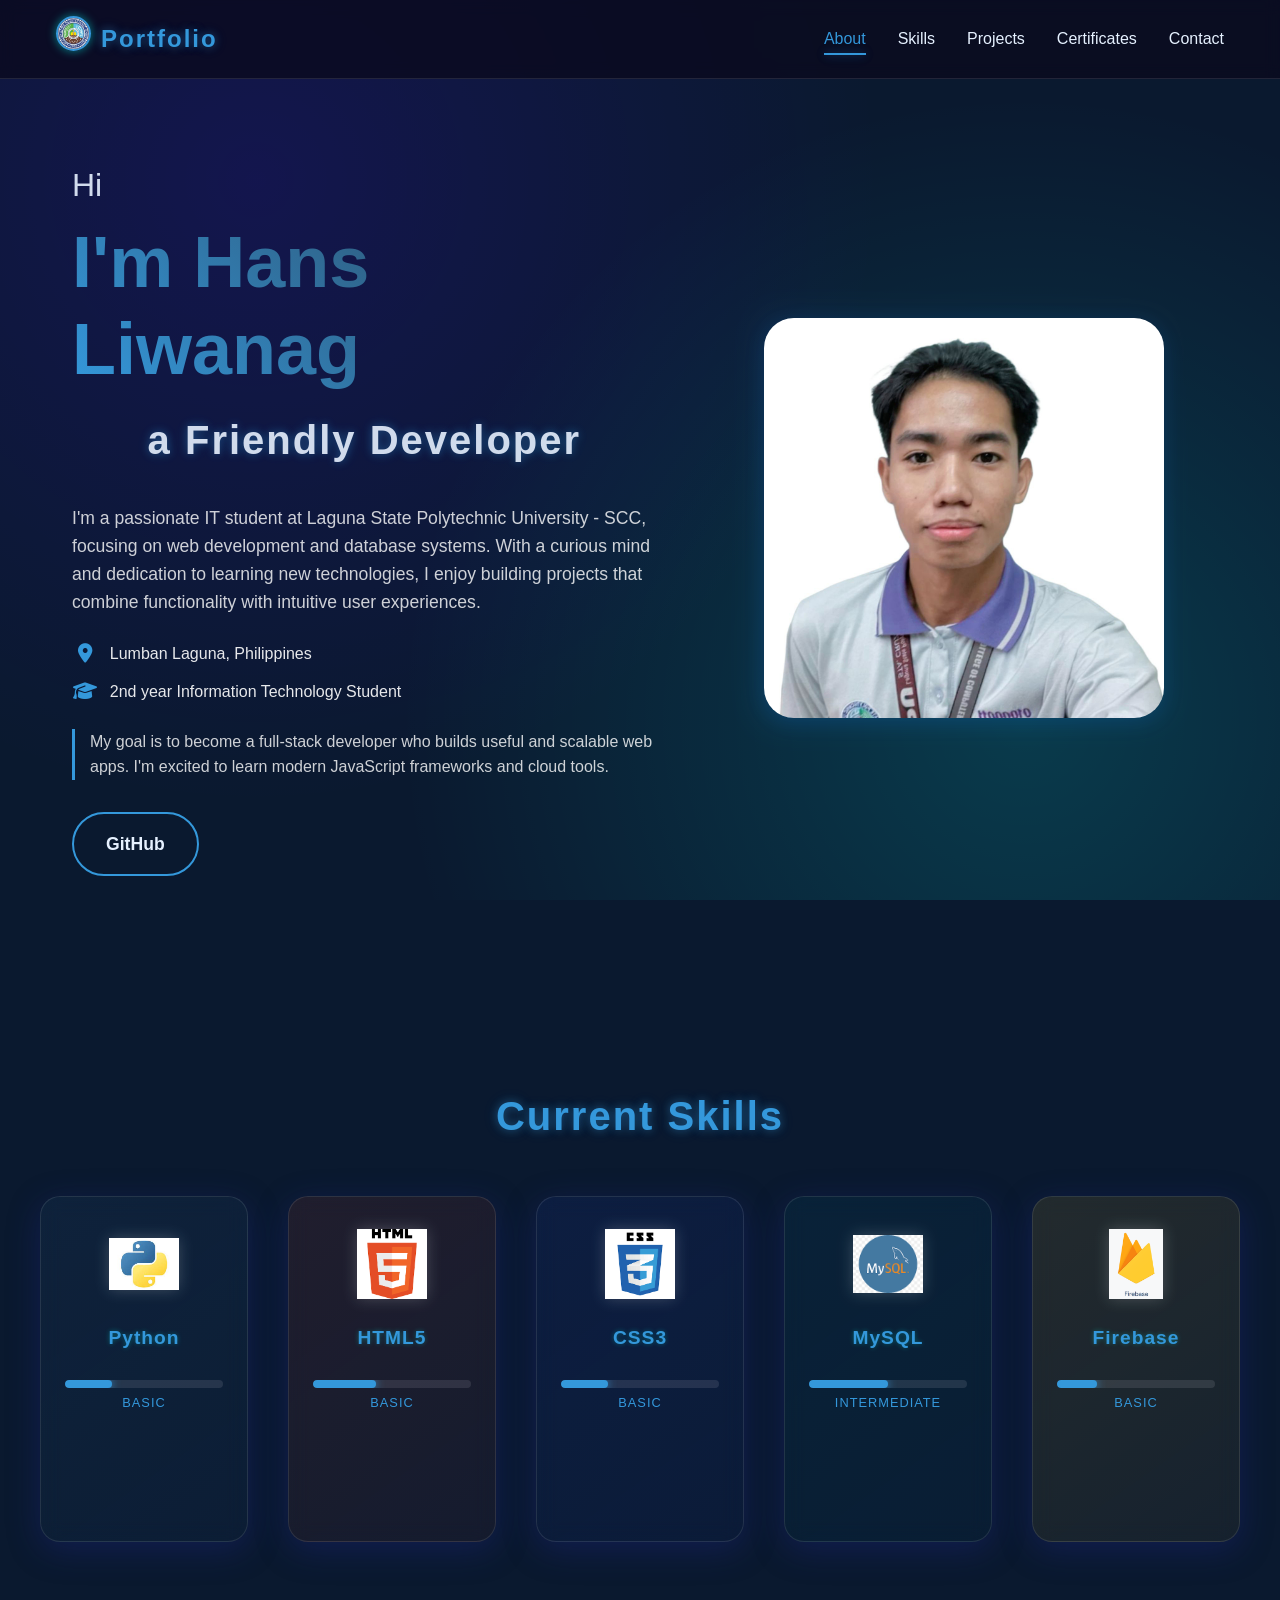
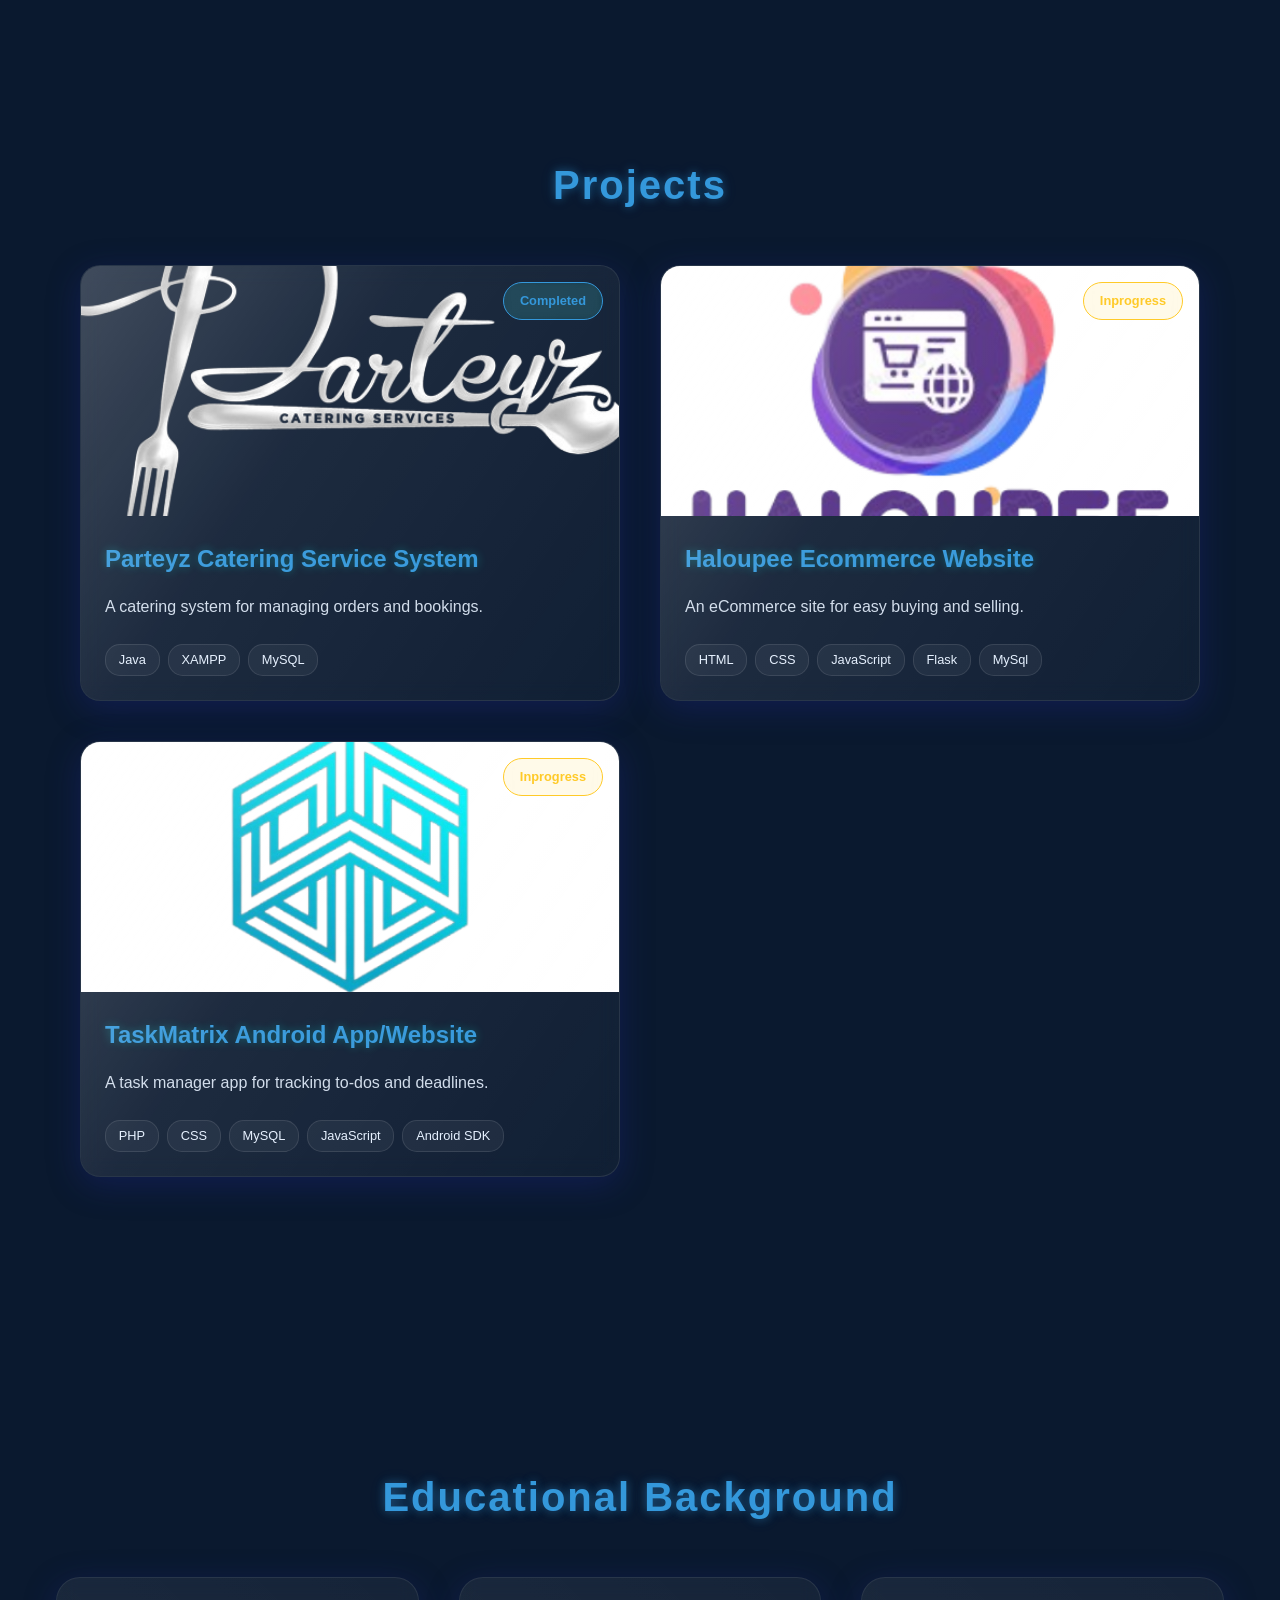
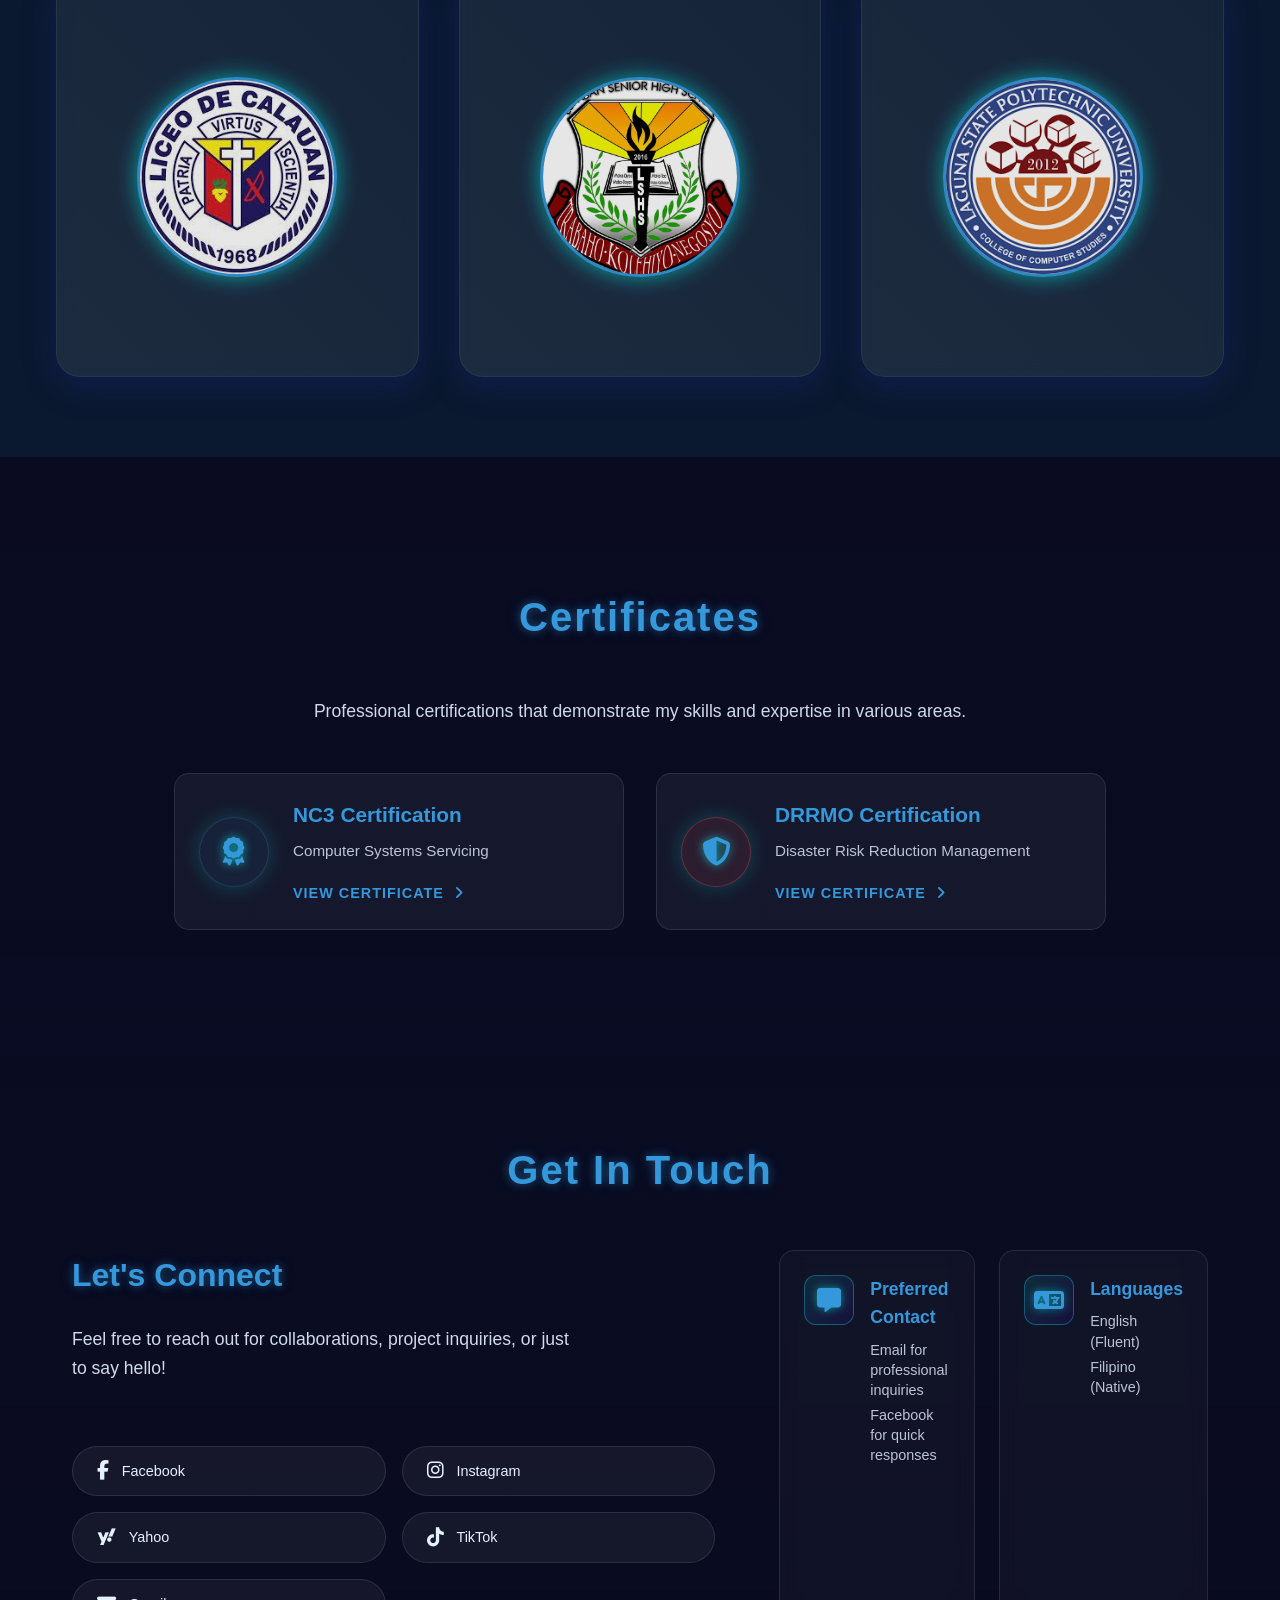
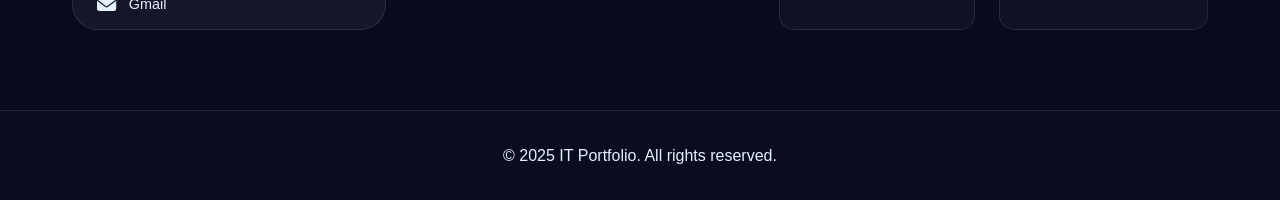
==== public/index.html @ 5f598fe2 "First Commit 4/15/2025" ====
<!DOCTYPE html>
<html lang="en">
<head>
    <meta charset="UTF-8">
    <meta name="viewport" content="width=device-width, initial-scale=1.0">
    <title>Liwanag Portfolio</title>
    <link rel="stylesheet" href="styles.css">
    <link rel="stylesheet" href="https://cdnjs.cloudflare.com/ajax/libs/font-awesome/6.4.0/css/all.min.css">
</head>
<body>
    <nav class="navbar">
        <div class="nav-content">
            <div class="logo">
                <a href="https://mainccs2d.web.app/" target="_blank">
                    <img src="images/lspu.png" alt="LSPU Logo" class="logo-image">
                </a>
                Portfolio
            </div>
            <div class="nav-toggle">
                <span></span>
                <span></span>
                <span></span>
            </div>
            <ul class="nav-links">
                <li><a href="#about">About</a></li>
                <li><a href="#skills">Skills</a></li>
                <li><a href="#projects">Projects</a></li>
                <li><a href="#certificates">Certificates</a></li>
                <li><a href="#contact">Contact</a></li>
            </ul>
        </div>
        <div class="scroll-progress"></div>
    </nav>

    <section id="about" class="about">
        <div class="about-content">
            <div class="about-text">
                <p class="greeting">Hi</p>
                <h1>I'm Hans Liwanag</h1>
                <h2 class="title">a Friendly Developer</h2>
                <p class="bio">I'm a passionate IT student at Laguna State Polytechnic University - SCC, focusing on web development and database systems. With a curious mind and dedication to learning new technologies, I enjoy building projects that combine functionality with intuitive user experiences.</p>
                
                <div class="about-details">
                    <div class="detail-item">
                        <i class="fas fa-map-marker-alt"></i>
                        <span>Lumban Laguna, Philippines</span>
                    </div>
                    <div class="detail-item">
                        <i class="fas fa-graduation-cap"></i>
                        <span>2nd year Information Technology Student</span>
                    </div>
                </div>
                
                <p class="career-goals">My goal is to become a full-stack developer who builds useful and scalable web apps. I'm excited to learn modern JavaScript frameworks and cloud tools.</p>

               
                <div class="cta-buttons">
                    <a href="https://github.com/hanslwng" class="btn btn-secondary">GitHub</a>
                </div>
            </div>
            <div class="profile-image">
                <div class="image-container">
                    <img src="images/ccspic.jpg" alt="Hans Liwanag" class="default-image">
                    <img src="images/img1.jpg" alt="Hans Liwanag Hover" class="hover-image">
                    <div class="image-border"></div>
                </div>
            </div>
        </div>
    </section>

    <section id="skills" class="skills">
        <h2>Current Skills</h2>
        <div class="languages-grid">
            <div class="language-card">
                <img src="images/python.jpg" alt="Python">
                <h3>Python</h3>
                <div class="experience-level">
                    <div class="skill-level" data-level="30%"><span></span></div>
                    <p>Basic</p>
                </div>
                <p class="language-description">Flask backend with MySQL for machine problems.</p>


                <div class="tech-glow"></div>
            </div>
            <div class="language-card">
                <img src="images/html.png" alt="HTML5">
                <h3>HTML5</h3>
                <div class="experience-level">
                    <div class="skill-level" data-level="40%"><span></span></div>
                    <p>Basic</p>
                </div>
                <p class="language-description">Semantic markup, accessibility, and modern web standards.</p>
                <div class="tech-glow"></div>
            </div>
            <div class="language-card">
                <img src="images/css.png" alt="CSS">
                <h3>CSS3</h3>
                <div class="experience-level">
                    <div class="skill-level" data-level="30%"><span></span></div>
                    <p>Basic</p>
                </div>
                <p class="language-description">Responsive design, animations, and modern layouts.</p>
                <div class="tech-glow"></div>
            </div>
            <div class="language-card">
                <img src="images/sql.png" alt="MySQL">
                <h3>MySQL</h3>
                <div class="experience-level">
                    <div class="skill-level" data-level="50%"><span></span></div>
                    <p>Intermediate</p>
                </div>
                <p class="language-description">Database design, complex queries, and data management.</p>
                <div class="tech-glow"></div>
            </div>
            <div class="language-card">
                <img src="images/fire.png" alt="Firebase">
                <h3>Firebase</h3>
                <div class="experience-level">
                    <div class="skill-level" data-level="25%"><span></span></div>
                    <p>Basic</p>
                </div>
                <p class="language-description">Firebase deployment with real-time database and hosting.</p>

                <div class="tech-glow"></div>
            </div>

            </div>
            <br>
            <br>
            
        <section id="projects" class="projects">
            <h2>Projects</h2>
            <div class="project-grid">
                <div class="project-card">
                    <div class="project-image">
                        <img src="images/partey.png" alt="Partey Project">
                        <div class="project-badge badge-completed">Completed</div>
                        <div class="project-overlay">
                            <div class="project-links">
                                <a href="https://github.com/hanslwng/ParteyzSystem" class="project-link"><i class="fab fa-github"></i></a>
                                <a href="#" class="project-link project-gallery-btn" data-project="partey"><i class="fas fa-images"></i></a>
                            </div>
                        </div>
                    </div>
                    <h3>Parteyz Catering Service System</h3>
                    <p>A catering system for managing orders and bookings.</p>
                    <div class="project-tech-stack">
                        <span class="tech-tag">Java</span>
                        <span class="tech-tag">XAMPP</span>
                        <span class="tech-tag">MySQL</span>
                    </div>
                </div>
                <div class="project-card">
                    <div class="project-image">
                        <img src="images/halou.png" alt="Halou Project">
                        <div class="project-badge badge-progress">Inprogress</div>
                        <div class="project-overlay">
                            <div class="project-links">
                                <a href="#" class="project-link project-gallery-btn" data-project="halou"><i class="fas fa-images"></i></a>
                            </div>
                        </div>
                    </div>
                    <h3>Haloupee Ecommerce Website</h3>
                    <p>An eCommerce site for easy buying and selling.</p>
                    <div class="project-tech-stack">
                        <span class="tech-tag">HTML</span>
                        <span class="tech-tag">CSS</span>
                        <span class="tech-tag">JavaScript</span>
                        <span class="tech-tag">Flask</span>
                        <span class="tech-tag">MySql</span>
                    </div>
                </div>
                <div class="project-card">
                    <div class="project-image">
                        <img src="images/task.png" alt="TaskMatrix Project">
                        <div class="project-badge badge-progress">Inprogress</div>
                        <div class="project-overlay">
                            <div class="project-links">
                                <a href="#" class="project-link project-gallery-btn" data-project="task"><i class="fas fa-images"></i></a>
                            </div>
                        </div>
                    </div>
                    <h3>TaskMatrix Android App/Website</h3>
                    <p>A task manager app for tracking to-dos and deadlines.</p>
                    <div class="project-tech-stack">
                        <span class="tech-tag">PHP</span>
                        <span class="tech-tag">CSS</span>
                        <span class="tech-tag">MySQL</span>
                        <span class="tech-tag">JavaScript</span>
                        <span class="tech-tag">Android SDK</span>
                    </div>
                </div>
            </div>
        </section>
    </section>

    <section id="education" class="education">
        <h2>Educational Background</h2>
        <div class="education-grid">
            <div class="education-card">
                <div class="school-logo">
                    <img src="images/liceo.png" alt="School Logo 1">
                </div>
                <div class="school-info">
                    <h3>Liceo De Calauan</h3>
                    <p class="degree">Junior High School</p>
                    <p class="year">2017 - 2021</p>
                    <p class="description">Built strong foundations in mathematics and sciences. Started learning basic programming and computer concepts.</p>
                </div>
            </div>

            <div class="education-card">
                <div class="school-logo">
                    <img src="images/lshs.png" alt="School Logo 2">
                </div>
                <div class="school-info">
                    <h3>Lumban Senior High School</h3>
                    <p class="degree">Senior High School - STEM</p>
                    <p class="year">2021- 2023</p>
                    <p class="description">Focused on Science, Technology, Engineering, and Mathematics. Developed strong analytical and problem-solving skills.</p>
                </div>
            </div>

            <div class="education-card">
                <div class="school-logo">
                    <img src="images/ccs.png" alt="School Logo 4">
                </div>
                <div class="school-info">
                    <h3>Laguna State Polythecnic University</h3>
                    <p class="degree">Bachelor of Science in Information Technology</p>
                    <p class="year">2023 - PRESENT</p>
                    <p class="description">Specialized in web development and database management. Participated in various tech competitions and projects.</p>
                </div>
            </div>
        </div>
    </section>

    <section id="certificates" class="certificates">
        <h2>Certificates</h2>
        <div class="certificates-container">
            <p class="certificates-intro">Professional certifications that demonstrate my skills and expertise in various areas.</p>
            
            <div class="certificates-buttons">
                <a href="#" class="certificate-btn nc3" data-certificate="nc3">
                    <div class="certificate-icon">
                        <i class="fas fa-award"></i>
                    </div>
                    <div class="certificate-info">
                        <h3>NC3 Certification</h3>
                        <p>Computer Systems Servicing</p>
                        <span class="view-certificate">View Certificate</span>
                    </div>
                </a>
                
                <a href="#" class="certificate-btn drrmo" data-certificate="drrmo">
                    <div class="certificate-icon">
                        <i class="fas fa-shield-alt"></i>
                    </div>
                    <div class="certificate-info">
                        <h3>DRRMO Certification</h3>
                        <p>Disaster Risk Reduction Management</p>
                        <span class="view-certificate">View Certificate</span>
                    </div>
                </a>
            </div>
        </div>
        
        <!-- Certificate Modal -->
       
    </section>
    <div class="certificate-modal">
        <div class="certificate-modal-content">
            <span class="certificate-close">&times;</span>
            <img id="certificate-image" src="" alt="Certificate">
            <div class="certificate-details">
                <h3 id="certificate-title"></h3>
                <p id="certificate-date"></p>
                <p id="certificate-description"></p>
            </div>
        </div>
    </div>
    
    <section id="contact" class="contact">
        <h2>Get In Touch</h2>
        <div class="contact-container">
            <div class="contact-info">
                <h3>Let's Connect</h3>
                <p>Feel free to reach out for collaborations, project inquiries, or just to say hello!</p>
                
                
                <div class="contact-social">
                    <a href="https://www.facebook.com/profile.php?id=61554593526414" target="_blank" class="contact-social-icon facebook">
                        <i class="fab fa-facebook-f"></i>
                        <span>Facebook</span>
                    </a>
                    
                    <a href="https://instagram.com/gkub_lwng" target="_blank" class="contact-social-icon instagram">
                        <i class="fab fa-instagram"></i>
                        <span>Instagram</span>
                    </a>
                    
                    <a href="https://yahoo.com/hansjacobliwanag@myyahoo.com" target="_blank" class="contact-social-icon yahoo">
                        <i class="fab fa-yahoo"></i>
                        <span>Yahoo</span>
                    </a>
                    
                    <a href="https://www.tiktok.com/@lwng_hns?lang=en" target="_blank" class="contact-social-icon tiktok">
                        <i class="fab fa-tiktok"></i>
                        <span>TikTok</span>
                    </a>
                    
                    <a href="mailto:hansjacobliwanag19@gmail.com" class="contact-social-icon gmail">
                        <i class="fas fa-envelope"></i>
                        <span>Gmail</span>
                    </a>
                </div>
            </div>
            
            <div class="contact-features">
                
                <div class="contact-feature-item">
                    <div class="feature-icon">
                        <i class="fas fa-comment-alt"></i>
                    </div>
                    <div class="feature-content">
                        <h4>Preferred Contact</h4>
                        <p>Email for professional inquiries</p>
                        <p>Facebook for quick responses</p>
                    </div>
                </div>
                
                
                
                <div class="contact-feature-item">
                    <div class="feature-icon">
                        <i class="fas fa-language"></i>
                    </div>
                    <div class="feature-content">
                        <h4>Languages</h4>
                        <p>English (Fluent)</p>
                        <p>Filipino (Native)</p>
                    </div>
                </div>
            </div>
        </div>
    </section>

    <footer>
       
        <p>&copy; 2025 IT Portfolio. All rights reserved.</p>
    </footer>

    <!-- Project Gallery Modal -->
    <div class="gallery-modal">
        <div class="gallery-modal-content">
            <span class="gallery-close">&times;</span>
            <div class="gallery-slides">
                <!-- Images will be added dynamically via JavaScript -->
            </div>
            <button class="gallery-prev"><i class="fas fa-chevron-left"></i></button>
            <button class="gallery-next"><i class="fas fa-chevron-right"></i></button>
        </div>
    </div>

    <script src="script.js"></script>
</body>
</html>
---- public/styles.css ----
/* Modern CSS Reset */
* {
    margin: 0;
    padding: 0;
    box-sizing: border-box;
}

/* Variables */
:root {
    --primary-color: #3498db;
    --secondary-color: #2c3e50;
    --accent-color: #1abc9c;
    --background-color: #0a192f;
    --card-bg: rgba(255, 255, 255, 0.03);
    --text-color: #e6f1ff;
    --glass-effect: rgba(255, 255, 255, 0.1);
    --neon-shadow: 0 0 8px rgba(52, 152, 219, 0.4),
                   0 0 15px rgba(52, 152, 219, 0.2);
    --glass-shadow: 0 4px 20px 0 rgba(0, 118, 255, 0.15);
}

/* Global Styles */
body {
    font-family: 'Inter', -apple-system, BlinkMacSystemFont, 'Segoe UI', Roboto, sans-serif;
    line-height: 1.6;
    color: var(--text-color);
    background-color: var(--background-color);
    background-image: 
        radial-gradient(circle at 20% 20%, rgba(72, 0, 255, 0.15) 0%, transparent 50%),
        radial-gradient(circle at 80% 80%, rgba(0, 255, 242, 0.15) 0%, transparent 50%);
    background-attachment: fixed;
}

/* Navigation */
.navbar {
    position: fixed;
    top: 0;
    width: 100%;
    background: rgba(10, 10, 31, 0.8);
    backdrop-filter: blur(8px);
    -webkit-backdrop-filter: blur(8px);
    border-bottom: 1px solid var(--glass-effect);
    z-index: 1000;
}

.nav-content {
    max-width: 1200px;
    margin: 0 auto;
    padding: 1rem;
    display: flex;
    justify-content: space-between;
    align-items: center;
}

.logo {
    font-size: 1.5rem;
    font-weight: bold;
    color: var(--primary-color);
    text-shadow: var(--neon-shadow);
    letter-spacing: 2px;
    display: flex;
    align-items: center;
    gap: 10px;
}

.logo a {
    display: inline-block;
    text-decoration: none;
}

.logo a:hover {
    opacity: 0.8;
    transition: opacity 0.3s ease;
}

.logo-image {
    width: 35px;
    height: 35px;
    border-radius: 50%;
    object-fit: cover;
    border: 2px solid var(--primary-color);
    box-shadow: 0 0 10px rgba(0, 255, 242, 0.5);
    transition: all 0.3s ease;
}

.logo:hover .logo-image {
    transform: rotate(360deg);
    box-shadow: 0 0 15px rgba(0, 255, 242, 0.8);
}

.nav-links {
    display: flex;
    gap: 2rem;
    list-style: none;
}

.nav-links a {
    text-decoration: none;
    color: var(--text-color);
    font-weight: 500;
    transition: all 0.3s ease;
    position: relative;
    padding: 0.5rem 0;
}

.nav-links a::after {
    content: '';
    position: absolute;
    bottom: 0;
    left: 0;
    width: 0;
    height: 2px;
    background: var(--primary-color);
    transition: width 0.3s ease;
    box-shadow: var(--neon-shadow);
}

.nav-links a:hover::after {
    width: 100%;
}

/* Active Navigation State */
.nav-links a.active {
    color: var(--primary-color);
}

.nav-links a.active::after {
    width: 100%;
}

/* Sections */
section {
    padding: 8rem 2rem 5rem;
    position: relative;
}

section:first-of-type {
    padding-top: 10rem;
}

section h2 {
    text-align: center;
    font-size: 2.5rem;
    margin-bottom: 3rem;
    color: var(--primary-color);
    text-shadow: var(--neon-shadow);
    letter-spacing: 2px;
}

/* Skills Section */
.skills-grid {
    display: grid;
    grid-template-columns: repeat(auto-fit, minmax(250px, 1fr));
    gap: 2rem;
    max-width: 1200px;
    margin: 0 auto;
}

.skill-card {
    background: var(--card-bg);
    padding: 2rem;
    border-radius: 20px;
    text-align: center;
    backdrop-filter: blur(8px);
    -webkit-backdrop-filter: blur(8px);
    border: 1px solid var(--glass-effect);
    box-shadow: var(--glass-shadow);
    transition: all 0.3s ease;
}

.skill-card:hover {
    transform: translateY(-5px);
    box-shadow: var(--neon-shadow);
}

.skill-card i {
    font-size: 2.5rem;
    color: var(--primary-color);
    margin-bottom: 1rem;
    text-shadow: var(--neon-shadow);
}

/* Projects Section */
.project-grid {
    display: grid;
    grid-template-columns: repeat(auto-fit, minmax(350px, 1fr));
    gap: 2.5rem;
    max-width: 1200px;
    margin: 0 auto;
    padding: 0 1rem;
}

.project-card {
    background: rgba(255, 255, 255, 0.03);
    border-radius: 20px;
    overflow: hidden;
    backdrop-filter: blur(10px);
    -webkit-backdrop-filter: blur(10px);
    border: 1px solid rgba(255, 255, 255, 0.1);
    box-shadow: 0 8px 32px 0 rgba(31, 38, 135, 0.37);
    transition: all 0.4s cubic-bezier(0.4, 0, 0.2, 1);
}

.project-card:hover {
    transform: translateY(-10px);
    box-shadow: 0 15px 45px rgba(0, 0, 0, 0.2);
    border: 1px solid rgba(255, 255, 255, 0.2);
}

.project-image {
    position: relative;
    width: 100%;
    height: 250px;
    overflow: hidden;
}

.project-image img {
    width: 100%;
    height: 100%;
    object-fit: cover;
    transition: transform 0.5s ease;
}

.project-card:hover .project-image img {
    transform: scale(1.1);
}

.project-overlay {
    position: absolute;
    top: 0;
    left: 0;
    width: 100%;
    height: 100%;
    background: linear-gradient(
        to bottom,
        rgba(0, 255, 242, 0.1),
        rgba(72, 0, 255, 0.3)
    );
    display: flex;
    justify-content: center;
    align-items: center;
    opacity: 0;
    transition: opacity 0.3s ease;
}

.project-card:hover .project-overlay {
    opacity: 1;
}

.project-links {
    display: flex;
    gap: 1.5rem;
}

.project-link {
    width: 45px;
    height: 45px;
    background: rgba(255, 255, 255, 0.1);
    border-radius: 50%;
    display: flex;
    justify-content: center;
    align-items: center;
    color: var(--text-color);
    text-decoration: none;
    font-size: 1.2rem;
    backdrop-filter: blur(5px);
    -webkit-backdrop-filter: blur(5px);
    border: 1px solid rgba(255, 255, 255, 0.2);
    transition: all 0.3s ease;
}

.project-link:hover {
    background: var(--primary-color);
    transform: translateY(-3px);
}

.project-card h3 {
    color: var(--primary-color);
    font-size: 1.5rem;
    margin: 1.5rem 1.5rem 1rem;
    text-shadow: 0 0 10px rgba(0, 255, 242, 0.3);
}

.project-card p {
    color: var(--text-color);
    margin: 0 1.5rem 1.5rem;
    line-height: 1.6;
    opacity: 0.9;
}

/* Project Badges and Tags */
.project-badge {
    position: absolute;
    top: 1rem;
    right: 1rem;
    padding: 0.5rem 1rem;
    border-radius: 20px;
    font-size: 0.8rem;
    font-weight: 600;
    backdrop-filter: blur(5px);
    -webkit-backdrop-filter: blur(5px);
    z-index: 2;
}

.badge-completed {
    background: rgba(0, 255, 242, 0.1);
    color: var(--primary-color);
    border: 1px solid var(--primary-color);
}

.badge-progress {
    background: rgba(255, 202, 40, 0.1);
    color: #FFCA28;
    border: 1px solid #FFCA28;
}

.project-tech-stack {
    display: flex;
    flex-wrap: wrap;
    gap: 0.5rem;
    padding: 0 1.5rem 1.5rem;
}

.tech-tag {
    padding: 0.3rem 0.8rem;
    border-radius: 15px;
    font-size: 0.8rem;
    background: rgba(255, 255, 255, 0.05);
    color: var(--text-color);
    border: 1px solid rgba(255, 255, 255, 0.1);
    transition: all 0.3s ease;
}

.tech-tag:hover {
    background: rgba(0, 255, 242, 0.1);
    border-color: var(--primary-color);
    transform: translateY(-2px);
}

/* Contact Section */
.contact {
    background: linear-gradient(
        to bottom,
        rgba(10, 10, 31, 0.8),
        rgba(10, 10, 31, 0.95)
    );
    position: relative;
    overflow: hidden;
}

.contact-container {
    display: grid;
    grid-template-columns: 1.2fr 0.8fr;
    gap: 4rem;
    max-width: 1200px;
    margin: 0 auto;
    padding: 0 2rem;
}

.contact-info {
    display: flex;
    flex-direction: column;
    justify-content: center;
}

.contact-info h3 {
    font-size: 2rem;
    margin-bottom: 1.5rem;
    color: var(--primary-color);
    text-shadow: var(--neon-shadow);
}

.contact-info p {
    font-size: 1.1rem;
    margin-bottom: 2rem;
    color: var(--text-color);
    opacity: 0.9;
    line-height: 1.6;
    max-width: 500px;
}

.contact-detail {
    display: flex;
    align-items: center;
    margin-bottom: 1.5rem;
    gap: 1rem;
}

.contact-detail i {
    font-size: 1.2rem;
    color: var(--primary-color);
    width: 40px;
    height: 40px;
    display: flex;
    align-items: center;
    justify-content: center;
    background: rgba(255, 255, 255, 0.05);
    border-radius: 50%;
    box-shadow: 0 0 15px rgba(0, 255, 242, 0.1);
}

.contact-detail span {
    font-size: 1.1rem;
    color: var(--text-color);
}

.contact-social {
    display: grid;
    grid-template-columns: repeat(2, 1fr);
    gap: 1rem;
    margin-top: 2rem;
}

.contact-social-icon {
    display: flex;
    align-items: center;
    padding: 0.8rem 1.5rem;
    border-radius: 50px;
    text-decoration: none;
    transition: all 0.3s ease;
    background: rgba(255, 255, 255, 0.05);
    border: 1px solid rgba(255, 255, 255, 0.1);
    color: var(--text-color);
    gap: 0.8rem;
}

.contact-social-icon i {
    font-size: 1.2rem;
}

.contact-social-icon span {
    font-size: 0.9rem;
    font-weight: 500;
}

.contact-social-icon.facebook:hover {
    background: rgba(66, 103, 178, 0.2);
    border-color: #4267B2;
    transform: translateY(-3px);
    box-shadow: 0 5px 15px rgba(66, 103, 178, 0.3);
}

.contact-social-icon.instagram:hover {
    background: linear-gradient(45deg, rgba(255, 105, 180, 0.2), rgba(255, 88, 96, 0.2), rgba(253, 177, 154, 0.2));
    border-color: #E1306C;
    transform: translateY(-3px);
    box-shadow: 0 5px 15px rgba(225, 48, 108, 0.3);
}

.contact-social-icon.tiktok:hover {
    background: rgba(0, 0, 0, 0.2);
    border-color: #000000;
    transform: translateY(-3px);
    box-shadow: 0 5px 15px rgba(0, 0, 0, 0.3);
}
.contact-social-icon.yahoo:hover {
    background: rgba(128, 5, 128, 0.2);
    border-color: #7b137b;
    transform: translateY(-3px);
    box-shadow: 0 5px 15px rgba(139, 5, 110, 0.95);
}

.contact-social-icon.gmail:hover {
    background: rgba(234, 67, 53, 0.2);
    border-color: #EA4335;
    transform: translateY(-3px);
    box-shadow: 0 5px 15px rgba(234, 67, 53, 0.3);
}

/* Footer */
footer {
    background: rgba(10, 10, 31, 0.8);
    backdrop-filter: blur(8px);
    -webkit-backdrop-filter: blur(8px);
    padding: 2rem;
    text-align: center;
    border-top: 1px solid var(--glass-effect);
}

.social-links {
    display: flex;
    justify-content: center;
    gap: 2rem;
    margin-bottom: 1rem;
}

.social-links a {
    color: var(--primary-color);
    font-size: 1.5rem;
    transition: all 0.3s ease;
    text-shadow: var(--neon-shadow);
}

.social-links a:hover {
    color: var(--secondary-color);
    transform: translateY(-3px);
}

/* Responsive Design */
@media (max-width: 768px) {
    .nav-content {
        flex-direction: column;
        gap: 1rem;
    }

    .nav-links {
        flex-direction: column;
        text-align: center;
        gap: 1rem;
    }

    .hero h1 {
        font-size: 2.5rem;
    }

    .hero h2 {
        font-size: 1.5rem;
    }

    .hero-content {
        padding: 2rem;
    }

    .project-grid {
        grid-template-columns: 1fr;
        padding: 0 1rem;
    }

    .project-image {
        height: 200px;
    }

    .project-card h3 {
        font-size: 1.3rem;
    }

    .logo-image {
        width: 30px;
        height: 30px;
    }

    .about-content {
        flex-direction: column-reverse; /* Stack elements with image on top */
        text-align: center;
        padding: 2rem 1rem;
    }

    .profile-image {
        width: 100%;
        max-width: 300px; /* Limit maximum width on mobile */
        margin: 0 auto 2rem auto; /* Center image and add bottom margin */
    }

    .image-container {
        width: 100%;
        padding-bottom: 100%; /* Maintain aspect ratio */
        position: relative;
    }

    .image-container img {
        position: absolute;
        top: 0;
        left: 0;
        width: 100%;
        height: 100%;
        object-fit: cover;
        border-radius: 50%;
    }

    .about-text {
        width: 100%;
    }

    .about-details {
        justify-content: center;
    }
}

@media (max-width: 480px) {
    .logo-image {
        width: 25px;
        height: 25px;
    }
}

/* Animations */
@keyframes float {
    0% { transform: translateY(0); }
    50% { transform: translateY(-10px); }
    100% { transform: translateY(0); }
}

.skill-card i {
    animation: float 3s ease-in-out infinite;
}

/* Particle Effects */
#particles {
    position: fixed;
    top: 0;
    left: 0;
    width: 100%;
    height: 100%;
    pointer-events: none;
    z-index: 0;
}

.particle {
    position: fixed;
    pointer-events: none;
    opacity: 0;
    animation: particleAnimation 3s ease-in infinite;
}

@keyframes particleAnimation {
    0% {
        transform: translateY(0) translateX(0);
        opacity: 0;
    }
    50% {
        opacity: 1;
    }
    100% {
        transform: translateY(-100px) translateX(100px);
        opacity: 0;
    }
}

/* Hover Effects */
.skill-card {
    position: relative;
    overflow: hidden;
}

.skill-card::before {
    content: '';
    position: absolute;
    width: 100px;
    height: 100px;
    background: radial-gradient(circle, var(--primary-color) 0%, transparent 70%);
    opacity: 0;
    top: var(--mouse-y, 0);
    left: var(--mouse-x, 0);
    transform: translate(-50%, -50%);
    transition: opacity 0.3s;
    pointer-events: none;
}

.skill-card:hover::before {
    opacity: 0.1;
}

/* Section Animations */
.fade-in {
    opacity: 0;
    transform: translateY(20px);
    transition: opacity 0.6s ease-out, transform 0.6s ease-out;
}

.fade-in.visible {
    opacity: 1;
    transform: translateY(0);
}

/* Form Animations */
.contact-form {
    position: relative;
}

.contact-form.submitted::before {
    content: '';
    position: absolute;
    top: 0;
    left: 0;
    width: 100%;
    height: 100%;
    background: linear-gradient(45deg, var(--primary-color), var(--secondary-color));
    opacity: 0.1;
    animation: formSubmit 1s ease-out forwards;
}

@keyframes formSubmit {
    0% {
        transform: scale(0);
        opacity: 0.1;
    }
    50% {
        opacity: 0.2;
    }
    100% {
        transform: scale(2);
        opacity: 0;
    }
}

/* Enhanced Glassmorphism */
.skill-card,
.project-card,
.contact-content,
.hero-content {
    position: relative;
    overflow: hidden;
}

.skill-card::after,
.project-card::after,
.contact-content::after,
.hero-content::after {
    content: '';
    position: absolute;
    top: 0;
    left: 0;
    right: 0;
    bottom: 0;
    background: linear-gradient(
        125deg,
        rgba(255, 255, 255, 0.2) 0%,
        rgba(255, 255, 255, 0.05) 40%,
        transparent 100%
    );
    pointer-events: none;
}

/* Glowing Text Effect */
@keyframes textGlow {
    0%, 100% {
        text-shadow: var(--neon-shadow);
    }
    50% {
        text-shadow: 0 0 15px rgba(0, 255, 242, 0.8),
                     0 0 25px rgba(0, 255, 242, 0.6),
                     0 0 35px rgba(0, 255, 242, 0.4);
    }
}

section h2,
.skill-card i {
    animation: textGlow 3s ease-in-out infinite;
}

/* About Section */
.about {
    min-height: 100vh;
    display: flex;
    align-items: center;
    padding-top: 80px;
}

.about-content {
    display: grid;
    grid-template-columns: 1.2fr 1fr;
    gap: 4rem;
    max-width: 1200px;
    margin: 0 auto;
    padding: 0 2rem;
    align-items: center;
}

.about-text {
    position: relative;
    z-index: 1;
}

.greeting {
    font-size: 2rem;
    color: var(--text-color);
    margin-bottom: 0.5rem;
    opacity: 0.9;
}

.about-text h1 {
    font-size: 4.5rem;
    font-weight: 700;
    margin-bottom: 1rem;
    background: linear-gradient(45deg, var(--primary-color), var(--secondary-color));
    -webkit-background-clip: text;
    -webkit-text-fill-color: transparent;
    line-height: 1.2;
}

.title {
    font-size: 2.5rem;
    color: var(--text-color);
    margin-bottom: 2rem;
    opacity: 0.9;
}

.cta-buttons {
    display: flex;
    gap: 1.5rem;
    margin-top: 2rem;
}

.btn {
    padding: 1rem 2rem;
    border-radius: 50px;
    font-size: 1.1rem;
    font-weight: 600;
    text-decoration: none;
    transition: all 0.3s ease;
    border: 2px solid transparent;
}

.btn-primary {
    background: linear-gradient(45deg, var(--primary-color), var(--secondary-color));
    color: var(--text-color);
    box-shadow: var(--neon-shadow);
}

.btn-primary:hover {
    transform: translateY(-3px);
    box-shadow: var(--neon-shadow), 0 10px 20px rgba(0, 0, 0, 0.2);
}

.btn-secondary {
    border: 2px solid var(--primary-color);
    color: var(--text-color);
}

.btn-secondary:hover {
    background: rgba(0, 255, 242, 0.1);
    transform: translateY(-3px);
}

.profile-image {
    position: relative;
    width: 100%;
    max-width: 400px;
    margin: 0 auto;
}

.image-container {
    position: relative;
    width: 100%;
    padding-bottom: 100%;
    border-radius: 30px;
    overflow: hidden;
    background: var(--card-bg);
    backdrop-filter: blur(8px);
    -webkit-backdrop-filter: blur(8px);
    box-shadow: var(--glass-shadow);
}

.image-container img {
    position: absolute;
    top: 0;
    left: 0;
    width: 100%;
    height: 100%;
    object-fit: cover;
    transition: all 0.6s cubic-bezier(0.23, 1, 0.32, 1);
}

.image-container .default-image {
    opacity: 1;
    transform: scale(1);
    z-index: 1;
}

.image-container .hover-image {
    opacity: 0;
    transform: scale(1.2);
    z-index: 1;
}

.image-container:hover .default-image {
    opacity: 0;
    transform: scale(0.8);
}

.image-container:hover .hover-image {
    opacity: 1;
    transform: scale(1);
}

/* Add a smooth transition effect */
.image-container::after {
    content: '';
    position: absolute;
    top: 0;
    left: 0;
    width: 100%;
    height: 100%;
    background: var(--primary-color);
    opacity: 0;
    transition: opacity 0.3s ease;
    pointer-events: none;
    z-index: 1;
}

.image-container:hover::after {
    opacity: 0.1;
}

.image-border {
    position: absolute;
    top: -2px;
    left: -2px;
    right: -2px;
    bottom: -2px;
    border: 2px solid transparent;
    border-radius: 30px;
    background: linear-gradient(45deg, var(--primary-color), var(--secondary-color)) border-box;
    background-clip: padding-box, border-box;
    -webkit-mask:
        linear-gradient(#fff 0 0) padding-box,
        linear-gradient(#fff 0 0);
    -webkit-mask-composite: destination-out;
    mask-composite: exclude;
    animation: borderRotate 4s linear infinite;
    z-index: 2;
}

@keyframes borderRotate {
    from {
        transform: rotate(0deg);
    }
    to {
        transform: rotate(360deg);
    }
}

.profile-image::before {
    content: '';
    position: absolute;
    top: -10px;
    left: -10px;
    right: -10px;
    bottom: -10px;
    background: linear-gradient(45deg, var(--primary-color), var(--secondary-color));
    border-radius: 25px;
    opacity: 0.1;
    filter: blur(15px);
    animation: glowPulse 3s ease-in-out infinite;
}

@keyframes glowPulse {
    0%, 100% {
        opacity: 0.1;
        transform: scale(1);
    }
    50% {
        opacity: 0.2;
        transform: scale(1.05);
    }
}

/* Programming Languages Grid */
.languages-grid {
    display: grid;
    grid-template-columns: repeat(auto-fit, minmax(200px, 1fr));
    gap: 2.5rem;
    max-width: 1200px;
    margin: 0 auto;
}

.language-card {
    position: relative;
    background: rgba(255, 255, 255, 0.03);
    padding: 2rem 1.5rem;
    border-radius: 20px;
    text-align: center;
    backdrop-filter: blur(10px);
    -webkit-backdrop-filter: blur(10px);
    border: 1px solid rgba(255, 255, 255, 0.1);
    box-shadow: 0 8px 32px 0 rgba(31, 38, 135, 0.37);
    transition: all 0.4s cubic-bezier(0.4, 0, 0.2, 1);
    cursor: pointer;
    overflow: hidden;
    display: flex;
    flex-direction: column;
    align-items: center;
    height: 100%;
    min-height: 320px;
}

.language-card::before {
    content: '';
    position: absolute;
    top: 0;
    left: 0;
    width: 100%;
    height: 100%;
    background: linear-gradient(225deg, transparent, rgba(0, 255, 242, 0.1));
    opacity: 0;
    transition: opacity 0.4s ease;
}

.language-card:hover::before {
    opacity: 1;
}

.language-card:hover {
    transform: translateY(-10px);
    box-shadow: 0 15px 30px rgba(0, 0, 0, 0.2);
}

.language-card img {
    width: 70px;
    height: 70px;
    object-fit: contain;
    margin-bottom: 1.5rem;
    z-index: 2;
    position: relative;
    filter: drop-shadow(0 0 8px rgba(255, 255, 255, 0.2));
    transition: all 0.4s ease;
}

.language-card:hover img {
    transform: scale(1.15);
    filter: drop-shadow(0 0 15px rgba(0, 255, 242, 0.5));
}

.language-card h3 {
    color: var(--primary-color);
    margin-bottom: 1rem;
    font-size: 1.2rem;
    font-weight: 600;
    letter-spacing: 1px;
    position: relative;
    z-index: 2;
    transition: all 0.3s ease;
    text-shadow: 0 0 5px rgba(0, 255, 242, 0.3);
}

.language-card:hover h3 {
    transform: scale(1.05);
}

/* New features for language cards */
.experience-level {
    width: 100%;
    margin: 10px 0 15px;
    text-align: center;
    position: relative;
    z-index: 2;
}

.skill-level {
    width: 100%;
    height: 8px;
    background: rgba(255, 255, 255, 0.1);
    border-radius: 10px;
    overflow: hidden;
    position: relative;
    margin-bottom: 5px;
}

.skill-level span {
    position: absolute;
    height: 100%;
    width: 0;
    left: 0;
    background: var(--primary-color);
    border-radius: 10px;
    box-shadow: 0 0 10px var(--primary-color);
    transition: width 1.5s ease-in-out;
}

.experience-level p {
    font-size: 0.8rem;
    font-weight: 500;
    color: var(--primary-color);
    margin: 0;
    text-transform: uppercase;
    letter-spacing: 1px;
}

.language-description {
    font-size: 0.9rem;
    color: rgba(255, 255, 255, 0.7);
    text-align: center;
    margin-top: 0;
    margin-bottom: auto;
    padding: 0 10px;
    line-height: 1.4;
    opacity: 0;
    transform: translateY(10px);
    transition: all 0.3s ease-in-out;
    position: relative;
    z-index: 2;
}

.language-card:hover .language-description {
    opacity: 1;
    transform: translateY(0);
}

.tech-glow {
    position: absolute;
    bottom: -50px;
    left: 50%;
    transform: translateX(-50%);
    width: 150px;
    height: 150px;
    border-radius: 50%;
    opacity: 0;
    transition: all 0.5s ease;
    filter: blur(30px);
    z-index: 1;
}

.language-card:hover .tech-glow {
    opacity: 0.4;
    bottom: -20px;
}

/* Language card specific colors */
.language-card:nth-child(1) { /* Python */
    background: linear-gradient(145deg, rgba(55, 118, 171, 0.1), rgba(55, 118, 171, 0.05));
}
.language-card:nth-child(1) .tech-glow { background: #3776AB; }

.language-card:nth-child(2) { /* HTML */
    background: linear-gradient(145deg, rgba(228, 77, 38, 0.1), rgba(228, 77, 38, 0.05));
}
.language-card:nth-child(2) .tech-glow { background: #E44D26; }

.language-card:nth-child(3) { /* CSS */
    background: linear-gradient(145deg, rgba(38, 77, 228, 0.1), rgba(38, 77, 228, 0.05));
}
.language-card:nth-child(3) .tech-glow { background: #264DE4; }

.language-card:nth-child(4) { /* MySQL */
    background: linear-gradient(145deg, rgba(0, 117, 143, 0.1), rgba(0, 117, 143, 0.05));
}
.language-card:nth-child(4) .tech-glow { background: #00758F; }

.language-card:nth-child(5) { /* Firebase */
    background: linear-gradient(145deg, rgba(255, 202, 40, 0.1), rgba(255, 202, 40, 0.05));
}
.language-card:nth-child(5) .tech-glow { background: #FFCA28; }

/* Add animation for the skill level on load */
@keyframes skillFill {
    from { width: 0; }
    to { width: var(--fill-width); }
}

/* Initialize these with appropriate skill levels */
.language-card:nth-child(1) .skill-level span { --fill-width: 75%; animation: skillFill 1.5s ease-out forwards; }
.language-card:nth-child(2) .skill-level span { --fill-width: 90%; animation: skillFill 1.5s ease-out forwards; }
.language-card:nth-child(3) .skill-level span { --fill-width: 85%; animation: skillFill 1.5s ease-out forwards; }
.language-card:nth-child(4) .skill-level span { --fill-width: 70%; animation: skillFill 1.5s ease-out forwards; }
.language-card:nth-child(5) .skill-level span { --fill-width: 65%; animation: skillFill 1.5s ease-out forwards; }

/* Add a subtle animation to all cards on page load */
@keyframes cardEntrance {
    from {
        opacity: 0;
        transform: translateY(20px);
    }
    to {
        opacity: 1;
        transform: translateY(0);
    }
}

.language-card {
    animation: cardEntrance 0.8s ease-out;
    animation-fill-mode: backwards;
}

/* Stagger the animation for each card */
.language-card:nth-child(1) { animation-delay: 0.1s; }
.language-card:nth-child(2) { animation-delay: 0.2s; }
.language-card:nth-child(3) { animation-delay: 0.3s; }
.language-card:nth-child(4) { animation-delay: 0.4s; }
.language-card:nth-child(5) { animation-delay: 0.5s; }

/* Responsive adjustments */
@media (max-width: 1200px) {
    .languages-grid {
        grid-template-columns: repeat(auto-fit, minmax(180px, 1fr));
        gap: 2rem;
    }
}

@media (max-width: 768px) {
    .languages-grid {
        grid-template-columns: repeat(auto-fit, minmax(150px, 1fr));
        gap: 1.5rem;
    }

    .language-card {
        padding: 1.5rem 1rem;
        min-height: 280px;
    }

    .language-card img {
        width: 60px;
        height: 60px;
        margin-bottom: 1rem;
    }
    
    .language-card h3 {
        font-size: 1rem;
    }
    
    .language-description {
        font-size: 0.8rem;
    }
}

@media (max-width: 480px) {
    .languages-grid {
        grid-template-columns: repeat(2, 1fr);
        gap: 1rem;
    }

    .language-card {
        padding: 1.5rem 1rem;
        min-height: 250px;
    }

    .language-card img {
        width: 50px;
        height: 50px;
    }
    
    .experience-level {
        margin: 5px 0 10px;
    }
    
    .language-description {
        display: none; /* Hide descriptions on very small screens */
    }
}

/* Education Section */
.education-grid {
    display: grid;
    grid-template-columns: repeat(auto-fit, minmax(300px, 1fr));
    gap: 2.5rem;
    max-width: 1200px;
    margin: 0 auto;
    padding: 0 1rem;
}

.education-card {
    background: rgba(255, 255, 255, 0.03);
    border-radius: 24px;
    overflow: hidden;
    backdrop-filter: blur(10px);
    -webkit-backdrop-filter: blur(10px);
    border: 1px solid rgba(255, 255, 255, 0.1);
    box-shadow: 0 8px 32px 0 rgba(31, 38, 135, 0.37);
    transition: all 0.4s cubic-bezier(0.4, 0, 0.2, 1);
    position: relative;
    min-height: 400px;
}

.education-card:hover {
    transform: translateY(-10px);
    border: 1px solid var(--primary-color);
    box-shadow: 0 15px 45px rgba(0, 255, 242, 0.2);
}

.school-logo {
    position: absolute;
    width: 100%;
    height: 100%;
    display: flex;
    align-items: center;
    justify-content: center;
    background: linear-gradient(
        45deg,
        rgba(255, 255, 255, 0.05),
        rgba(255, 255, 255, 0.02)
    );
    opacity: 1;
    transition: all 0.4s cubic-bezier(0.4, 0, 0.2, 1);
    z-index: 2;
}

.education-card:hover .school-logo {
    opacity: 0;
    transform: scale(0.8);
    pointer-events: none;
}

.school-logo img {
    max-width: 200px;
    max-height: 200px;
    width: 200px;
    height: 200px;
    object-fit: cover;
    border-radius: 50%;
    filter: brightness(0.9) drop-shadow(0 0 10px rgba(0, 255, 242, 0.3));
    transition: all 0.4s ease;
    transform: scale(1);
    border: 3px solid var(--primary-color);
    box-shadow: 0 0 20px rgba(0, 255, 242, 0.3);
}

.school-info {
    padding: 2rem;
    background: rgba(255, 255, 255, 0.03);
    height: 100%;
    transition: all 0.4s cubic-bezier(0.4, 0, 0.2, 1);
    opacity: 0;
    transform: scale(0.9);
}

.education-card:hover .school-info {
    opacity: 1;
    transform: scale(1);
}

.school-info h3 {
    font-size: 1.5rem;
    color: var(--primary-color);
    margin-bottom: 0.5rem;
    text-shadow: 0 0 10px rgba(0, 255, 242, 0.3);
}

.school-info .degree {
    font-size: 1.1rem;
    color: var(--text-color);
    margin-bottom: 0.5rem;
    font-weight: 600;
}

.school-info .year {
    font-size: 0.9rem;
    color: var(--primary-color);
    margin-bottom: 1rem;
    opacity: 0.8;
}

.school-info .description {
    color: var(--text-color);
    line-height: 1.6;
    opacity: 0.9;
}

/* Education card entrance animation */
.education-card {
    opacity: 0;
    transform: translateY(20px);
    animation: educationCardEntrance 0.6s ease forwards;
}

@keyframes educationCardEntrance {
    to {
        opacity: 1;
        transform: translateY(0);
    }
}

.education-card:nth-child(1) { animation-delay: 0.2s; }
.education-card:nth-child(2) { animation-delay: 0.4s; }
.education-card:nth-child(3) { animation-delay: 0.6s; }

/* Responsive adjustments for education section */
@media (max-width: 768px) {
    .education-grid {
        grid-template-columns: 1fr;
        gap: 2rem;
    }

    .education-card {
        min-height: 350px;
    }

    .school-logo {
        position: relative;
        height: auto;
        padding: 2rem 0;
    }

    .school-logo img {
        width: 150px;
        height: 150px;
        max-width: 150px;
        max-height: 150px;
    }

    .school-info {
        padding: 1.5rem;
        opacity: 1;
        transform: scale(1);
        position: relative;
    }

    .education-card:hover .school-logo {
        opacity: 1;
        transform: scale(1);
    }

    .education-card .school-info {
        background: rgba(255, 255, 255, 0.03);
    }
}

@media (max-width: 480px) {
    .education-card {
        min-height: 300px;
    }

    .school-logo {
        padding: 1.5rem 0;
    }

    .school-logo img {
        width: 120px;
        height: 120px;
        max-width: 120px;
        max-height: 120px;
    }

    .school-info {
        padding: 1.25rem;
    }

    .school-info h3 {
        font-size: 1.2rem;
    }

    .school-info .degree {
        font-size: 0.95rem;
    }

    .school-info .year {
        font-size: 0.85rem;
    }

    .school-info .description {
        font-size: 0.9rem;
    }
}

/* Mobile Navigation */
@media (max-width: 768px) {
    .nav-toggle {
        display: block;
        position: relative;
        width: 30px;
        height: 22px;
        cursor: pointer;
    }

    .nav-toggle span {
        display: block;
        position: absolute;
        height: 2px;
        width: 100%;
        background: var(--text-color);
        transition: all 0.3s ease;
    }

    .nav-toggle span:nth-child(1) { top: 0; }
    .nav-toggle span:nth-child(2) { top: 10px; }
    .nav-toggle span:nth-child(3) { top: 20px; }

    .nav-toggle.active span:nth-child(1) {
        transform: rotate(45deg) translate(7px, 7px);
    }

    .nav-toggle.active span:nth-child(2) {
        opacity: 0;
    }

    .nav-toggle.active span:nth-child(3) {
        transform: rotate(-45deg) translate(7px, -7px);
    }

    .nav-links {
        position: fixed;
        top: 70px;
        left: 0;
        width: 100%;
        background: rgba(10, 10, 31, 0.95);
        backdrop-filter: blur(10px);
        -webkit-backdrop-filter: blur(10px);
        padding: 2rem;
        clip-path: circle(0% at top right);
        transition: clip-path 0.5s ease-in-out;
    }

    .nav-links.active {
        clip-path: circle(150% at top right);
    }
}

/* Scroll Progress Indicator */
.scroll-progress {
    position: fixed;
    top: 0;
    left: 0;
    width: 100%;
    height: 3px;
    background: linear-gradient(to right, var(--primary-color), var(--secondary-color));
    transform-origin: 0%;
    z-index: 1001;
}

/* Software Application Section */
.software {
    background: linear-gradient(
        to bottom,
        rgba(10, 10, 31, 0.95),
        rgba(10, 10, 31, 0.8)
    );
    padding: 5rem 2rem;
    text-align: center;
}

.software-link {
    max-width: 600px;
    margin: 0 auto;
    padding: 2rem;
    background: rgba(255, 255, 255, 0.03);
    border-radius: 20px;
    backdrop-filter: blur(10px);
    -webkit-backdrop-filter: blur(10px);
    border: 1px solid rgba(255, 255, 255, 0.1);
    transition: all 0.4s ease;
}

.software-link:hover {
    transform: translateY(-5px);
    border-color: var(--primary-color);
    box-shadow: 0 10px 30px rgba(0, 255, 242, 0.2);
}

.download-btn {
    display: inline-flex;
    align-items: center;
    gap: 1rem;
    padding: 1rem 2rem;
    background: linear-gradient(45deg, var(--primary-color), var(--secondary-color));
    border-radius: 50px;
    color: var(--text-color);
    text-decoration: none;
    font-size: 1.2rem;
    font-weight: 600;
    transition: all 0.3s ease;
    border: 2px solid transparent;
}

.download-btn:hover {
    transform: translateY(-2px);
    box-shadow: 0 0 20px rgba(0, 255, 242, 0.4);
}

.download-btn i {
    font-size: 1.4rem;
    animation: bounce 2s infinite;
}

.software-note {
    margin-top: 1.5rem;
    color: var(--text-color);
    opacity: 0.8;
    font-size: 0.9rem;
}

@keyframes bounce {
    0%, 100% {
        transform: translateY(0);
    }
    50% {
        transform: translateY(-5px);
    }
}

/* Responsive adjustments */
@media (max-width: 768px) {
    .software-link {
        padding: 1.5rem;
    }

    .download-btn {
        padding: 0.8rem 1.5rem;
        font-size: 1rem;
    }

    .download-btn i {
        font-size: 1.2rem;
    }
}

@media (max-width: 480px) {
    .software-link {
        padding: 1rem;
    }

    .download-btn {
        padding: 0.8rem 1.2rem;
        font-size: 0.9rem;
    }
}

/* Language card visibility class for intersection observer */
.language-card.visible .skill-level span {
    animation: skillFill 1.5s ease-out forwards;
}

.language-card:not(.visible) .skill-level span {
    width: 0;
}

/* Additional hover effects for language cards */
.language-card {
    transition: all 0.4s cubic-bezier(0.4, 0, 0.2, 1), transform 0.5s cubic-bezier(0.2, 0.8, 0.2, 1);
}

.language-card:hover {
    transform: translateY(-12px) scale(1.03);
    box-shadow: 0 15px 35px rgba(0, 0, 0, 0.3), 0 0 15px rgba(0, 255, 242, 0.3);
}

/* Pulsing effect for tech-glow on hover */
@keyframes pulseTechGlow {
    0% { opacity: 0.2; filter: blur(25px); }
    50% { opacity: 0.5; filter: blur(35px); }
    100% { opacity: 0.2; filter: blur(25px); }
}

.language-card:hover .tech-glow {
    animation: pulseTechGlow 3s ease-in-out infinite;
}

/* Enhanced About Section Styles */
.bio {
    color: rgba(255, 255, 255, 0.8);
    font-size: 1.1rem;
    line-height: 1.6;
    margin: 1.5rem 0;
    max-width: 600px;
}

.about-details {
    display: flex;
    flex-direction: column;
    gap: 0.8rem;
    margin: 1.5rem 0;
}

.detail-item {
    display: flex;
    align-items: center;
    gap: 0.8rem;
}

.detail-item i {
    color: var(--primary-color);
    font-size: 1.2rem;
    width: 25px;
    text-align: center;
}

.detail-item span {
    color: rgba(255, 255, 255, 0.9);
    font-size: 1rem;
}

.career-goals {
    color: rgba(255, 255, 255, 0.8);
    font-size: 1rem;
    line-height: 1.6;
    margin-bottom: 1.5rem;
    max-width: 600px;
    border-left: 3px solid var(--primary-color);
    padding-left: 15px;
}

.social-links-about {
    display: flex;
    gap: 1.2rem;
    margin-bottom: 1.5rem;
}

.social-links-about a {
    display: flex;
    align-items: center;
    justify-content: center;
    width: 40px;
    height: 40px;
    border-radius: 50%;
    background: rgba(255, 255, 255, 0.05);
    color: var(--primary-color);
    font-size: 1.2rem;
    transition: all 0.3s ease;
    border: 1px solid rgba(255, 255, 255, 0.1);
}

.social-links-about a:hover {
    background: var(--primary-color);
    color: var(--background-color);
    transform: translateY(-3px);
    box-shadow: 0 5px 15px rgba(0, 255, 242, 0.3);
}

/* Responsive styles for the enhanced about section */
@media (max-width: 768px) {
    .bio, .career-goals {
        font-size: 0.95rem;
    }
    
    .detail-item {
        font-size: 0.9rem;
    }
    
    .social-links-about a {
        width: 35px;
        height: 35px;
        font-size: 1rem;
    }
}

@media (max-width: 480px) {
    .bio, .career-goals {
        font-size: 0.9rem;
    }
    
    .about-details {
        gap: 0.6rem;
    }
    
    .detail-item i {
        font-size: 1rem;
    }
    
    .detail-item span {
        font-size: 0.9rem;
    }
    
    .social-links-about {
        gap: 0.8rem;
    }
    
    .social-links-about a {
        width: 30px;
        height: 30px;
        font-size: 0.9rem;
    }
}

/* Project Gallery Modal */
.gallery-modal {
    display: none;
    position: fixed;
    z-index: 2000;
    left: 0;
    top: 0;
    width: 100%;
    height: 100%;
    background-color: rgba(0, 0, 0, 0.9);
    overflow: hidden;
    backdrop-filter: blur(5px);
    -webkit-backdrop-filter: blur(5px);
}

.gallery-modal-content {
    position: relative;
    width: 90%;
    max-width: 1000px;
    margin: 4% auto;
    height: 80vh;
    border-radius: 15px;
    overflow: hidden;
    box-shadow: 0 0 30px rgba(0, 255, 242, 0.5);
    border: 1px solid rgba(0, 255, 242, 0.3);
}

.gallery-slides {
    width: 100%;
    height: 100%;
    position: relative;
}

.gallery-slide {
    position: absolute;
    top: 0;
    left: 0;
    width: 100%;
    height: 100%;
    opacity: 0;
    transition: opacity 0.5s ease;
    display: none;
}

.gallery-slide.active {
    opacity: 1;
    display: block;
}

.gallery-slide img {
    width: 100%;
    height: 100%;
    object-fit: contain;
}

.gallery-prev, .gallery-next {
    position: absolute;
    top: 50%;
    transform: translateY(-50%);
    font-size: 2rem;
    background: rgba(0, 0, 0, 0.5);
    color: var(--primary-color);
    width: 50px;
    height: 50px;
    border: none;
    border-radius: 50%;
    cursor: pointer;
    display: flex;
    align-items: center;
    justify-content: center;
    transition: all 0.3s ease;
    outline: none;
    border: 1px solid rgba(0, 255, 242, 0.3);
}

.gallery-prev {
    left: 20px;
}

.gallery-next {
    right: 20px;
}

.gallery-prev:hover, .gallery-next:hover {
    background: rgba(0, 255, 242, 0.2);
    transform: translateY(-50%) scale(1.1);
}

.gallery-close {
    position: absolute;
    top: 15px;
    right: 20px;
    font-size: 28px;
    color: var(--primary-color);
    cursor: pointer;
    z-index: 1100;
    width: 40px;
    height: 40px;
    background: rgba(0, 0, 0, 0.5);
    border-radius: 50%;
    display: flex;
    align-items: center;
    justify-content: center;
    transition: all 0.3s ease;
    border: 1px solid rgba(0, 255, 242, 0.3);
}

.gallery-close:hover {
    background: rgba(0, 255, 242, 0.2);
    transform: scale(1.1);
}

/* Enhanced gallery button styles */
.project-gallery-btn {
    background: linear-gradient(45deg, var(--primary-color), var(--secondary-color));
    border: none;
}

.project-gallery-btn:hover {
    transform: translateY(-3px) rotate(15deg);
    box-shadow: 0 0 15px rgba(0, 255, 242, 0.5);
}

/* Responsive adjustments for gallery modal */
@media (max-width: 768px) {
    .gallery-modal-content {
        width: 95%;
        margin: 10% auto;
    }
    
    .gallery-prev, .gallery-next {
        width: 40px;
        height: 40px;
        font-size: 1.5rem;
    }
    
    .gallery-close {
        width: 35px;
        height: 35px;
        font-size: 24px;
    }
}

@media (max-width: 480px) {
    .gallery-modal-content {
        width: 100%;
        height: 70vh;
        margin: 15% auto;
    }
    
    .gallery-prev, .gallery-next {
        width: 35px;
        height: 35px;
        font-size: 1.2rem;
    }
    
    .gallery-prev {
        left: 10px;
    }
    
    .gallery-next {
        right: 10px;
    }
}

/* Gallery slide caption */
.slide-caption {
    position: absolute;
    bottom: 0;
    left: 0;
    width: 100%;
    background: linear-gradient(to top, rgba(0, 0, 0, 0.8), transparent);
    color: var(--text-color);
    padding: 15px;
    font-size: 1rem;
    text-align: center;
    opacity: 0.9;
    transform: translateY(100%);
    transition: transform 0.3s ease;
}

.gallery-slide.active:hover .slide-caption {
    transform: translateY(0);
}

@media (max-width: 768px) {
    .slide-caption {
        padding: 10px;
        font-size: 0.9rem;
    }
}

/* Contact Features Styles */
.contact-features {
    display: grid;
    grid-template-columns: repeat(2, 1fr);
    gap: 1.5rem;
    width: 100%;
}

.contact-feature-item {
    background: rgba(255, 255, 255, 0.03);
    border-radius: 15px;
    padding: 1.5rem;
    display: flex;
    align-items: flex-start;
    gap: 1rem;
    backdrop-filter: blur(10px);
    -webkit-backdrop-filter: blur(10px);
    border: 1px solid rgba(255, 255, 255, 0.1);
    transition: all 0.3s ease;
}

.contact-feature-item:hover {
    transform: translateY(-5px);
    border-color: var(--primary-color);
    box-shadow: 0 10px 20px rgba(0, 255, 242, 0.2);
}

.feature-icon {
    display: flex;
    align-items: center;
    justify-content: center;
    width: 50px;
    height: 50px;
    border-radius: 12px;
    background: linear-gradient(135deg, 
        rgba(0, 255, 242, 0.1), 
        rgba(72, 0, 255, 0.1));
    border: 1px solid rgba(0, 255, 242, 0.3);
}

.feature-icon i {
    font-size: 1.5rem;
    color: var(--primary-color);
    text-shadow: 0 0 8px rgba(0, 255, 242, 0.5);
}

.feature-content {
    flex: 1;
}

.feature-content h4 {
    font-size: 1.1rem;
    font-weight: 600;
    color: var(--primary-color);
    margin-bottom: 0.5rem;
}

.feature-content p {
    font-size: 0.9rem;
    color: var(--text-color);
    opacity: 0.8;
    line-height: 1.4;
    margin-bottom: 0.3rem;
}

/* Responsive adjustments for contact features */
@media (max-width: 992px) {
    .contact-container {
        grid-template-columns: 1fr;
        gap: 3rem;
    }
    
    .contact-features {
        grid-template-columns: repeat(2, 1fr);
    }
}

@media (max-width: 768px) {
    .contact-features {
        gap: 1rem;
    }
    
    .feature-icon {
        width: 40px;
        height: 40px;
    }
    
    .feature-icon i {
        font-size: 1.2rem;
    }
    
    .feature-content h4 {
        font-size: 1rem;
    }
    
    .feature-content p {
        font-size: 0.85rem;
    }
}

@media (max-width: 576px) {
    .contact-features {
        grid-template-columns: 1fr;
    }
    
    .contact-feature-item {
        padding: 1.2rem;
    }
}

/* Responsive adjustments for the contact section */
@media (max-width: 768px) {
    .contact-social {
        grid-template-columns: 1fr;
    }
    
    .contact-info h3 {
        font-size: 1.8rem;
    }
    
    .contact-info p {
        font-size: 1rem;
    }
    
    .contact-detail i {
        width: 35px;
        height: 35px;
        font-size: 1rem;
    }
    
    .contact-detail span {
        font-size: 1rem;
    }
    
    .contact-social-icon {
        padding: 0.7rem 1.2rem;
    }
    
    .contact-social-icon i {
        font-size: 1rem;
    }
    
    .contact-social-icon span {
        font-size: 0.8rem;
    }
}

/* Certificates Section */
.certificates {
    background: linear-gradient(
        to bottom,
        rgba(10, 10, 31, 0.9),
        rgba(10, 10, 31, 0.8)
    );
    position: relative;
    overflow: hidden;
}

.certificates-container {
    max-width: 1000px;
    margin: 0 auto;
    padding: 0 2rem;
    text-align: center;
}

.certificates-intro {
    font-size: 1.1rem;
    color: var(--text-color);
    opacity: 0.9;
    max-width: 700px;
    margin: 0 auto 3rem;
}

.certificates-buttons {
    display: flex;
    flex-wrap: wrap;
    justify-content: center;
    gap: 2rem;
}

.certificate-btn {
    display: flex;
    align-items: center;
    background: rgba(255, 255, 255, 0.05);
    border-radius: 15px;
    padding: 1.5rem;
    width: 100%;
    max-width: 450px;
    text-decoration: none;
    transition: all 0.3s ease;
    border: 1px solid rgba(255, 255, 255, 0.1);
    text-align: left;
    overflow: hidden;
    position: relative;
    cursor: pointer;
    backface-visibility: hidden;
    -webkit-tap-highlight-color: transparent;
}

.certificate-btn::after {
    content: '';
    position: absolute;
    top: 0;
    left: 0;
    width: 100%;
    height: 100%;
    background: transparent;
    z-index: 1;
}

.certificate-btn::before {
    content: '';
    position: absolute;
    top: 0;
    left: 0;
    width: 100%;
    height: 100%;
    background: linear-gradient(45deg, transparent, rgba(255, 255, 255, 0.05), transparent);
    transform: translateX(-100%);
    transition: transform 0.6s ease;
}

.certificate-btn:hover::before {
    transform: translateX(100%);
}

.certificate-icon {
    width: 70px;
    height: 70px;
    min-width: 70px;
    border-radius: 50%;
    display: flex;
    align-items: center;
    justify-content: center;
    margin-right: 1.5rem;
    background: rgba(255, 255, 255, 0.05);
    box-shadow: 0 0 20px rgba(0, 255, 242, 0.2);
    position: relative;
    z-index: 2;
    transition: all 0.3s ease;
}

.certificate-btn:hover .certificate-icon {
    transform: scale(1.1);
}

.certificate-icon i {
    font-size: 1.8rem;
    color: var(--primary-color);
    text-shadow: 0 0 10px rgba(0, 255, 242, 0.6);
}

.certificate-info {
    flex: 1;
    position: relative;
    z-index: 2;
}

.certificate-info h3 {
    color: var(--primary-color);
    font-size: 1.3rem;
    margin-bottom: 0.5rem;
    transition: all 0.3s ease;
}

.certificate-info p {
    color: var(--text-color);
    font-size: 0.95rem;
    opacity: 0.8;
    margin-bottom: 1rem;
}

.view-certificate {
    display: inline-block;
    color: var(--primary-color);
    font-size: 0.9rem;
    font-weight: 600;
    text-transform: uppercase;
    letter-spacing: 1px;
    position: relative;
    padding-right: 20px;
    transition: all 0.3s ease;
}

.view-certificate::after {
    content: '\f105';
    font-family: 'Font Awesome 5 Free';
    font-weight: 900;
    position: absolute;
    right: 0;
    top: 50%;
    transform: translateY(-50%);
    transition: all 0.3s ease;
}

.certificate-btn:hover .view-certificate {
    color: var(--text-color);
    padding-right: 25px;
}

.certificate-btn:hover .view-certificate::after {
    right: -5px;
    color: var(--primary-color);
}

/* Certificate button variations */
.certificate-btn.nc3 .certificate-icon {
    background: rgba(55, 118, 171, 0.1);
    border: 1px solid rgba(55, 118, 171, 0.3);
}

.certificate-btn.drrmo .certificate-icon {
    background: rgba(239, 83, 80, 0.1);
    border: 1px solid rgba(239, 83, 80, 0.3);
}

.certificate-btn.nc3:hover {
    border-color: rgba(55, 118, 171, 0.4);
    box-shadow: 0 10px 30px rgba(55, 118, 171, 0.1);
    transform: translateY(-5px);
}

.certificate-btn.drrmo:hover {
    border-color: rgba(239, 83, 80, 0.4);
    box-shadow: 0 10px 30px rgba(239, 83, 80, 0.1);
    transform: translateY(-5px);
}

/* Certificate Modal */
.certificate-modal {
    display: none;
    position: fixed;
    z-index: 3000;
    left: 0;
    top: 0;
    width: 100%;
    height: 100%;
    background-color: rgba(0, 0, 0, 0.9);
    overflow: auto;
    backdrop-filter: blur(5px);
    -webkit-backdrop-filter: blur(5px);
}

.certificate-modal-content {
    position: relative;
    background: rgba(20, 20, 40, 0.95);
    margin: 5% auto;
    padding: 2rem;
    width: 90%;
    max-width: 800px;
    border-radius: 15px;
    box-shadow: 0 0 30px rgba(0, 255, 242, 0.3);
    border: 1px solid rgba(0, 255, 242, 0.2);
    animation: certificateZoomIn 0.5s ease;
    overflow: auto;
    max-height: 85vh;
}

@keyframes certificateZoomIn {
    from {
        transform: scale(0.9);
        opacity: 0;
    }
    to {
        transform: scale(1);
        opacity: 1;
    }
}

.certificate-close {
    position: absolute;
    top: 15px;
    right: 20px;
    font-size: 28px;
    color: var(--primary-color);
    cursor: pointer;
    z-index: 1100;
    width: 40px;
    height: 40px;
    background: rgba(0, 0, 0, 0.5);
    border-radius: 50%;
    display: flex;
    align-items: center;
    justify-content: center;
    transition: all 0.3s ease;
    border: 1px solid rgba(0, 255, 242, 0.3);
}

.certificate-close:hover {
    background: rgba(0, 255, 242, 0.2);
    transform: scale(1.1);
}

#certificate-image {
    width: 100%;
    max-height: 60vh;
    object-fit: contain;
    margin-bottom: 20px;
    border-radius: 8px;
    border: 1px solid rgba(255, 255, 255, 0.1);
    box-shadow: 0 0 20px rgba(0, 255, 242, 0.2);
    opacity: 0;
    transform: scale(0.95);
    transition: opacity 0.5s ease, transform 0.5s ease;
}

#certificate-image.loaded {
    opacity: 1;
    transform: scale(1);
}

.certificate-details {
    padding: 20px;
    background: rgba(255, 255, 255, 0.05);
    border-radius: 10px;
}

.certificate-details h3 {
    color: var(--primary-color);
    font-size: 1.5rem;
    margin-bottom: 10px;
}

.certificate-details p {
    color: var(--text-color);
    margin-bottom: 8px;
}

#certificate-date {
    font-style: italic;
    opacity: 0.8;
}

/* Responsive adjustments */
@media (max-width: 768px) {
    .certificates-buttons {
        flex-direction: column;
        align-items: center;
    }
    
    .certificate-btn {
        max-width: 100%;
    }
    
    .certificate-icon {
        width: 60px;
        height: 60px;
        min-width: 60px;
    }
    
    .certificate-icon i {
        font-size: 1.5rem;
    }
    
    .certificate-info h3 {
        font-size: 1.2rem;
    }
    
    .certificate-modal-content {
        width: 90%;
        padding: 20px;
    }
    
    .certificate-details h3 {
        font-size: 1.3rem;
    }
}

@media (max-width: 480px) {
    .certificate-btn {
        flex-direction: column;
        text-align: center;
        padding: 1.2rem;
    }
    
    .certificate-icon {
        margin-right: 0;
        margin-bottom: 1rem;
    }
}
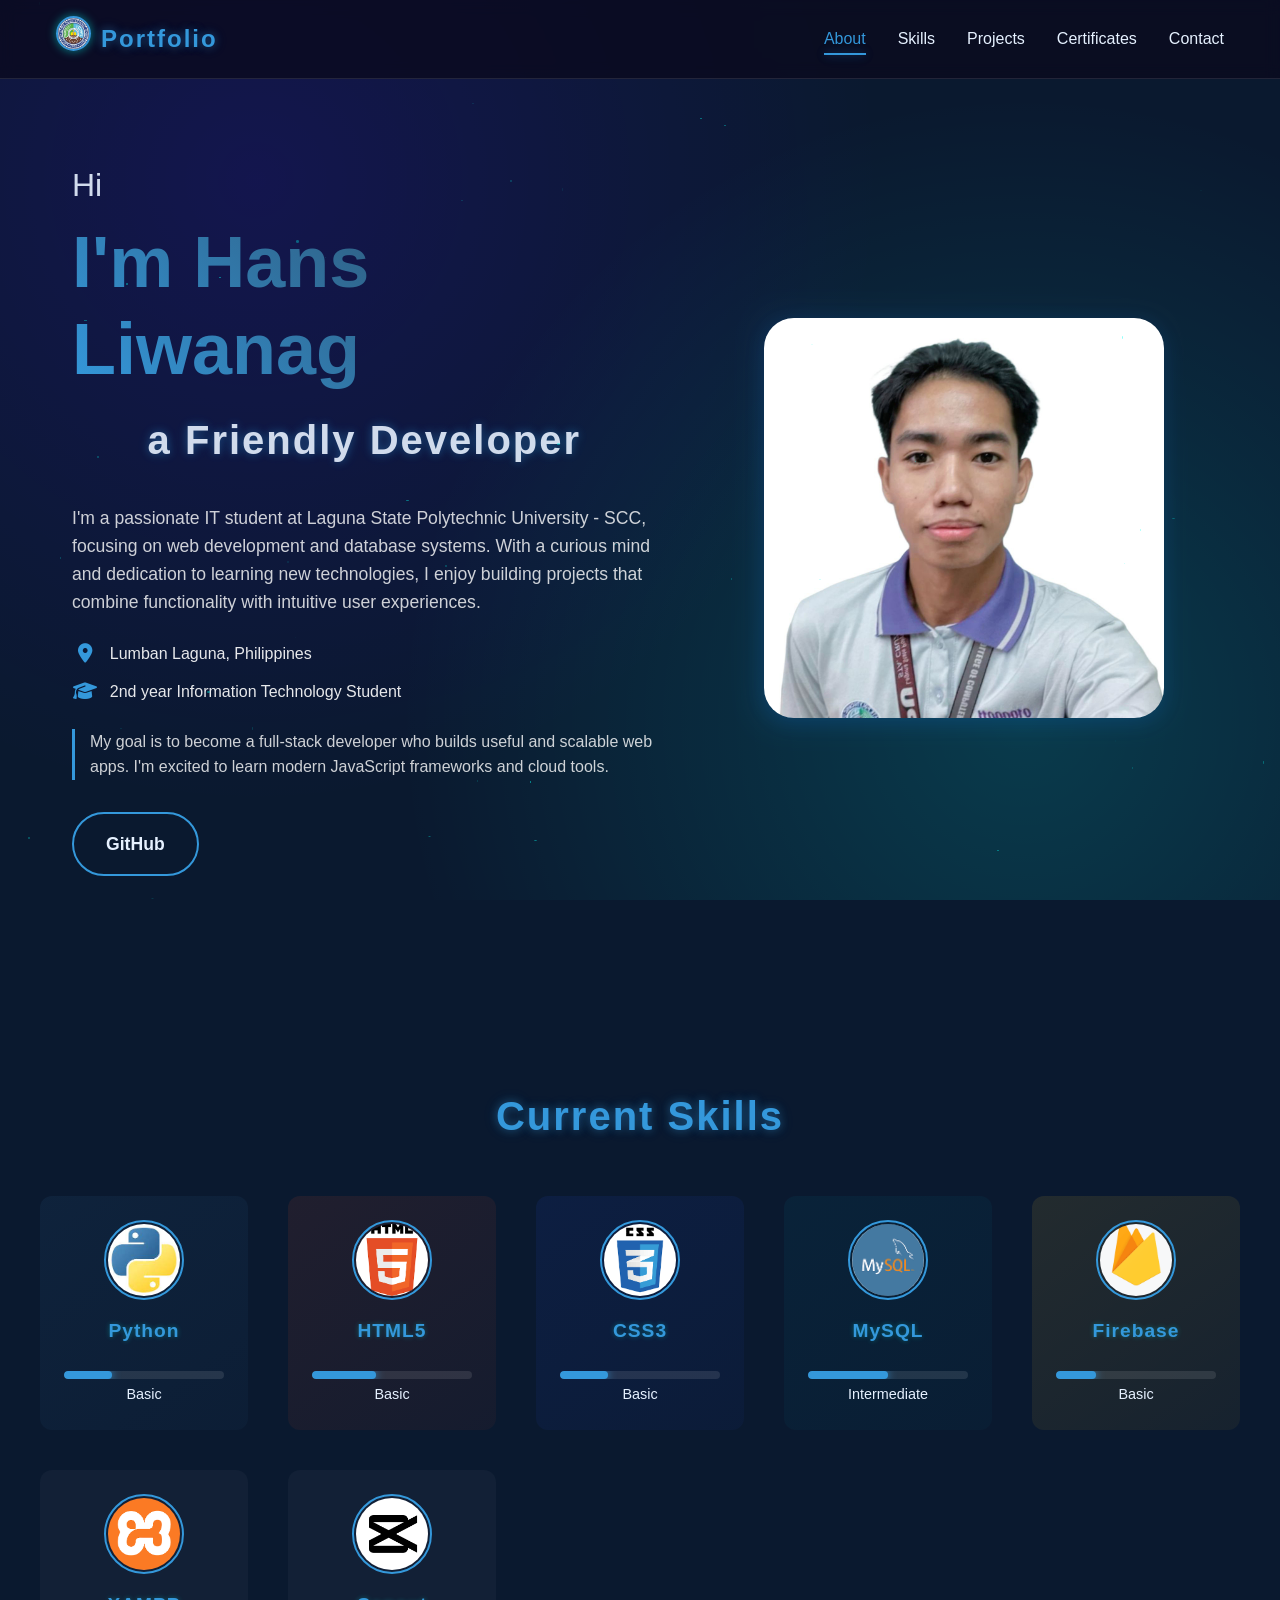
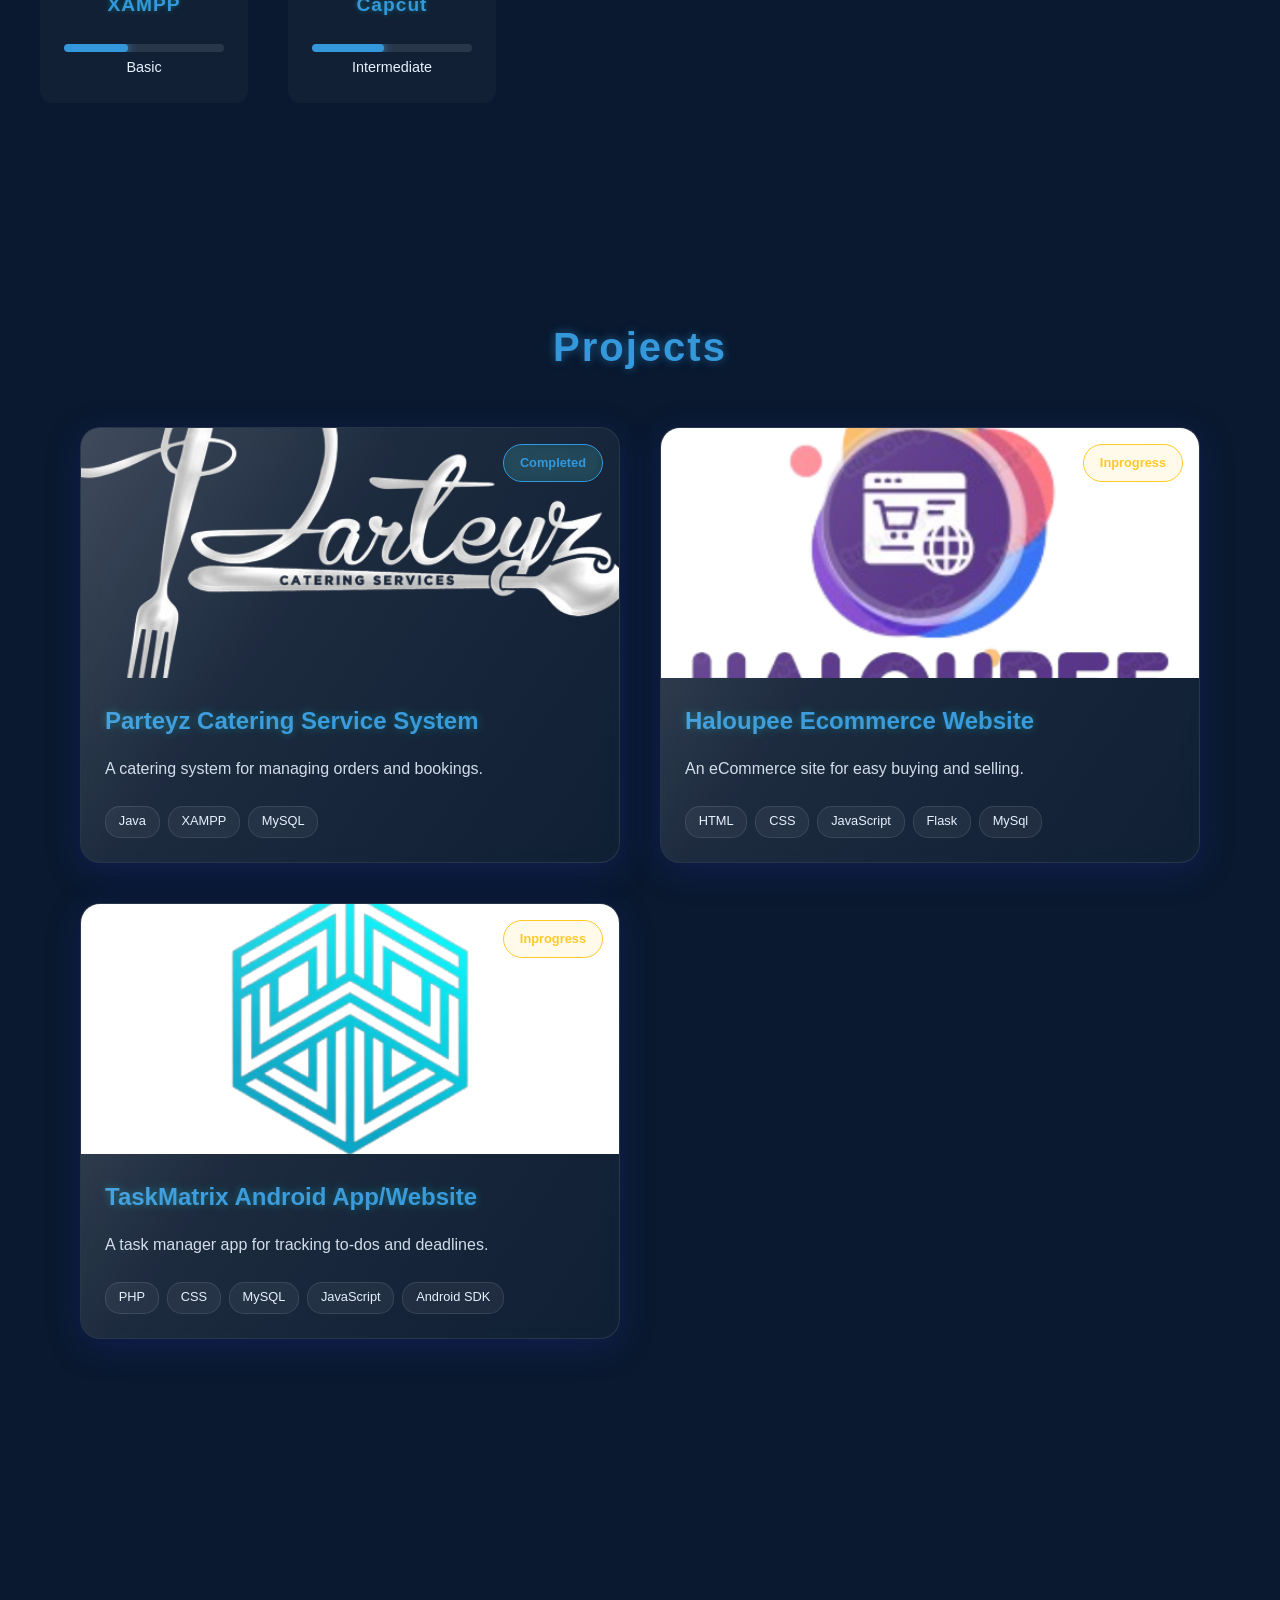
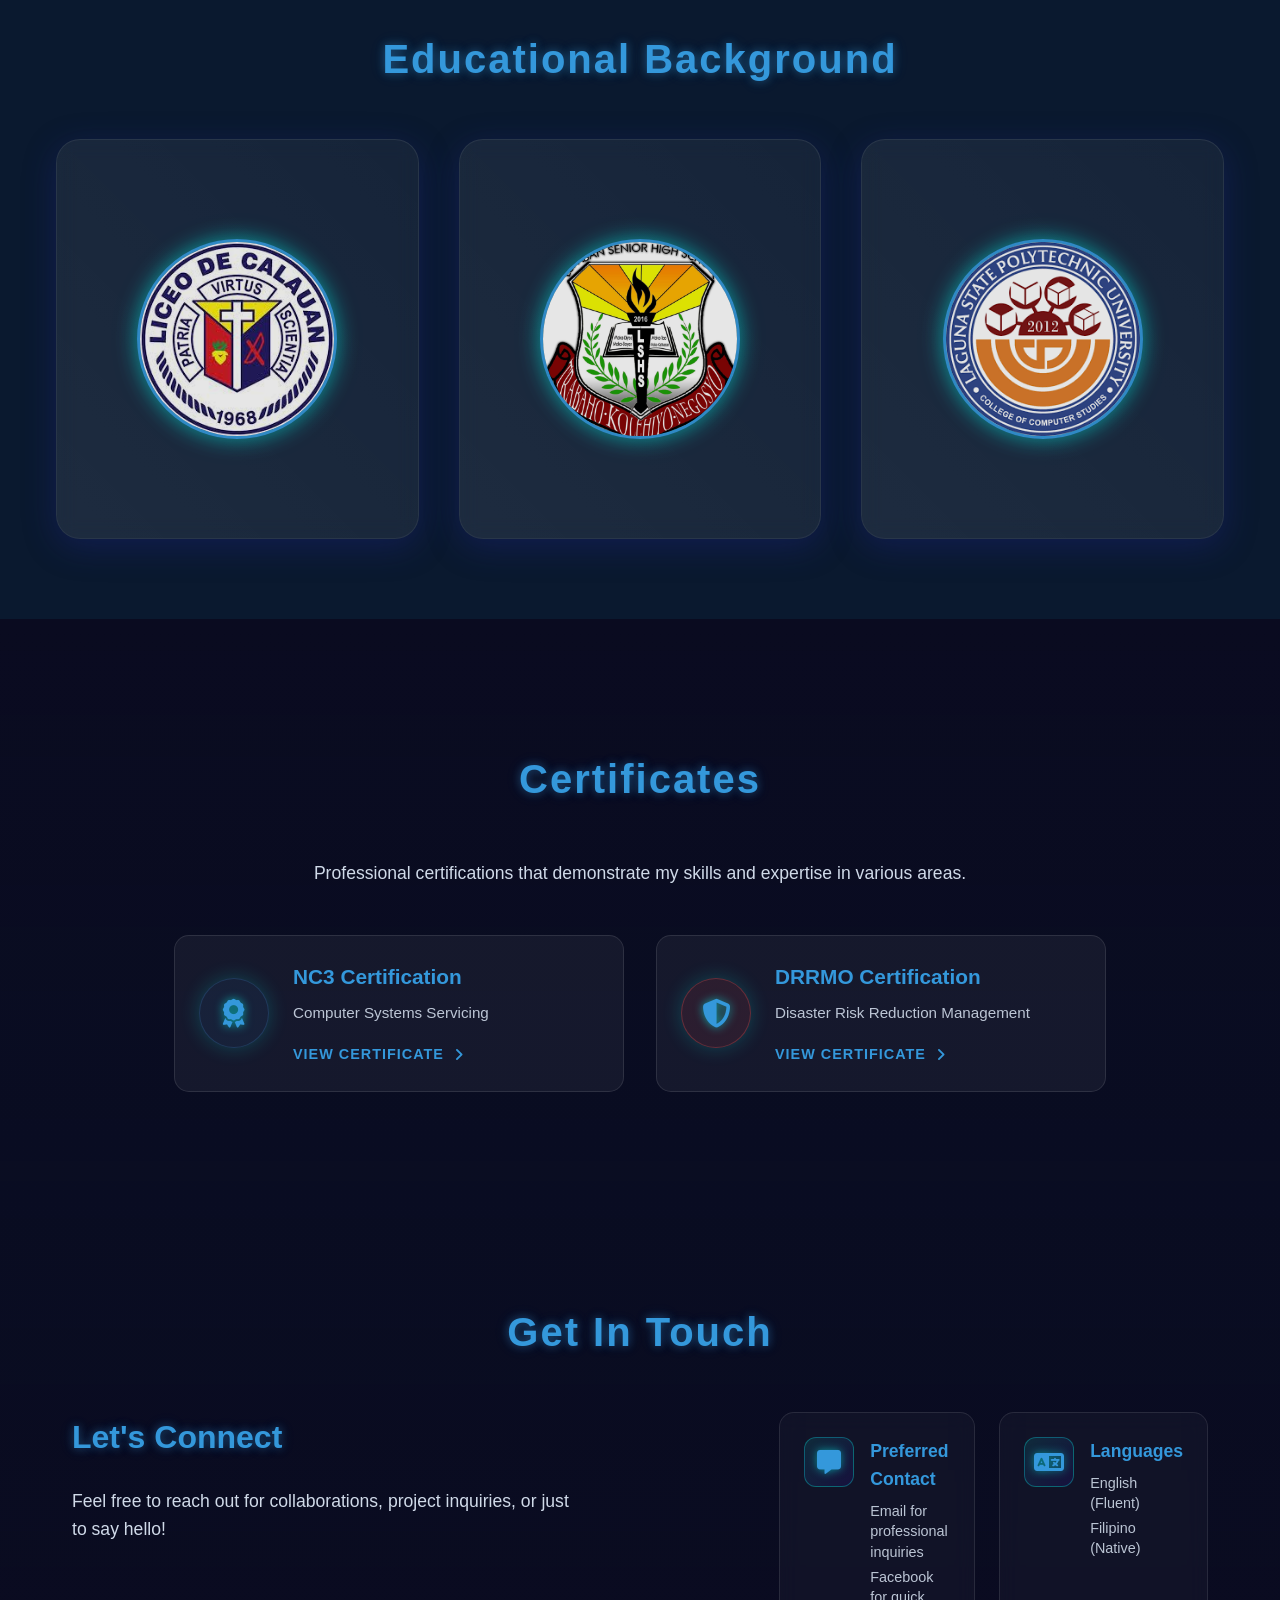
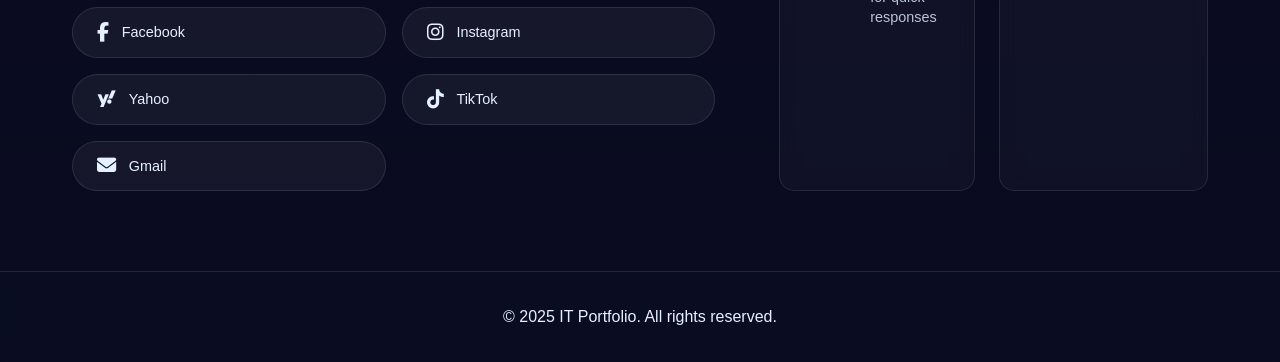
==== commit 87b60a78: "updated file" ====
--- a/public/index.html
+++ b/public/index.html
@@ -78,9 +78,6 @@
                     <div class="skill-level" data-level="30%"><span></span></div>
                     <p>Basic</p>
                 </div>
-                <p class="language-description">Flask backend with MySQL for machine problems.</p>
-
-
                 <div class="tech-glow"></div>
             </div>
             <div class="language-card">
@@ -90,7 +87,6 @@
                     <div class="skill-level" data-level="40%"><span></span></div>
                     <p>Basic</p>
                 </div>
-                <p class="language-description">Semantic markup, accessibility, and modern web standards.</p>
                 <div class="tech-glow"></div>
             </div>
             <div class="language-card">
@@ -100,7 +96,6 @@
                     <div class="skill-level" data-level="30%"><span></span></div>
                     <p>Basic</p>
                 </div>
-                <p class="language-description">Responsive design, animations, and modern layouts.</p>
                 <div class="tech-glow"></div>
             </div>
             <div class="language-card">
@@ -110,7 +105,6 @@
                     <div class="skill-level" data-level="50%"><span></span></div>
                     <p>Intermediate</p>
                 </div>
-                <p class="language-description">Database design, complex queries, and data management.</p>
                 <div class="tech-glow"></div>
             </div>
             <div class="language-card">
@@ -120,14 +114,29 @@
                     <div class="skill-level" data-level="25%"><span></span></div>
                     <p>Basic</p>
                 </div>
-                <p class="language-description">Firebase deployment with real-time database and hosting.</p>
-
-                <div class="tech-glow"></div>
-            </div>
-
-            </div>
-            <br>
-            <br>
+                <div class="tech-glow"></div>
+            </div>
+            <div class="language-card">
+                <img src="images/xamp.png" alt="xampp">
+                <h3>XAMPP</h3>
+                <div class="experience-level">
+                    <div class="skill-level" data-level="40%"><span></span></div>
+                    <p>Basic</p>
+                </div>
+                <div class="tech-glow"></div>
+            </div>
+            <div class="language-card">
+                <img src="images/capcut.png" alt="capcut">
+                <h3>Capcut</h3>
+                <div class="experience-level">
+                    <div class="skill-level" data-level="45%"><span></span></div>
+                    <p>Intermediate</p>
+                </div>
+                <div class="tech-glow"></div>
+            </div>
+        </div>
+        <br>
+        <br>
             
         <section id="projects" class="projects">
             <h2>Projects</h2>
--- a/public/styles.css
+++ b/public/styles.css
@@ -539,10 +539,9 @@
         height: 30px;
     }
 
-    .about-content {
-        flex-direction: column-reverse; /* Stack elements with image on top */
-        text-align: center;
-        padding: 2rem 1rem;
+    .contact-container {
+        grid-template-columns: 1fr;
+        padding: 0 1rem;
     }
 
     .profile-image {
@@ -594,37 +593,7 @@
     animation: float 3s ease-in-out infinite;
 }
 
-/* Particle Effects */
-#particles {
-    position: fixed;
-    top: 0;
-    left: 0;
-    width: 100%;
-    height: 100%;
-    pointer-events: none;
-    z-index: 0;
-}
-
-.particle {
-    position: fixed;
-    pointer-events: none;
-    opacity: 0;
-    animation: particleAnimation 3s ease-in infinite;
-}
-
-@keyframes particleAnimation {
-    0% {
-        transform: translateY(0) translateX(0);
-        opacity: 0;
-    }
-    50% {
-        opacity: 1;
-    }
-    100% {
-        transform: translateY(-100px) translateX(100px);
-        opacity: 0;
-    }
-}
+
 
 /* Hover Effects */
 .skill-card {
@@ -662,36 +631,6 @@
     transform: translateY(0);
 }
 
-/* Form Animations */
-.contact-form {
-    position: relative;
-}
-
-.contact-form.submitted::before {
-    content: '';
-    position: absolute;
-    top: 0;
-    left: 0;
-    width: 100%;
-    height: 100%;
-    background: linear-gradient(45deg, var(--primary-color), var(--secondary-color));
-    opacity: 0.1;
-    animation: formSubmit 1s ease-out forwards;
-}
-
-@keyframes formSubmit {
-    0% {
-        transform: scale(0);
-        opacity: 0.1;
-    }
-    50% {
-        opacity: 0.2;
-    }
-    100% {
-        transform: scale(2);
-        opacity: 0;
-    }
-}
 
 /* Enhanced Glassmorphism */
 .skill-card,
@@ -955,23 +894,16 @@
 }
 
 .language-card {
-    position: relative;
-    background: rgba(255, 255, 255, 0.03);
-    padding: 2rem 1.5rem;
-    border-radius: 20px;
-    text-align: center;
-    backdrop-filter: blur(10px);
-    -webkit-backdrop-filter: blur(10px);
-    border: 1px solid rgba(255, 255, 255, 0.1);
-    box-shadow: 0 8px 32px 0 rgba(31, 38, 135, 0.37);
-    transition: all 0.4s cubic-bezier(0.4, 0, 0.2, 1);
-    cursor: pointer;
-    overflow: hidden;
     display: flex;
     flex-direction: column;
     align-items: center;
-    height: 100%;
-    min-height: 320px;
+    padding: 1.5rem;
+    background: var(--card-bg);
+    border-radius: 12px;
+    position: relative;
+    overflow: hidden;
+    transition: transform 0.3s ease;
+    margin-bottom: 0; /* Remove bottom margin */
 }
 
 .language-card::before {
@@ -996,19 +928,19 @@
 }
 
 .language-card img {
-    width: 70px;
-    height: 70px;
-    object-fit: contain;
-    margin-bottom: 1.5rem;
-    z-index: 2;
-    position: relative;
-    filter: drop-shadow(0 0 8px rgba(255, 255, 255, 0.2));
-    transition: all 0.4s ease;
+    width: 80px;
+    height: 80px;
+    border-radius: 50%;
+    object-fit: cover;
+    margin-bottom: 1rem;
+    border: 2px solid var(--primary-color);
+    padding: 2px;
+    transition: transform 0.3s ease, box-shadow 0.3s ease;
 }
 
 .language-card:hover img {
-    transform: scale(1.15);
-    filter: drop-shadow(0 0 15px rgba(0, 255, 242, 0.5));
+    transform: scale(1.1);
+    box-shadow: 0 0 15px var(--primary-color);
 }
 
 .language-card h3 {
@@ -1030,10 +962,9 @@
 /* New features for language cards */
 .experience-level {
     width: 100%;
-    margin: 10px 0 15px;
+    margin-top: 0.5rem;
+    margin-bottom: 0; /* Remove bottom margin */
     text-align: center;
-    position: relative;
-    z-index: 2;
 }
 
 .skill-level {
@@ -1043,7 +974,7 @@
     border-radius: 10px;
     overflow: hidden;
     position: relative;
-    margin-bottom: 5px;
+    margin-bottom: 0; /* Remove bottom margin */
 }
 
 .skill-level span {
@@ -1058,12 +989,9 @@
 }
 
 .experience-level p {
-    font-size: 0.8rem;
-    font-weight: 500;
-    color: var(--primary-color);
-    margin: 0;
-    text-transform: uppercase;
-    letter-spacing: 1px;
+    margin: 0.25rem 0 0 0; /* Adjust top margin only */
+    color: var(--text-secondary);
+    font-size: 0.9rem;
 }
 
 .language-description {
@@ -1190,7 +1118,6 @@
     .language-card img {
         width: 60px;
         height: 60px;
-        margin-bottom: 1rem;
     }
     
     .language-card h3 {
@@ -1495,75 +1422,6 @@
     z-index: 1001;
 }
 
-/* Software Application Section */
-.software {
-    background: linear-gradient(
-        to bottom,
-        rgba(10, 10, 31, 0.95),
-        rgba(10, 10, 31, 0.8)
-    );
-    padding: 5rem 2rem;
-    text-align: center;
-}
-
-.software-link {
-    max-width: 600px;
-    margin: 0 auto;
-    padding: 2rem;
-    background: rgba(255, 255, 255, 0.03);
-    border-radius: 20px;
-    backdrop-filter: blur(10px);
-    -webkit-backdrop-filter: blur(10px);
-    border: 1px solid rgba(255, 255, 255, 0.1);
-    transition: all 0.4s ease;
-}
-
-.software-link:hover {
-    transform: translateY(-5px);
-    border-color: var(--primary-color);
-    box-shadow: 0 10px 30px rgba(0, 255, 242, 0.2);
-}
-
-.download-btn {
-    display: inline-flex;
-    align-items: center;
-    gap: 1rem;
-    padding: 1rem 2rem;
-    background: linear-gradient(45deg, var(--primary-color), var(--secondary-color));
-    border-radius: 50px;
-    color: var(--text-color);
-    text-decoration: none;
-    font-size: 1.2rem;
-    font-weight: 600;
-    transition: all 0.3s ease;
-    border: 2px solid transparent;
-}
-
-.download-btn:hover {
-    transform: translateY(-2px);
-    box-shadow: 0 0 20px rgba(0, 255, 242, 0.4);
-}
-
-.download-btn i {
-    font-size: 1.4rem;
-    animation: bounce 2s infinite;
-}
-
-.software-note {
-    margin-top: 1.5rem;
-    color: var(--text-color);
-    opacity: 0.8;
-    font-size: 0.9rem;
-}
-
-@keyframes bounce {
-    0%, 100% {
-        transform: translateY(0);
-    }
-    50% {
-        transform: translateY(-5px);
-    }
-}
 
 /* Responsive adjustments */
 @media (max-width: 768px) {
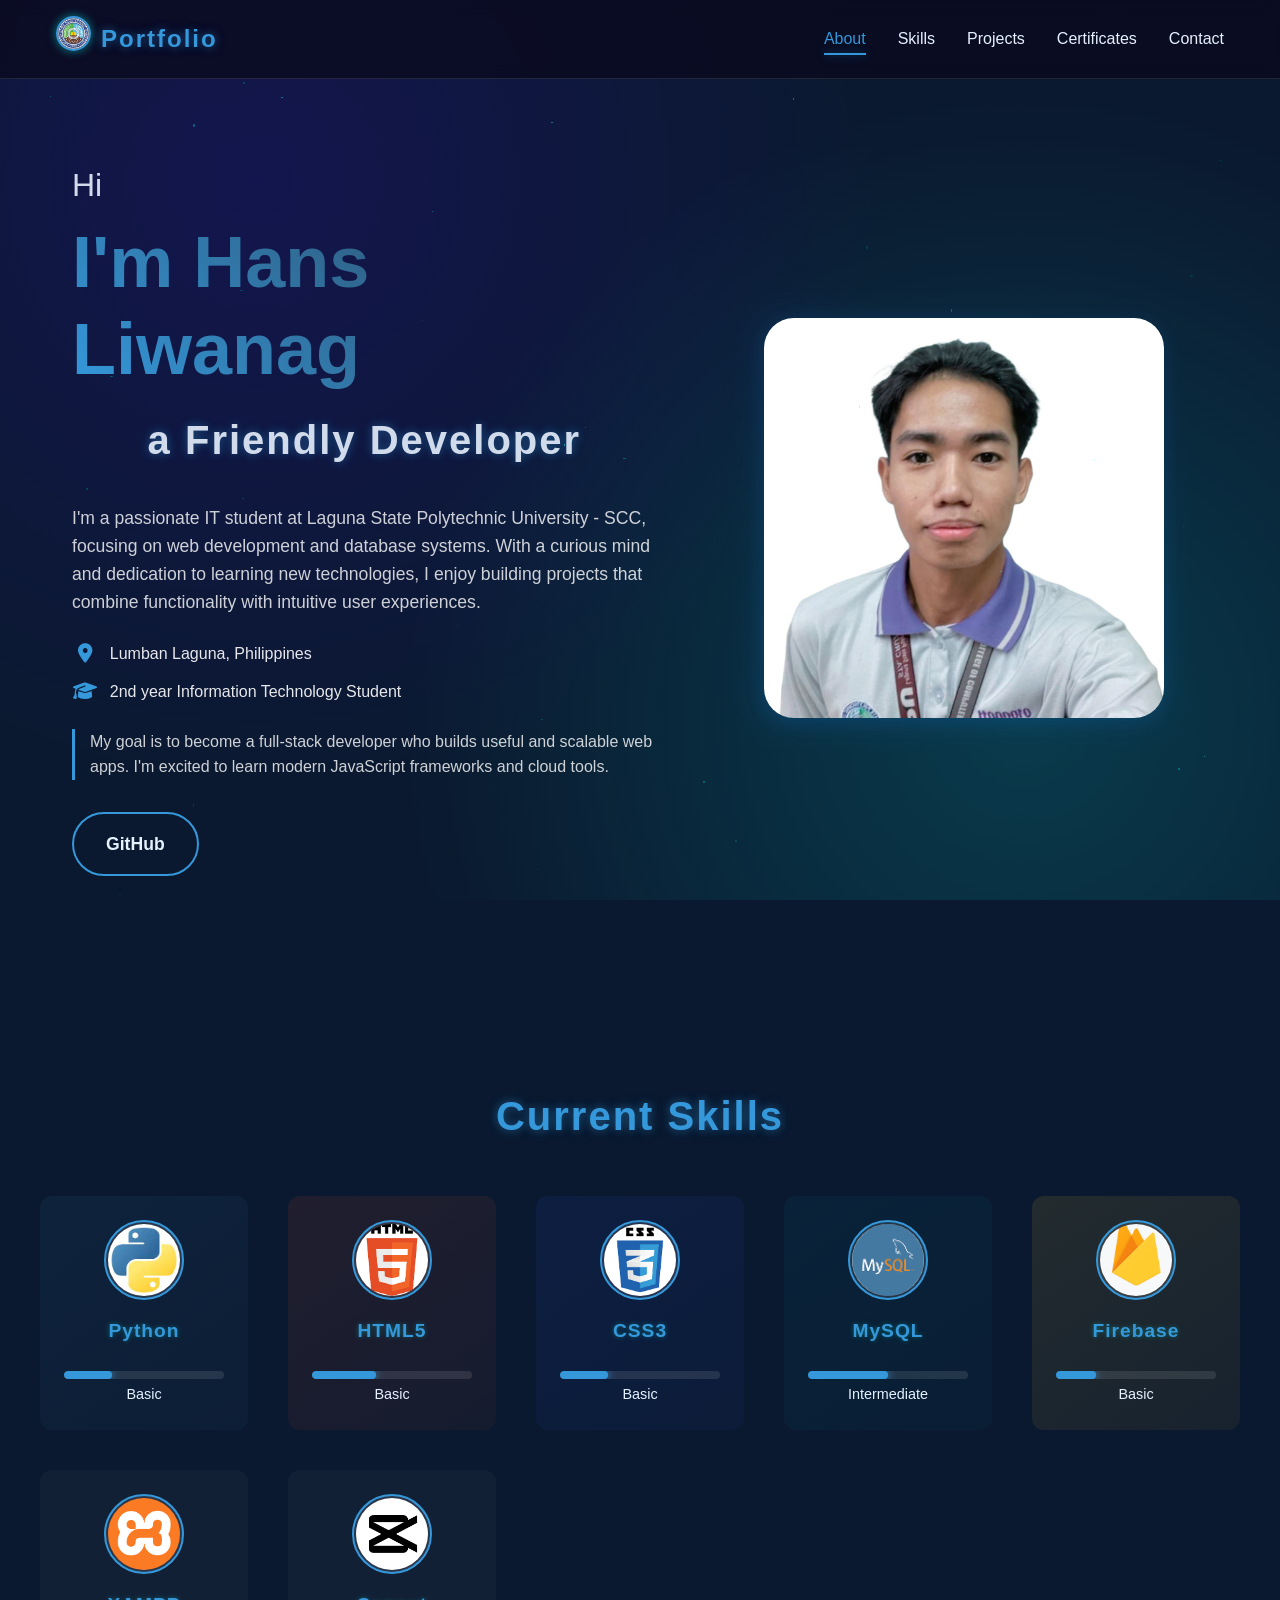
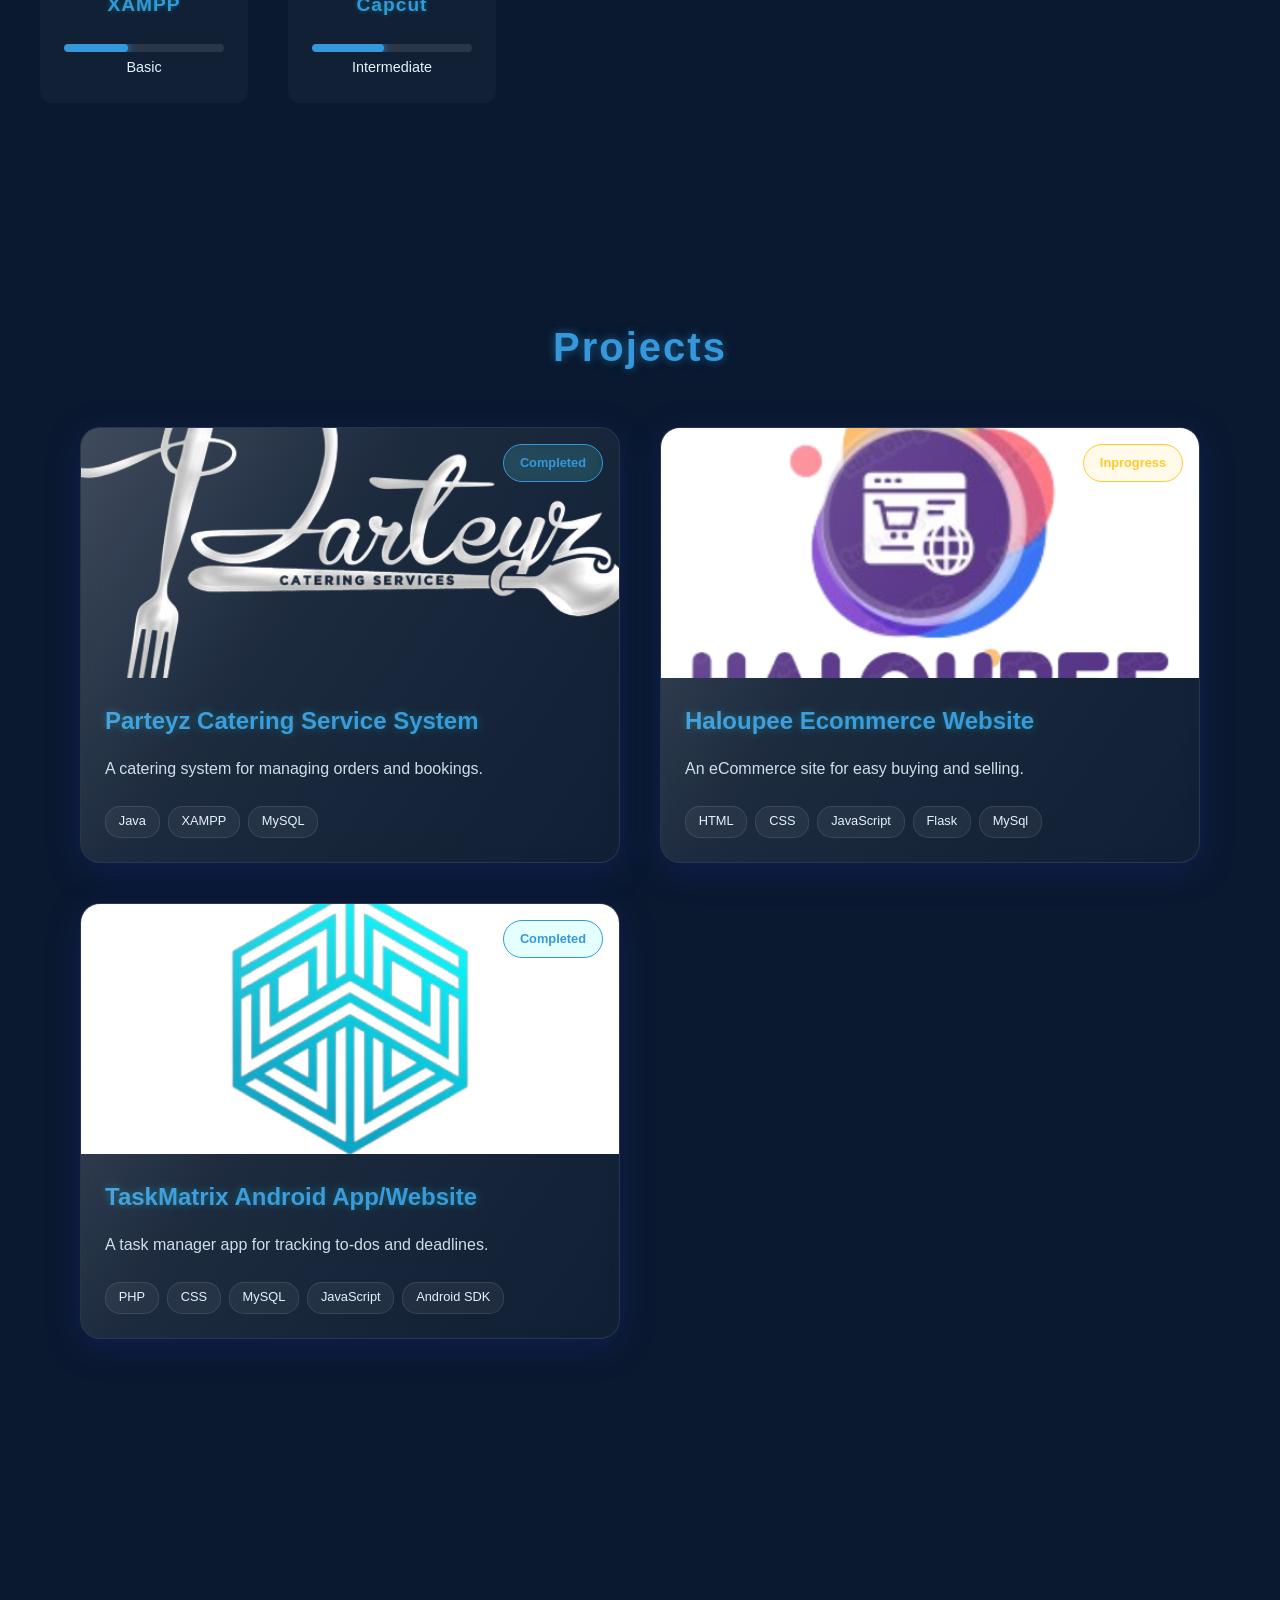
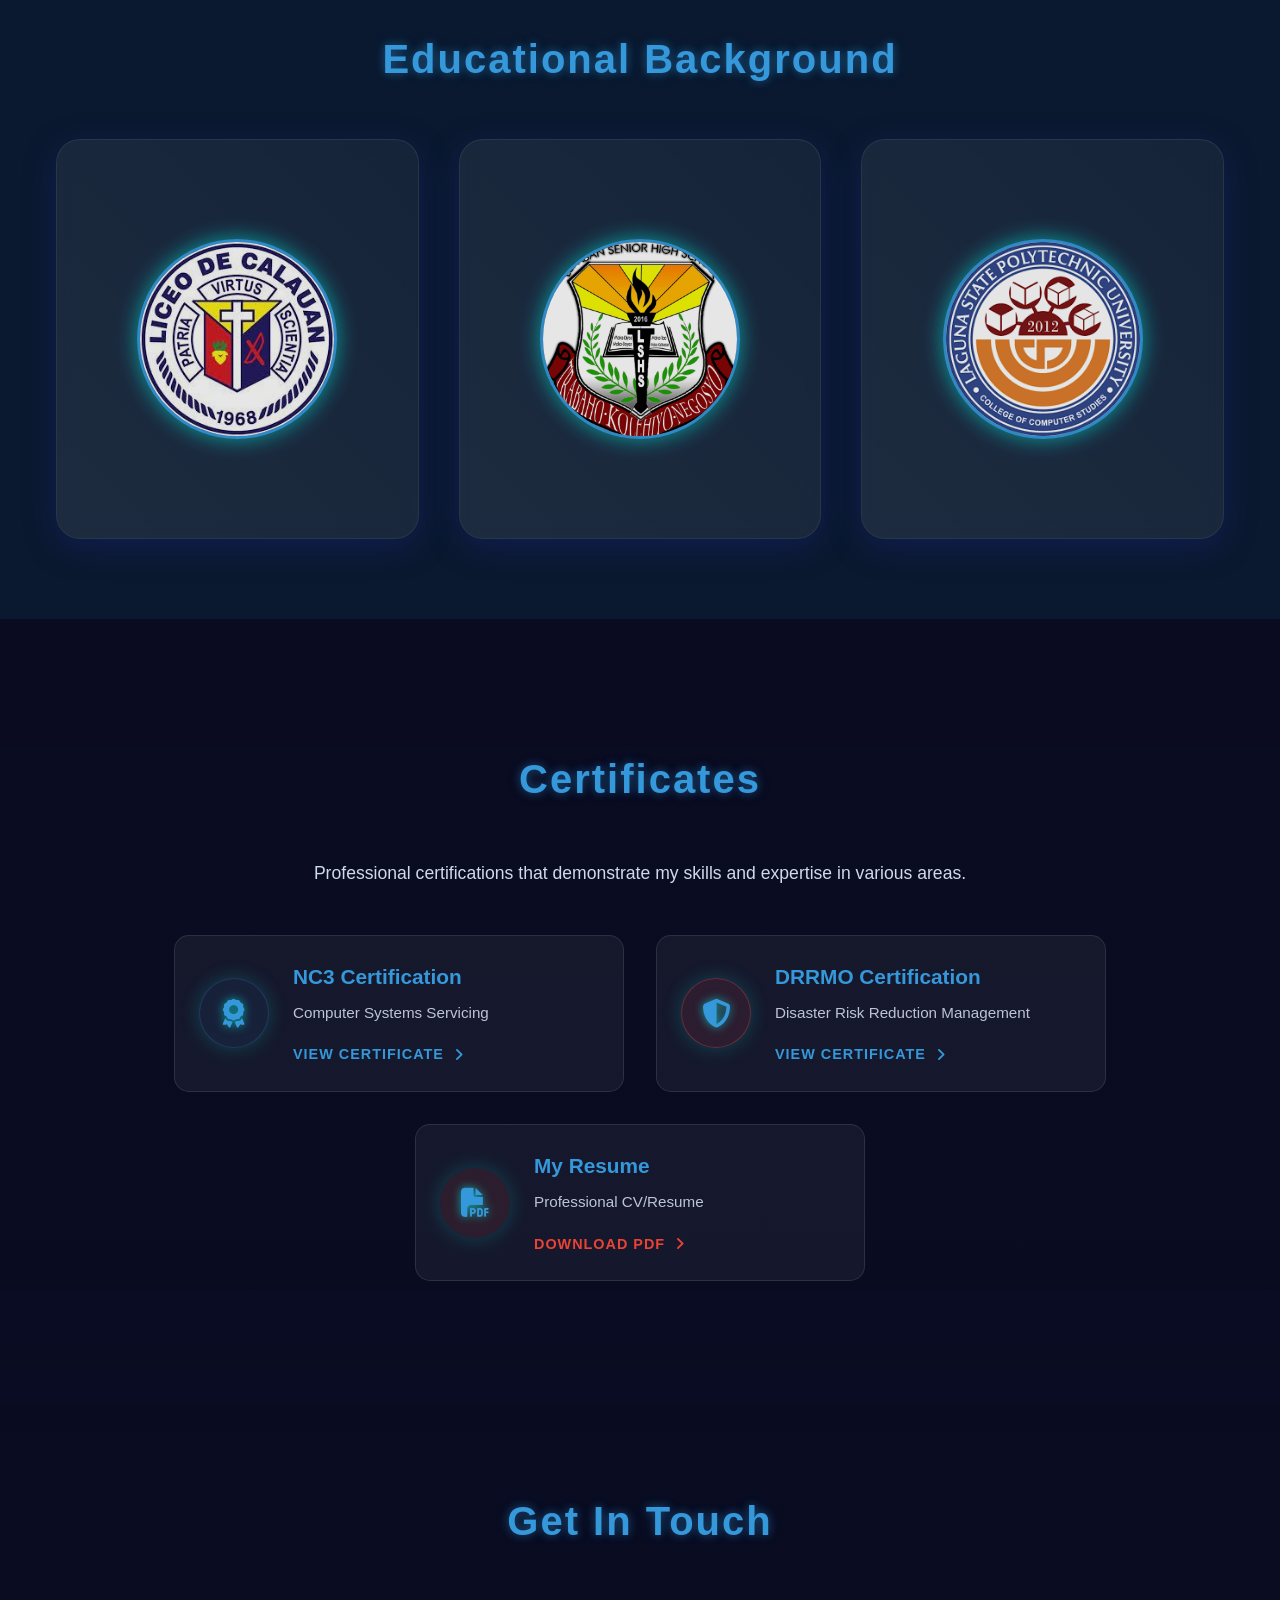
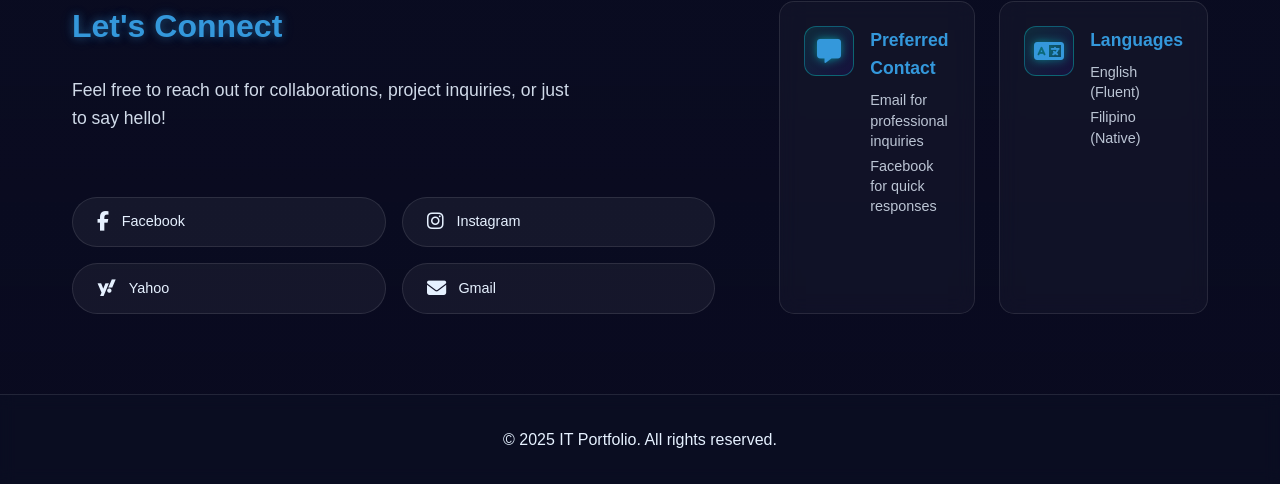
==== commit 7a5b3dae: "updating" ====
--- a/public/index.html
+++ b/public/index.html
@@ -72,7 +72,7 @@
         <h2>Current Skills</h2>
         <div class="languages-grid">
             <div class="language-card">
-                <img src="images/python.jpg" alt="Python">
+                <img src="images/python.jpg" alt="Python" width="80" height="80">
                 <h3>Python</h3>
                 <div class="experience-level">
                     <div class="skill-level" data-level="30%"><span></span></div>
@@ -81,7 +81,7 @@
                 <div class="tech-glow"></div>
             </div>
             <div class="language-card">
-                <img src="images/html.png" alt="HTML5">
+                <img src="images/html.png" alt="HTML5" width="80" height="80">
                 <h3>HTML5</h3>
                 <div class="experience-level">
                     <div class="skill-level" data-level="40%"><span></span></div>
@@ -90,7 +90,7 @@
                 <div class="tech-glow"></div>
             </div>
             <div class="language-card">
-                <img src="images/css.png" alt="CSS">
+                <img src="images/css.png" alt="CSS" width="80" height="80">
                 <h3>CSS3</h3>
                 <div class="experience-level">
                     <div class="skill-level" data-level="30%"><span></span></div>
@@ -99,7 +99,7 @@
                 <div class="tech-glow"></div>
             </div>
             <div class="language-card">
-                <img src="images/sql.png" alt="MySQL">
+                <img src="images/sql.png" alt="MySQL" width="80" height="80">
                 <h3>MySQL</h3>
                 <div class="experience-level">
                     <div class="skill-level" data-level="50%"><span></span></div>
@@ -108,7 +108,7 @@
                 <div class="tech-glow"></div>
             </div>
             <div class="language-card">
-                <img src="images/fire.png" alt="Firebase">
+                <img src="images/fire.png" alt="Firebase" width="80" height="80">
                 <h3>Firebase</h3>
                 <div class="experience-level">
                     <div class="skill-level" data-level="25%"><span></span></div>
@@ -117,7 +117,7 @@
                 <div class="tech-glow"></div>
             </div>
             <div class="language-card">
-                <img src="images/xamp.png" alt="xampp">
+                <img src="images/xamp.png" alt="xampp" width="80" height="80">
                 <h3>XAMPP</h3>
                 <div class="experience-level">
                     <div class="skill-level" data-level="40%"><span></span></div>
@@ -126,7 +126,7 @@
                 <div class="tech-glow"></div>
             </div>
             <div class="language-card">
-                <img src="images/capcut.png" alt="capcut">
+                <img src="images/capcut.png" alt="capcut" width="80" height="80">
                 <h3>Capcut</h3>
                 <div class="experience-level">
                     <div class="skill-level" data-level="45%"><span></span></div>
@@ -147,7 +147,7 @@
                         <div class="project-badge badge-completed">Completed</div>
                         <div class="project-overlay">
                             <div class="project-links">
-                                <a href="https://github.com/hanslwng/ParteyzSystem" class="project-link"><i class="fab fa-github"></i></a>
+                                <a href="https://github.com/hanslwng/EcomHaloupeeProj.git" class="project-link"><i class="fab fa-github"></i></a>
                                 <a href="#" class="project-link project-gallery-btn" data-project="partey"><i class="fas fa-images"></i></a>
                             </div>
                         </div>
@@ -166,6 +166,7 @@
                         <div class="project-badge badge-progress">Inprogress</div>
                         <div class="project-overlay">
                             <div class="project-links">
+                                <a href="https://github.com/hanslwng/TaskMatrixWeb-App.git" class="project-link"><i class="fab fa-github"></i></a>
                                 <a href="#" class="project-link project-gallery-btn" data-project="halou"><i class="fas fa-images"></i></a>
                             </div>
                         </div>
@@ -183,9 +184,10 @@
                 <div class="project-card">
                     <div class="project-image">
                         <img src="images/task.png" alt="TaskMatrix Project">
-                        <div class="project-badge badge-progress">Inprogress</div>
+                        <div class="project-badge badge-completed">Completed</div>
                         <div class="project-overlay">
                             <div class="project-links">
+                                <a href="https://github.com/hanslwng/TaskMatrixWeb-App.git" class="project-link"><i class="fab fa-github"></i></a>
                                 <a href="#" class="project-link project-gallery-btn" data-project="task"><i class="fas fa-images"></i></a>
                             </div>
                         </div>
@@ -270,6 +272,16 @@
                         <h3>DRRMO Certification</h3>
                         <p>Disaster Risk Reduction Management</p>
                         <span class="view-certificate">View Certificate</span>
+                    </div>
+                </a>
+                <a href="#" class="certificate-btn resume" data-certificate="resume">
+                    <div class="certificate-icon">
+                        <i class="fas fa-file-pdf"></i>
+                    </div>
+                    <div class="certificate-info">
+                        <h3>My Resume</h3>
+                        <p>Professional CV/Resume</p>
+                        <span class="view-certificate">Download PDF</span>
                     </div>
                 </a>
             </div>
@@ -314,10 +326,6 @@
                         <span>Yahoo</span>
                     </a>
                     
-                    <a href="https://www.tiktok.com/@lwng_hns?lang=en" target="_blank" class="contact-social-icon tiktok">
-                        <i class="fab fa-tiktok"></i>
-                        <span>TikTok</span>
-                    </a>
                     
                     <a href="mailto:hansjacobliwanag19@gmail.com" class="contact-social-icon gmail">
                         <i class="fas fa-envelope"></i>
--- a/public/styles.css
+++ b/public/styles.css
@@ -936,6 +936,9 @@
     border: 2px solid var(--primary-color);
     padding: 2px;
     transition: transform 0.3s ease, box-shadow 0.3s ease;
+    background-color: rgba(255, 255, 255, 0.1); /* Add background color */
+    aspect-ratio: 1 / 1; /* Ensure perfect circle */
+    display: block; /* Prevent layout shifts */
 }
 
 .language-card:hover img {
@@ -2116,6 +2119,23 @@
     transform: translateY(-5px);
 }
 
+/* Resume certificate button styles */
+.certificate-btn.resume .certificate-icon {
+    background: rgba(234, 67, 53, 0.1);
+    color: #EA4335;
+}
+
+.certificate-btn.resume:hover {
+    border-color: #EA4335;
+    background: rgba(234, 67, 53, 0.05);
+    transform: translateY(-5px);
+    box-shadow: 0 10px 30px rgba(234, 67, 53, 0.1);
+}
+
+.certificate-btn.resume .view-certificate {
+    color: #EA4335;
+}
+
 /* Certificate Modal */
 .certificate-modal {
     display: none;
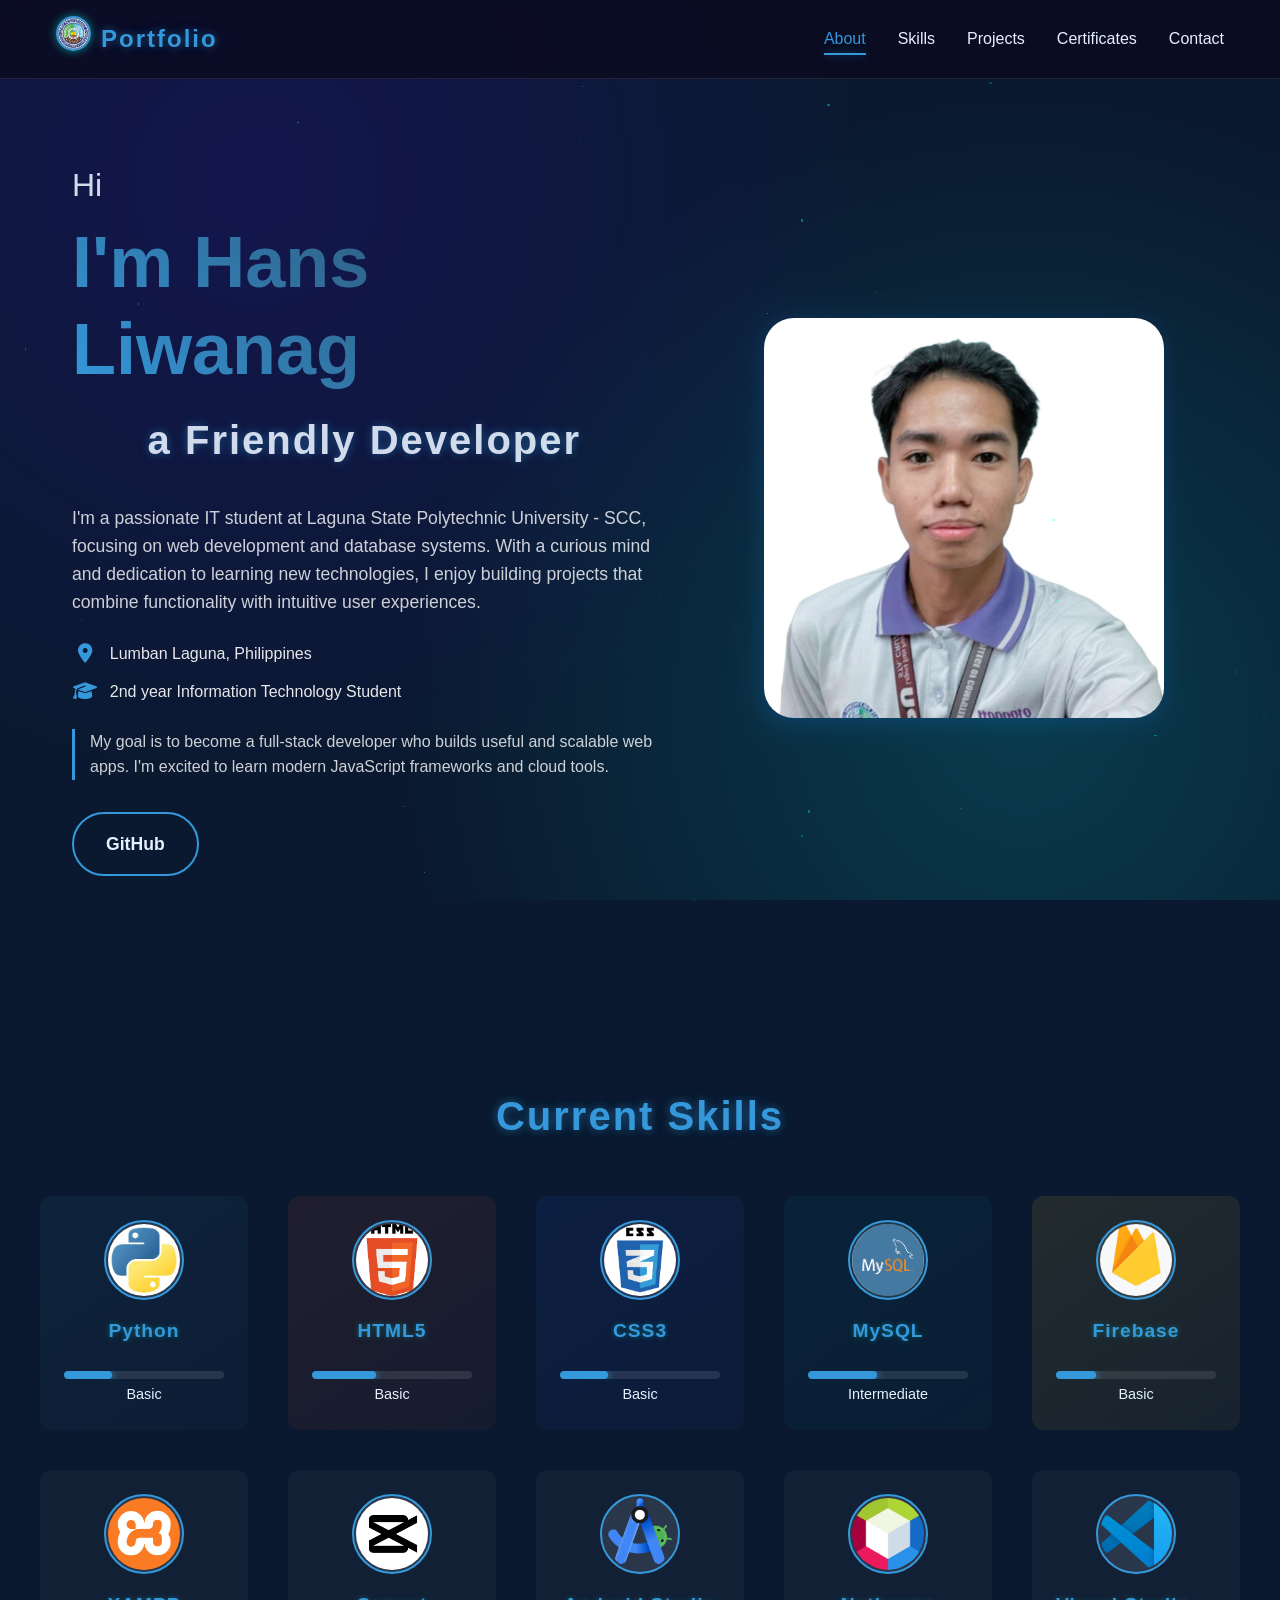
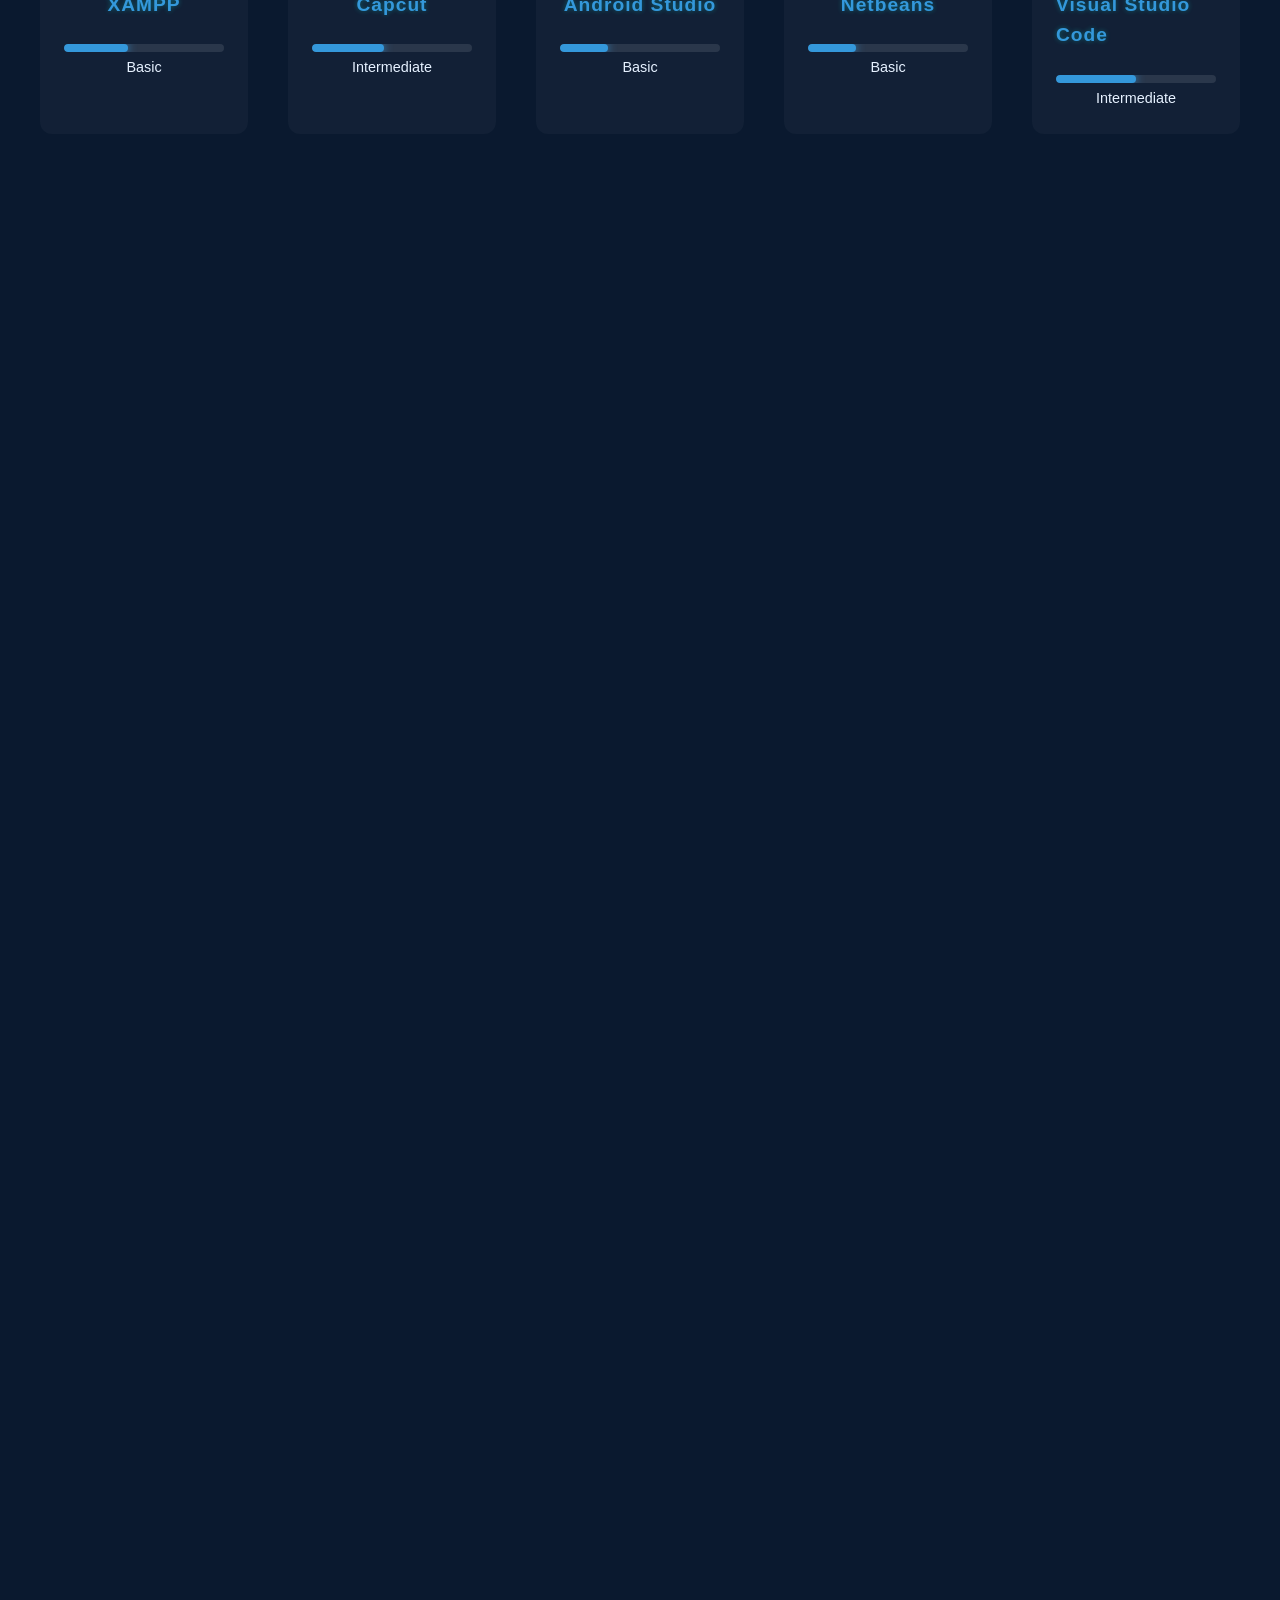
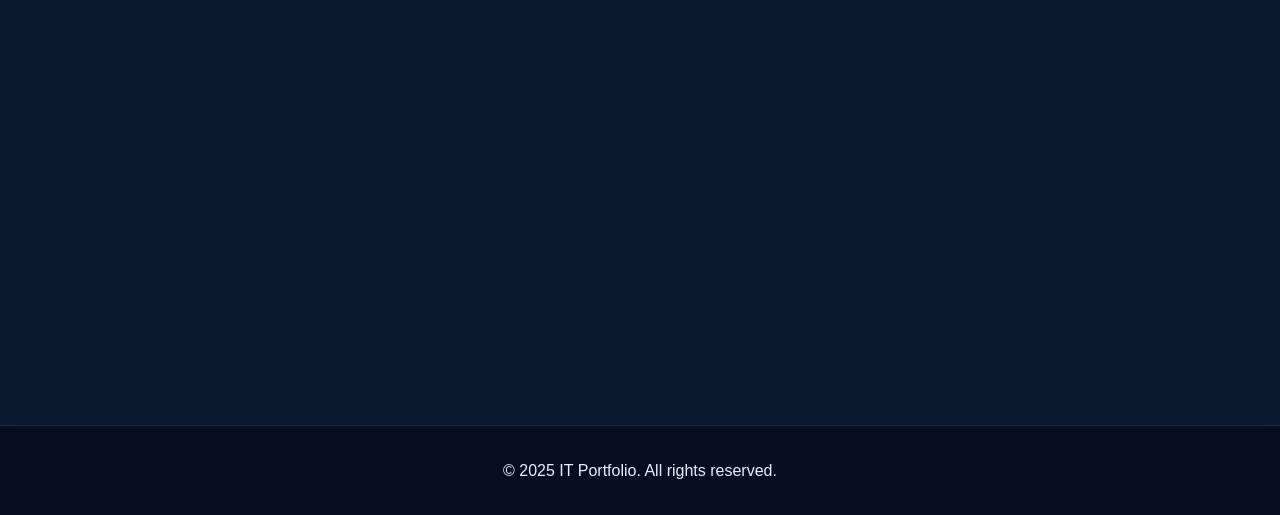
==== commit e03571a8: "updating" ====
--- a/public/index.html
+++ b/public/index.html
@@ -102,7 +102,7 @@
                 <img src="images/sql.png" alt="MySQL" width="80" height="80">
                 <h3>MySQL</h3>
                 <div class="experience-level">
-                    <div class="skill-level" data-level="50%"><span></span></div>
+                    <div class="skill-level" data-level="43%"><span></span></div>
                     <p>Intermediate</p>
                 </div>
                 <div class="tech-glow"></div>
@@ -130,6 +130,33 @@
                 <h3>Capcut</h3>
                 <div class="experience-level">
                     <div class="skill-level" data-level="45%"><span></span></div>
+                    <p>Intermediate</p>
+                </div>
+                <div class="tech-glow"></div>
+            </div>
+            <div class="language-card">
+                <img src="images/android.png" alt="capcut" width="80" height="80">
+                <h3>Android Studio</h3>
+                <div class="experience-level">
+                    <div class="skill-level" data-level="30%"><span></span></div>
+                    <p>Basic</p>
+                </div>
+                <div class="tech-glow"></div>
+            </div>
+            <div class="language-card">
+                <img src="images/net.png" alt="MySQL" width="80" height="80">
+                <h3>Netbeans</h3>
+                <div class="experience-level">
+                    <div class="skill-level" data-level="30%"><span></span></div>
+                    <p>Basic</p>
+                </div>
+                <div class="tech-glow"></div>
+            </div>
+            <div class="language-card">
+                <img src="images/vscode.png" alt="MySQL" width="80" height="80">
+                <h3>Visual Studio Code</h3>
+                <div class="experience-level">
+                    <div class="skill-level" data-level="50%"><span></span></div>
                     <p>Intermediate</p>
                 </div>
                 <div class="tech-glow"></div>
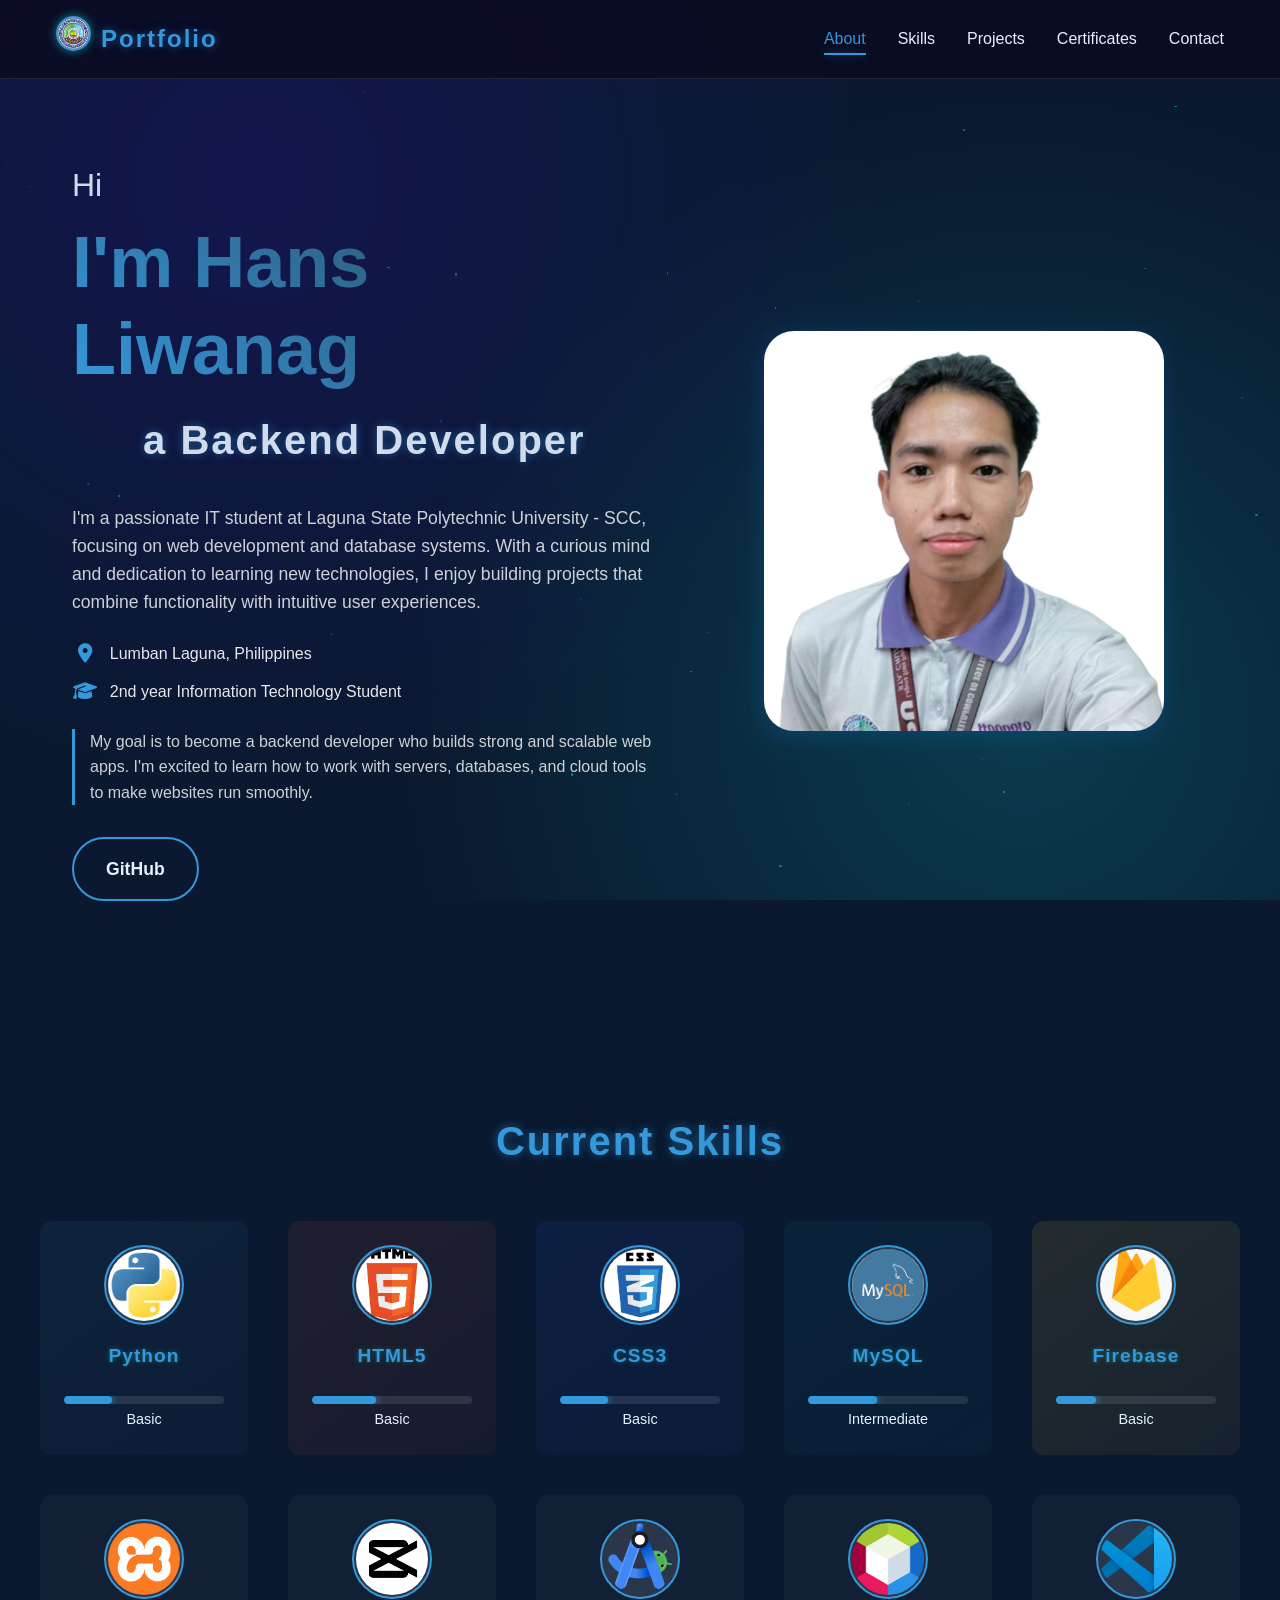
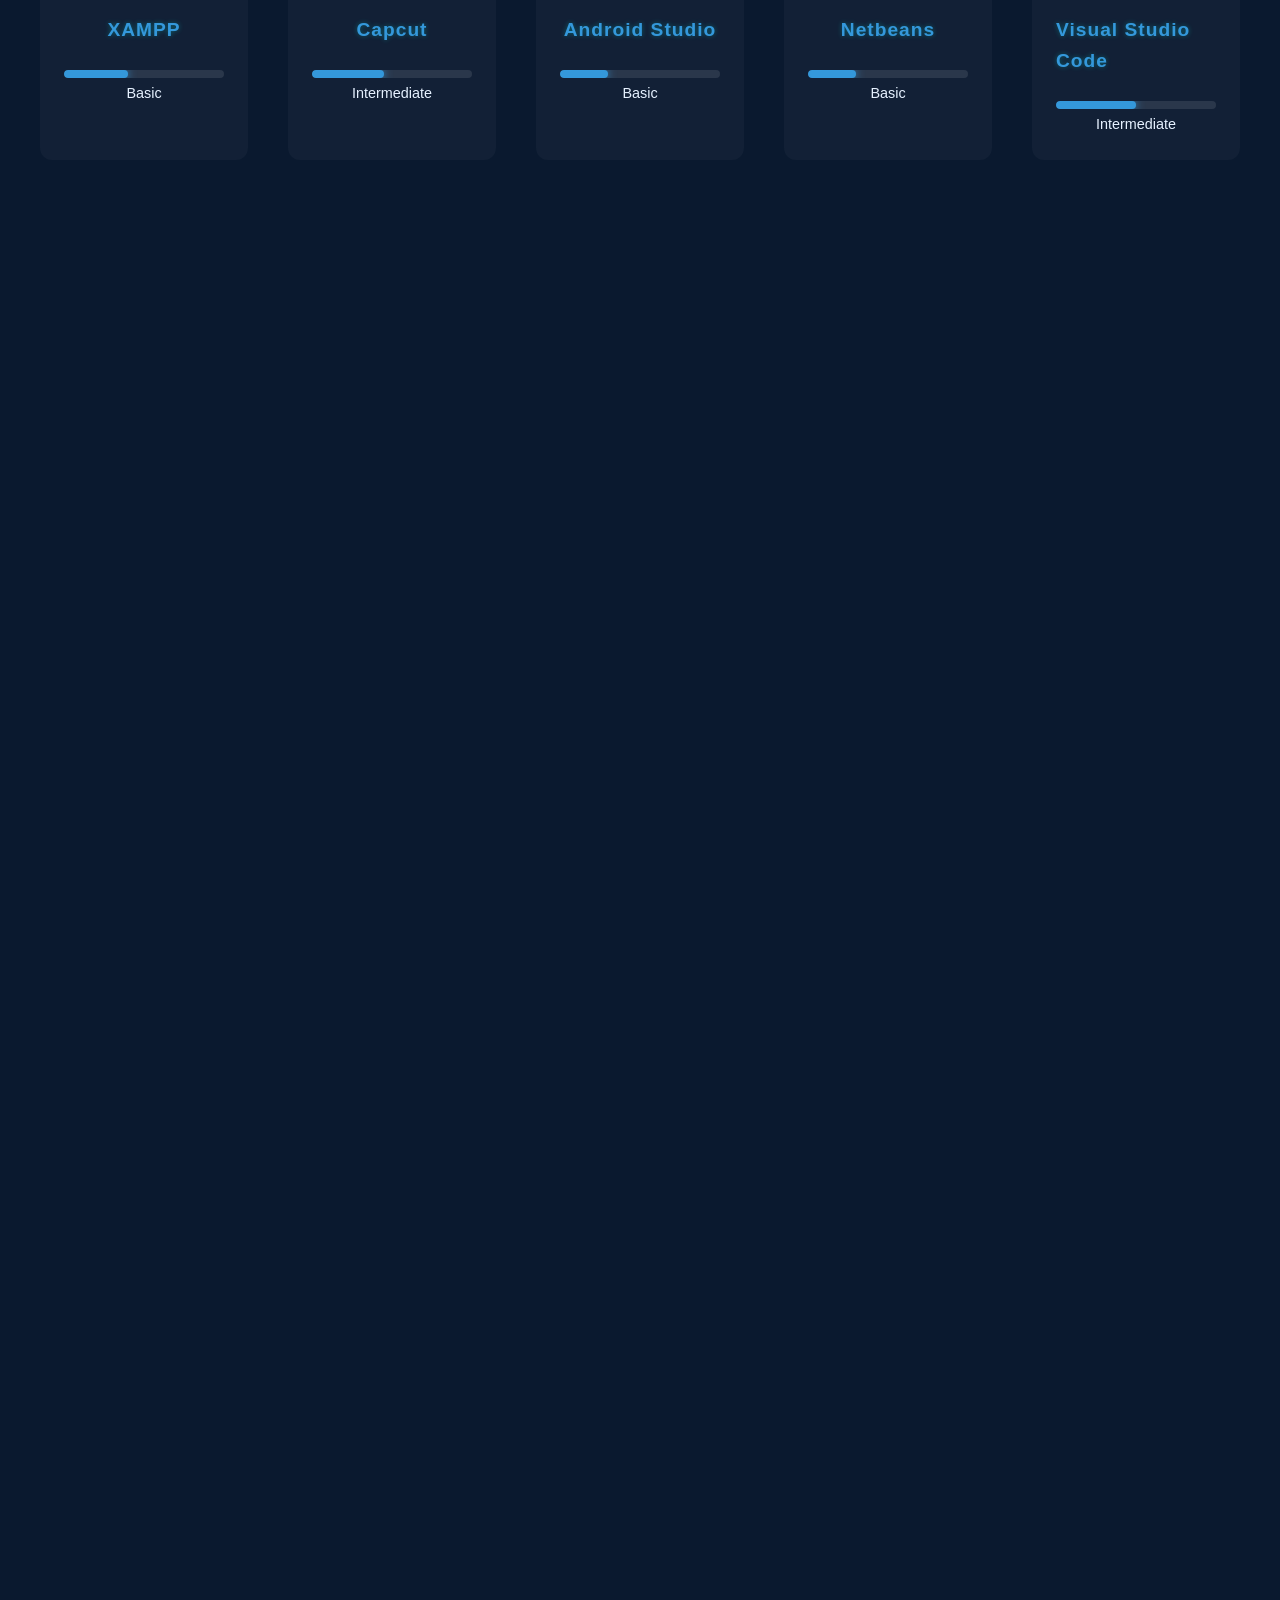
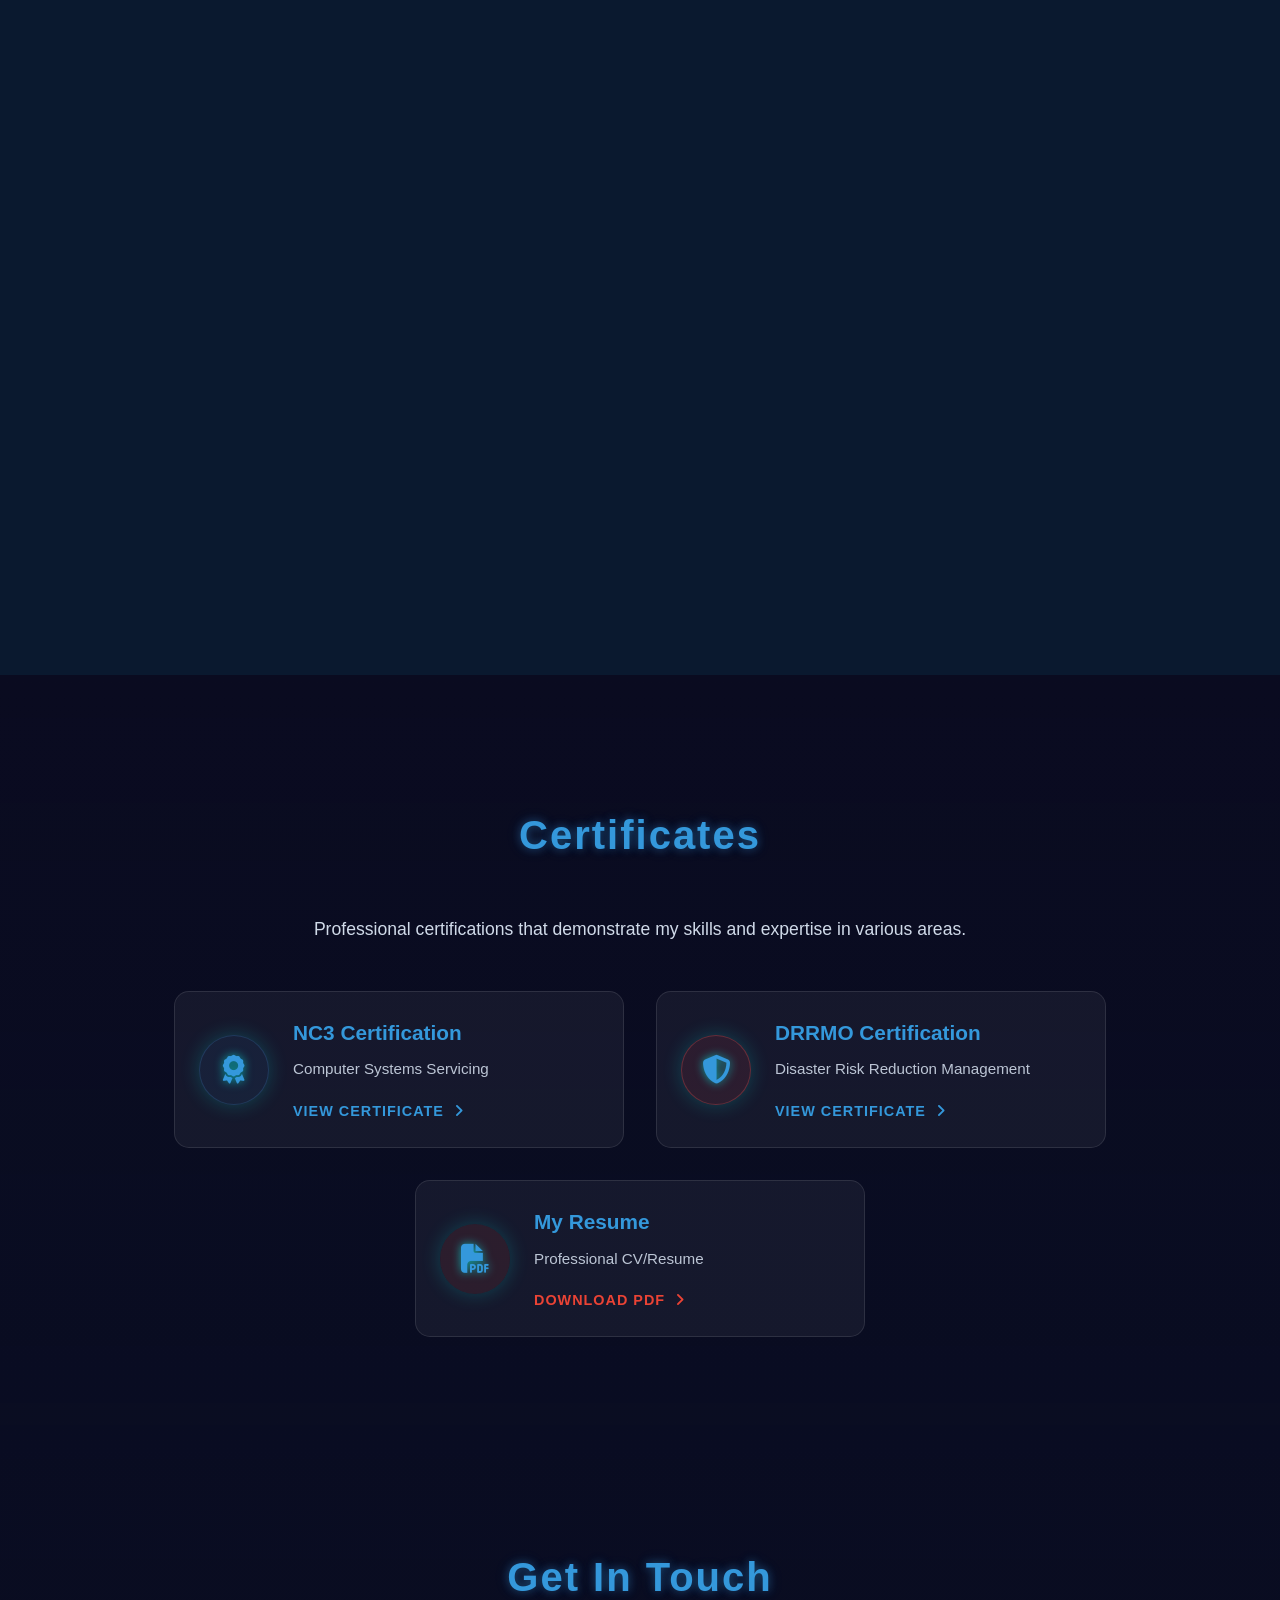
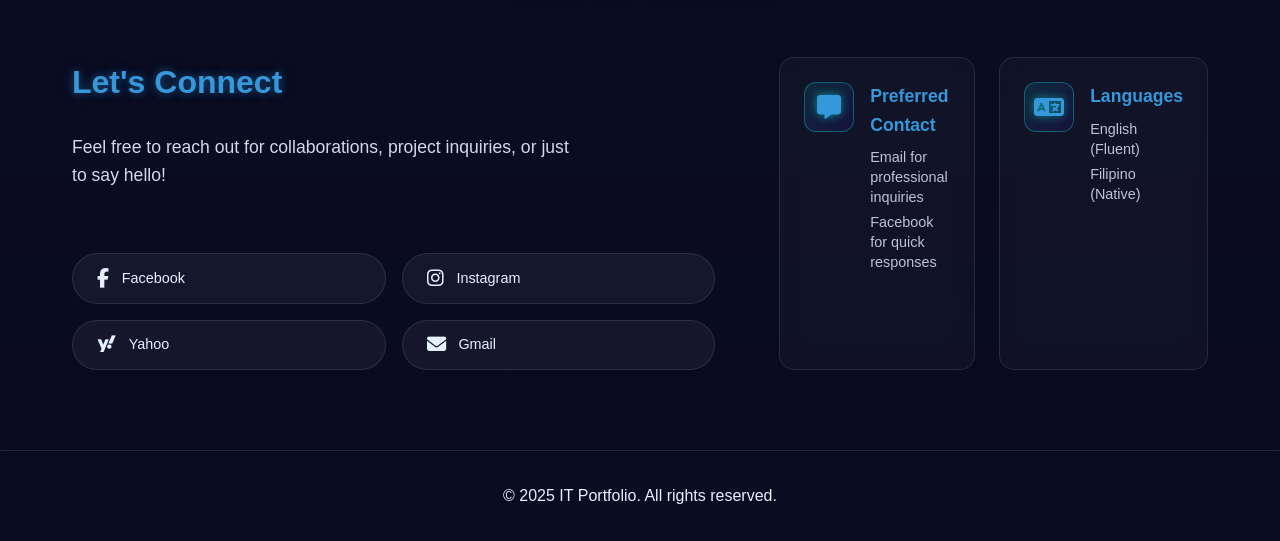
==== commit 555f87de: "updating" ====
--- a/public/index.html
+++ b/public/index.html
@@ -3,8 +3,16 @@
 <head>
     <meta charset="UTF-8">
     <meta name="viewport" content="width=device-width, initial-scale=1.0">
+    
     <title>Liwanag Portfolio</title>
-    <link rel="stylesheet" href="styles.css">
+    <link rel="stylesheet" href="src/cert.css">
+    <link rel="stylesheet" href="src/contact.css">
+    <link rel="stylesheet" href="src/project.css">
+    <link rel="stylesheet" href="src/projGallery.css">
+    <link rel="stylesheet" href="src/language.css">
+    <link rel="stylesheet" href="src/education.css">
+
+    <link rel="stylesheet" href="src/styles.css">
     <link rel="stylesheet" href="https://cdnjs.cloudflare.com/ajax/libs/font-awesome/6.4.0/css/all.min.css">
 </head>
 <body>
@@ -37,7 +45,7 @@
             <div class="about-text">
                 <p class="greeting">Hi</p>
                 <h1>I'm Hans Liwanag</h1>
-                <h2 class="title">a Friendly Developer</h2>
+                <h2 class="title">a Backend Developer</h2>
                 <p class="bio">I'm a passionate IT student at Laguna State Polytechnic University - SCC, focusing on web development and database systems. With a curious mind and dedication to learning new technologies, I enjoy building projects that combine functionality with intuitive user experiences.</p>
                 
                 <div class="about-details">
@@ -51,7 +59,9 @@
                     </div>
                 </div>
                 
-                <p class="career-goals">My goal is to become a full-stack developer who builds useful and scalable web apps. I'm excited to learn modern JavaScript frameworks and cloud tools.</p>
+                <p class="career-goals">My goal is to become a backend developer who builds strong and scalable 
+                    web apps. I'm excited to learn how to work with servers, databases, 
+                    and cloud tools to make websites run smoothly.</p>
 
                
                 <div class="cta-buttons">
--- a/public/src/cert.css
+++ b/public/src/cert.css
@@ -0,0 +1,350 @@
+/* Certificates Section */
+.certificates {
+    background: linear-gradient(
+        to bottom,
+        rgba(10, 10, 31, 0.9),
+        rgba(10, 10, 31, 0.8)
+    );
+    position: relative;
+    overflow: hidden;
+}
+
+.certificates-container {
+    max-width: 1000px;
+    margin: 0 auto;
+    padding: 0 2rem;
+    text-align: center;
+}
+
+.certificates-intro {
+    font-size: 1.1rem;
+    color: var(--text-color);
+    opacity: 0.9;
+    max-width: 700px;
+    margin: 0 auto 3rem;
+}
+
+.certificates-buttons {
+    display: flex;
+    flex-wrap: wrap;
+    justify-content: center;
+    gap: 2rem;
+}
+
+.certificate-btn {
+    display: flex;
+    align-items: center;
+    background: rgba(255, 255, 255, 0.05);
+    border-radius: 15px;
+    padding: 1.5rem;
+    width: 100%;
+    max-width: 450px;
+    text-decoration: none;
+    transition: all 0.3s ease;
+    border: 1px solid rgba(255, 255, 255, 0.1);
+    text-align: left;
+    overflow: hidden;
+    position: relative;
+    cursor: pointer;
+    backface-visibility: hidden;
+    -webkit-tap-highlight-color: transparent;
+}
+
+.certificate-btn::after {
+    content: '';
+    position: absolute;
+    top: 0;
+    left: 0;
+    width: 100%;
+    height: 100%;
+    background: transparent;
+    z-index: 1;
+}
+
+.certificate-btn::before {
+    content: '';
+    position: absolute;
+    top: 0;
+    left: 0;
+    width: 100%;
+    height: 100%;
+    background: linear-gradient(45deg, transparent, rgba(255, 255, 255, 0.05), transparent);
+    transform: translateX(-100%);
+    transition: transform 0.6s ease;
+}
+
+.certificate-btn:hover::before {
+    transform: translateX(100%);
+}
+
+.certificate-icon {
+    width: 70px;
+    height: 70px;
+    min-width: 70px;
+    border-radius: 50%;
+    display: flex;
+    align-items: center;
+    justify-content: center;
+    margin-right: 1.5rem;
+    background: rgba(255, 255, 255, 0.05);
+    box-shadow: 0 0 20px rgba(0, 255, 242, 0.2);
+    position: relative;
+    z-index: 2;
+    transition: all 0.3s ease;
+}
+
+.certificate-btn:hover .certificate-icon {
+    transform: scale(1.1);
+}
+
+.certificate-icon i {
+    font-size: 1.8rem;
+    color: var(--primary-color);
+    text-shadow: 0 0 10px rgba(0, 255, 242, 0.6);
+}
+
+.certificate-info {
+    flex: 1;
+    position: relative;
+    z-index: 2;
+}
+
+.certificate-info h3 {
+    color: var(--primary-color);
+    font-size: 1.3rem;
+    margin-bottom: 0.5rem;
+    transition: all 0.3s ease;
+}
+
+.certificate-info p {
+    color: var(--text-color);
+    font-size: 0.95rem;
+    opacity: 0.8;
+    margin-bottom: 1rem;
+}
+
+.view-certificate {
+    display: inline-block;
+    color: var(--primary-color);
+    font-size: 0.9rem;
+    font-weight: 600;
+    text-transform: uppercase;
+    letter-spacing: 1px;
+    position: relative;
+    padding-right: 20px;
+    transition: all 0.3s ease;
+}
+
+.view-certificate::after {
+    content: '\f105';
+    font-family: 'Font Awesome 5 Free';
+    font-weight: 900;
+    position: absolute;
+    right: 0;
+    top: 50%;
+    transform: translateY(-50%);
+    transition: all 0.3s ease;
+}
+
+.certificate-btn:hover .view-certificate {
+    color: var(--text-color);
+    padding-right: 25px;
+}
+
+.certificate-btn:hover .view-certificate::after {
+    right: -5px;
+    color: var(--primary-color);
+}
+
+/* Certificate button variations */
+.certificate-btn.nc3 .certificate-icon {
+    background: rgba(55, 118, 171, 0.1);
+    border: 1px solid rgba(55, 118, 171, 0.3);
+}
+
+.certificate-btn.drrmo .certificate-icon {
+    background: rgba(239, 83, 80, 0.1);
+    border: 1px solid rgba(239, 83, 80, 0.3);
+}
+
+.certificate-btn.nc3:hover {
+    border-color: rgba(55, 118, 171, 0.4);
+    box-shadow: 0 10px 30px rgba(55, 118, 171, 0.1);
+    transform: translateY(-5px);
+}
+
+.certificate-btn.drrmo:hover {
+    border-color: rgba(239, 83, 80, 0.4);
+    box-shadow: 0 10px 30px rgba(239, 83, 80, 0.1);
+    transform: translateY(-5px);
+}
+
+/* Resume certificate button styles */
+.certificate-btn.resume .certificate-icon {
+    background: rgba(234, 67, 53, 0.1);
+    color: #EA4335;
+}
+
+.certificate-btn.resume:hover {
+    border-color: #EA4335;
+    background: rgba(234, 67, 53, 0.05);
+    transform: translateY(-5px);
+    box-shadow: 0 10px 30px rgba(234, 67, 53, 0.1);
+}
+
+.certificate-btn.resume .view-certificate {
+    color: #EA4335;
+}
+
+/* Certificate Modal */
+.certificate-modal {
+    display: none;
+    position: fixed;
+    z-index: 3000;
+    left: 0;
+    top: 0;
+    width: 100%;
+    height: 100%;
+    background-color: rgba(0, 0, 0, 0.9);
+    overflow: auto;
+    backdrop-filter: blur(5px);
+    -webkit-backdrop-filter: blur(5px);
+}
+
+.certificate-modal-content {
+    position: relative;
+    background: rgba(20, 20, 40, 0.95);
+    margin: 5% auto;
+    padding: 2rem;
+    width: 90%;
+    max-width: 800px;
+    border-radius: 15px;
+    box-shadow: 0 0 30px rgba(0, 255, 242, 0.3);
+    border: 1px solid rgba(0, 255, 242, 0.2);
+    animation: certificateZoomIn 0.5s ease;
+    overflow: auto;
+    max-height: 85vh;
+}
+
+@keyframes certificateZoomIn {
+    from {
+        transform: scale(0.9);
+        opacity: 0;
+    }
+    to {
+        transform: scale(1);
+        opacity: 1;
+    }
+}
+
+.certificate-close {
+    position: absolute;
+    top: 15px;
+    right: 20px;
+    font-size: 28px;
+    color: var(--primary-color);
+    cursor: pointer;
+    z-index: 1100;
+    width: 40px;
+    height: 40px;
+    background: rgba(0, 0, 0, 0.5);
+    border-radius: 50%;
+    display: flex;
+    align-items: center;
+    justify-content: center;
+    transition: all 0.3s ease;
+    border: 1px solid rgba(0, 255, 242, 0.3);
+}
+
+.certificate-close:hover {
+    background: rgba(0, 255, 242, 0.2);
+    transform: scale(1.1);
+}
+
+#certificate-image {
+    width: 100%;
+    max-height: 60vh;
+    object-fit: contain;
+    margin-bottom: 20px;
+    border-radius: 8px;
+    border: 1px solid rgba(255, 255, 255, 0.1);
+    box-shadow: 0 0 20px rgba(0, 255, 242, 0.2);
+    opacity: 0;
+    transform: scale(0.95);
+    transition: opacity 0.5s ease, transform 0.5s ease;
+}
+
+#certificate-image.loaded {
+    opacity: 1;
+    transform: scale(1);
+}
+
+.certificate-details {
+    padding: 20px;
+    background: rgba(255, 255, 255, 0.05);
+    border-radius: 10px;
+}
+
+.certificate-details h3 {
+    color: var(--primary-color);
+    font-size: 1.5rem;
+    margin-bottom: 10px;
+}
+
+.certificate-details p {
+    color: var(--text-color);
+    margin-bottom: 8px;
+}
+
+#certificate-date {
+    font-style: italic;
+    opacity: 0.8;
+}
+
+/* Responsive adjustments */
+@media (max-width: 768px) {
+    .certificates-buttons {
+        flex-direction: column;
+        align-items: center;
+    }
+    
+    .certificate-btn {
+        max-width: 100%;
+    }
+    
+    .certificate-icon {
+        width: 60px;
+        height: 60px;
+        min-width: 60px;
+    }
+    
+    .certificate-icon i {
+        font-size: 1.5rem;
+    }
+    
+    .certificate-info h3 {
+        font-size: 1.2rem;
+    }
+    
+    .certificate-modal-content {
+        width: 90%;
+        padding: 20px;
+    }
+    
+    .certificate-details h3 {
+        font-size: 1.3rem;
+    }
+}
+
+@media (max-width: 480px) {
+    .certificate-btn {
+        flex-direction: column;
+        text-align: center;
+        padding: 1.2rem;
+    }
+    
+    .certificate-icon {
+        margin-right: 0;
+        margin-bottom: 1rem;
+    }
+}
--- a/public/src/contact.css
+++ b/public/src/contact.css
@@ -0,0 +1,279 @@
+/* Contact Section */
+.contact {
+    background: linear-gradient(
+        to bottom,
+        rgba(10, 10, 31, 0.8),
+        rgba(10, 10, 31, 0.95)
+    );
+    position: relative;
+    overflow: hidden;
+}
+
+.contact-container {
+    display: grid;
+    grid-template-columns: 1.2fr 0.8fr;
+    gap: 4rem;
+    max-width: 1200px;
+    margin: 0 auto;
+    padding: 0 2rem;
+}
+
+.contact-info {
+    display: flex;
+    flex-direction: column;
+    justify-content: center;
+}
+
+.contact-info h3 {
+    font-size: 2rem;
+    margin-bottom: 1.5rem;
+    color: var(--primary-color);
+    text-shadow: var(--neon-shadow);
+}
+
+.contact-info p {
+    font-size: 1.1rem;
+    margin-bottom: 2rem;
+    color: var(--text-color);
+    opacity: 0.9;
+    line-height: 1.6;
+    max-width: 500px;
+}
+
+.contact-detail {
+    display: flex;
+    align-items: center;
+    margin-bottom: 1.5rem;
+    gap: 1rem;
+}
+
+.contact-detail i {
+    font-size: 1.2rem;
+    color: var(--primary-color);
+    width: 40px;
+    height: 40px;
+    display: flex;
+    align-items: center;
+    justify-content: center;
+    background: rgba(255, 255, 255, 0.05);
+    border-radius: 50%;
+    box-shadow: 0 0 15px rgba(0, 255, 242, 0.1);
+}
+
+.contact-detail span {
+    font-size: 1.1rem;
+    color: var(--text-color);
+}
+
+.contact-social {
+    display: grid;
+    grid-template-columns: repeat(2, 1fr);
+    gap: 1rem;
+    margin-top: 2rem;
+}
+
+.contact-social-icon {
+    display: flex;
+    align-items: center;
+    padding: 0.8rem 1.5rem;
+    border-radius: 50px;
+    text-decoration: none;
+    transition: all 0.3s ease;
+    background: rgba(255, 255, 255, 0.05);
+    border: 1px solid rgba(255, 255, 255, 0.1);
+    color: var(--text-color);
+    gap: 0.8rem;
+}
+
+.contact-social-icon i {
+    font-size: 1.2rem;
+}
+
+.contact-social-icon span {
+    font-size: 0.9rem;
+    font-weight: 500;
+}
+
+.contact-social-icon.facebook:hover {
+    background: rgba(66, 103, 178, 0.2);
+    border-color: #4267B2;
+    transform: translateY(-3px);
+    box-shadow: 0 5px 15px rgba(66, 103, 178, 0.3);
+}
+
+.contact-social-icon.instagram:hover {
+    background: linear-gradient(45deg, rgba(255, 105, 180, 0.2), rgba(255, 88, 96, 0.2), rgba(253, 177, 154, 0.2));
+    border-color: #E1306C;
+    transform: translateY(-3px);
+    box-shadow: 0 5px 15px rgba(225, 48, 108, 0.3);
+}
+
+.contact-social-icon.tiktok:hover {
+    background: rgba(0, 0, 0, 0.2);
+    border-color: #000000;
+    transform: translateY(-3px);
+    box-shadow: 0 5px 15px rgba(0, 0, 0, 0.3);
+}
+.contact-social-icon.yahoo:hover {
+    background: rgba(128, 5, 128, 0.2);
+    border-color: #7b137b;
+    transform: translateY(-3px);
+    box-shadow: 0 5px 15px rgba(139, 5, 110, 0.95);
+}
+
+.contact-social-icon.gmail:hover {
+    background: rgba(234, 67, 53, 0.2);
+    border-color: #EA4335;
+    transform: translateY(-3px);
+    box-shadow: 0 5px 15px rgba(234, 67, 53, 0.3);
+}
+
+
+/* Contact Features Styles */
+.contact-features {
+    display: grid;
+    grid-template-columns: repeat(2, 1fr);
+    gap: 1.5rem;
+    width: 100%;
+}
+
+.contact-feature-item {
+    background: rgba(255, 255, 255, 0.03);
+    border-radius: 15px;
+    padding: 1.5rem;
+    display: flex;
+    align-items: flex-start;
+    gap: 1rem;
+    backdrop-filter: blur(10px);
+    -webkit-backdrop-filter: blur(10px);
+    border: 1px solid rgba(255, 255, 255, 0.1);
+    transition: all 0.3s ease;
+}
+
+.contact-feature-item:hover {
+    transform: translateY(-5px);
+    border-color: var(--primary-color);
+    box-shadow: 0 10px 20px rgba(0, 255, 242, 0.2);
+}
+
+.feature-icon {
+    display: flex;
+    align-items: center;
+    justify-content: center;
+    width: 50px;
+    height: 50px;
+    border-radius: 12px;
+    background: linear-gradient(135deg, 
+        rgba(0, 255, 242, 0.1), 
+        rgba(72, 0, 255, 0.1));
+    border: 1px solid rgba(0, 255, 242, 0.3);
+}
+
+.feature-icon i {
+    font-size: 1.5rem;
+    color: var(--primary-color);
+    text-shadow: 0 0 8px rgba(0, 255, 242, 0.5);
+}
+
+.feature-content {
+    flex: 1;
+}
+
+.feature-content h4 {
+    font-size: 1.1rem;
+    font-weight: 600;
+    color: var(--primary-color);
+    margin-bottom: 0.5rem;
+}
+
+.feature-content p {
+    font-size: 0.9rem;
+    color: var(--text-color);
+    opacity: 0.8;
+    line-height: 1.4;
+    margin-bottom: 0.3rem;
+}
+
+
+
+/* Responsive adjustments for contact features */
+@media (max-width: 992px) {
+    .contact-container {
+        grid-template-columns: 1fr;
+        gap: 3rem;
+    }
+    
+    .contact-features {
+        grid-template-columns: repeat(2, 1fr);
+    }
+}
+
+@media (max-width: 768px) {
+    .contact-features {
+        gap: 1rem;
+    }
+    
+    .feature-icon {
+        width: 40px;
+        height: 40px;
+    }
+    
+    .feature-icon i {
+        font-size: 1.2rem;
+    }
+    
+    .feature-content h4 {
+        font-size: 1rem;
+    }
+    
+    .feature-content p {
+        font-size: 0.85rem;
+    }
+}
+
+@media (max-width: 576px) {
+    .contact-features {
+        grid-template-columns: 1fr;
+    }
+    
+    .contact-feature-item {
+        padding: 1.2rem;
+    }
+}
+
+/* Responsive adjustments for the contact section */
+@media (max-width: 768px) {
+    .contact-social {
+        grid-template-columns: 1fr;
+    }
+    
+    .contact-info h3 {
+        font-size: 1.8rem;
+    }
+    
+    .contact-info p {
+        font-size: 1rem;
+    }
+    
+    .contact-detail i {
+        width: 35px;
+        height: 35px;
+        font-size: 1rem;
+    }
+    
+    .contact-detail span {
+        font-size: 1rem;
+    }
+    
+    .contact-social-icon {
+        padding: 0.7rem 1.2rem;
+    }
+    
+    .contact-social-icon i {
+        font-size: 1rem;
+    }
+    
+    .contact-social-icon span {
+        font-size: 0.8rem;
+    }
+}
--- a/public/src/project.css
+++ b/public/src/project.css
@@ -0,0 +1,157 @@
+
+/* Projects Section */
+.project-grid {
+    display: grid;
+    grid-template-columns: repeat(auto-fit, minmax(350px, 1fr));
+    gap: 2.5rem;
+    max-width: 1200px;
+    margin: 0 auto;
+    padding: 0 1rem;
+}
+
+.project-card {
+    background: rgba(255, 255, 255, 0.03);
+    border-radius: 20px;
+    overflow: hidden;
+    backdrop-filter: blur(10px);
+    -webkit-backdrop-filter: blur(10px);
+    border: 1px solid rgba(255, 255, 255, 0.1);
+    box-shadow: 0 8px 32px 0 rgba(31, 38, 135, 0.37);
+    transition: all 0.4s cubic-bezier(0.4, 0, 0.2, 1);
+}
+
+.project-card:hover {
+    transform: translateY(-10px);
+    box-shadow: 0 15px 45px rgba(0, 0, 0, 0.2);
+    border: 1px solid rgba(255, 255, 255, 0.2);
+}
+
+.project-image {
+    position: relative;
+    width: 100%;
+    height: 250px;
+    overflow: hidden;
+}
+
+.project-image img {
+    width: 100%;
+    height: 100%;
+    object-fit: cover;
+    transition: transform 0.5s ease;
+}
+
+.project-card:hover .project-image img {
+    transform: scale(1.1);
+}
+
+.project-overlay {
+    position: absolute;
+    top: 0;
+    left: 0;
+    width: 100%;
+    height: 100%;
+    background: linear-gradient(
+        to bottom,
+        rgba(0, 255, 242, 0.1),
+        rgba(72, 0, 255, 0.3)
+    );
+    display: flex;
+    justify-content: center;
+    align-items: center;
+    opacity: 0;
+    transition: opacity 0.3s ease;
+}
+
+.project-card:hover .project-overlay {
+    opacity: 1;
+}
+
+.project-links {
+    display: flex;
+    gap: 1.5rem;
+}
+
+.project-link {
+    width: 45px;
+    height: 45px;
+    background: rgba(255, 255, 255, 0.1);
+    border-radius: 50%;
+    display: flex;
+    justify-content: center;
+    align-items: center;
+    color: var(--text-color);
+    text-decoration: none;
+    font-size: 1.2rem;
+    backdrop-filter: blur(5px);
+    -webkit-backdrop-filter: blur(5px);
+    border: 1px solid rgba(255, 255, 255, 0.2);
+    transition: all 0.3s ease;
+}
+
+.project-link:hover {
+    background: var(--primary-color);
+    transform: translateY(-3px);
+}
+
+.project-card h3 {
+    color: var(--primary-color);
+    font-size: 1.5rem;
+    margin: 1.5rem 1.5rem 1rem;
+    text-shadow: 0 0 10px rgba(0, 255, 242, 0.3);
+}
+
+.project-card p {
+    color: var(--text-color);
+    margin: 0 1.5rem 1.5rem;
+    line-height: 1.6;
+    opacity: 0.9;
+}
+
+/* Project Badges and Tags */
+.project-badge {
+    position: absolute;
+    top: 1rem;
+    right: 1rem;
+    padding: 0.5rem 1rem;
+    border-radius: 20px;
+    font-size: 0.8rem;
+    font-weight: 600;
+    backdrop-filter: blur(5px);
+    -webkit-backdrop-filter: blur(5px);
+    z-index: 2;
+}
+
+.badge-completed {
+    background: rgba(0, 255, 242, 0.1);
+    color: var(--primary-color);
+    border: 1px solid var(--primary-color);
+}
+
+.badge-progress {
+    background: rgba(255, 202, 40, 0.1);
+    color: #FFCA28;
+    border: 1px solid #FFCA28;
+}
+
+.project-tech-stack {
+    display: flex;
+    flex-wrap: wrap;
+    gap: 0.5rem;
+    padding: 0 1.5rem 1.5rem;
+}
+
+.tech-tag {
+    padding: 0.3rem 0.8rem;
+    border-radius: 15px;
+    font-size: 0.8rem;
+    background: rgba(255, 255, 255, 0.05);
+    color: var(--text-color);
+    border: 1px solid rgba(255, 255, 255, 0.1);
+    transition: all 0.3s ease;
+}
+
+.tech-tag:hover {
+    background: rgba(0, 255, 242, 0.1);
+    border-color: var(--primary-color);
+    transform: translateY(-2px);
+}
--- a/public/src/projGallery.css
+++ b/public/src/projGallery.css
@@ -0,0 +1,193 @@
+
+/* Project Gallery Modal */
+.gallery-modal {
+    display: none;
+    position: fixed;
+    z-index: 2000;
+    left: 0;
+    top: 0;
+    width: 100%;
+    height: 100%;
+    background-color: rgba(0, 0, 0, 0.9);
+    overflow: hidden;
+    backdrop-filter: blur(5px);
+    -webkit-backdrop-filter: blur(5px);
+}
+
+.gallery-modal-content {
+    position: relative;
+    width: 90%;
+    max-width: 1000px;
+    margin: 4% auto;
+    height: 80vh;
+    border-radius: 15px;
+    overflow: hidden;
+    box-shadow: 0 0 30px rgba(0, 255, 242, 0.5);
+    border: 1px solid rgba(0, 255, 242, 0.3);
+}
+
+.gallery-slides {
+    width: 100%;
+    height: 100%;
+    position: relative;
+}
+
+.gallery-slide {
+    position: absolute;
+    top: 0;
+    left: 0;
+    width: 100%;
+    height: 100%;
+    opacity: 0;
+    transition: opacity 0.5s ease;
+    display: none;
+}
+
+.gallery-slide.active {
+    opacity: 1;
+    display: block;
+}
+
+.gallery-slide img {
+    width: 100%;
+    height: 100%;
+    object-fit: contain;
+}
+
+.gallery-prev, .gallery-next {
+    position: absolute;
+    top: 50%;
+    transform: translateY(-50%);
+    font-size: 2rem;
+    background: rgba(0, 0, 0, 0.5);
+    color: var(--primary-color);
+    width: 50px;
+    height: 50px;
+    border: none;
+    border-radius: 50%;
+    cursor: pointer;
+    display: flex;
+    align-items: center;
+    justify-content: center;
+    transition: all 0.3s ease;
+    outline: none;
+    border: 1px solid rgba(0, 255, 242, 0.3);
+}
+
+.gallery-prev {
+    left: 20px;
+}
+
+.gallery-next {
+    right: 20px;
+}
+
+.gallery-prev:hover, .gallery-next:hover {
+    background: rgba(0, 255, 242, 0.2);
+    transform: translateY(-50%) scale(1.1);
+}
+
+.gallery-close {
+    position: absolute;
+    top: 15px;
+    right: 20px;
+    font-size: 28px;
+    color: var(--primary-color);
+    cursor: pointer;
+    z-index: 1100;
+    width: 40px;
+    height: 40px;
+    background: rgba(0, 0, 0, 0.5);
+    border-radius: 50%;
+    display: flex;
+    align-items: center;
+    justify-content: center;
+    transition: all 0.3s ease;
+    border: 1px solid rgba(0, 255, 242, 0.3);
+}
+
+.gallery-close:hover {
+    background: rgba(0, 255, 242, 0.2);
+    transform: scale(1.1);
+}
+
+/* Enhanced gallery button styles */
+.project-gallery-btn {
+    background: linear-gradient(45deg, var(--primary-color), var(--secondary-color));
+    border: none;
+}
+
+.project-gallery-btn:hover {
+    transform: translateY(-3px) rotate(15deg);
+    box-shadow: 0 0 15px rgba(0, 255, 242, 0.5);
+}
+
+/* Responsive adjustments for gallery modal */
+@media (max-width: 768px) {
+    .gallery-modal-content {
+        width: 95%;
+        margin: 10% auto;
+    }
+    
+    .gallery-prev, .gallery-next {
+        width: 40px;
+        height: 40px;
+        font-size: 1.5rem;
+    }
+    
+    .gallery-close {
+        width: 35px;
+        height: 35px;
+        font-size: 24px;
+    }
+}
+
+@media (max-width: 480px) {
+    .gallery-modal-content {
+        width: 100%;
+        height: 70vh;
+        margin: 15% auto;
+    }
+    
+    .gallery-prev, .gallery-next {
+        width: 35px;
+        height: 35px;
+        font-size: 1.2rem;
+    }
+    
+    .gallery-prev {
+        left: 10px;
+    }
+    
+    .gallery-next {
+        right: 10px;
+    }
+}
+
+/* Gallery slide caption */
+.slide-caption {
+    position: absolute;
+    bottom: 0;
+    left: 0;
+    width: 100%;
+    background: linear-gradient(to top, rgba(0, 0, 0, 0.8), transparent);
+    color: var(--text-color);
+    padding: 15px;
+    font-size: 1rem;
+    text-align: center;
+    opacity: 0.9;
+    transform: translateY(100%);
+    transition: transform 0.3s ease;
+}
+
+.gallery-slide.active:hover .slide-caption {
+    transform: translateY(0);
+}
+
+@media (max-width: 768px) {
+    .slide-caption {
+        padding: 10px;
+        font-size: 0.9rem;
+    }
+}
+/* End of Project Gallery Modal */
--- a/public/src/language.css
+++ b/public/src/language.css
@@ -0,0 +1,273 @@
+
+/* Programming Languages Grid */
+.languages-grid {
+    display: grid;
+    grid-template-columns: repeat(auto-fit, minmax(200px, 1fr));
+    gap: 2.5rem;
+    max-width: 1200px;
+    margin: 0 auto;
+}
+
+.language-card {
+    display: flex;
+    flex-direction: column;
+    align-items: center;
+    padding: 1.5rem;
+    background: var(--card-bg);
+    border-radius: 12px;
+    position: relative;
+    overflow: hidden;
+    transition: transform 0.3s ease;
+    margin-bottom: 0; /* Remove bottom margin */
+}
+
+.language-card::before {
+    content: '';
+    position: absolute;
+    top: 0;
+    left: 0;
+    width: 100%;
+    height: 100%;
+    background: linear-gradient(225deg, transparent, rgba(0, 255, 242, 0.1));
+    opacity: 0;
+    transition: opacity 0.4s ease;
+}
+
+.language-card:hover::before {
+    opacity: 1;
+}
+
+.language-card:hover {
+    transform: translateY(-10px);
+    box-shadow: 0 15px 30px rgba(0, 0, 0, 0.2);
+}
+
+.language-card img {
+    width: 80px;
+    height: 80px;
+    border-radius: 50%;
+    object-fit: cover;
+    margin-bottom: 1rem;
+    border: 2px solid var(--primary-color);
+    padding: 2px;
+    transition: transform 0.3s ease, box-shadow 0.3s ease;
+    background-color: rgba(255, 255, 255, 0.1); /* Add background color */
+    aspect-ratio: 1 / 1; /* Ensure perfect circle */
+    display: block; /* Prevent layout shifts */
+}
+
+.language-card:hover img {
+    transform: scale(1.1);
+    box-shadow: 0 0 15px var(--primary-color);
+}
+
+.language-card h3 {
+    color: var(--primary-color);
+    margin-bottom: 1rem;
+    font-size: 1.2rem;
+    font-weight: 600;
+    letter-spacing: 1px;
+    position: relative;
+    z-index: 2;
+    transition: all 0.3s ease;
+    text-shadow: 0 0 5px rgba(0, 255, 242, 0.3);
+}
+
+.language-card:hover h3 {
+    transform: scale(1.05);
+}
+
+/* New features for language cards */
+.experience-level {
+    width: 100%;
+    margin-top: 0.5rem;
+    margin-bottom: 0; /* Remove bottom margin */
+    text-align: center;
+}
+
+.skill-level {
+    width: 100%;
+    height: 8px;
+    background: rgba(255, 255, 255, 0.1);
+    border-radius: 10px;
+    overflow: hidden;
+    position: relative;
+    margin-bottom: 0; /* Remove bottom margin */
+}
+
+.skill-level span {
+    position: absolute;
+    height: 100%;
+    width: 0;
+    left: 0;
+    background: var(--primary-color);
+    border-radius: 10px;
+    box-shadow: 0 0 10px var(--primary-color);
+    transition: width 1.5s ease-in-out;
+}
+
+.experience-level p {
+    margin: 0.25rem 0 0 0; /* Adjust top margin only */
+    color: var(--text-secondary);
+    font-size: 0.9rem;
+}
+
+.language-description {
+    font-size: 0.9rem;
+    color: rgba(255, 255, 255, 0.7);
+    text-align: center;
+    margin-top: 0;
+    margin-bottom: auto;
+    padding: 0 10px;
+    line-height: 1.4;
+    opacity: 0;
+    transform: translateY(10px);
+    transition: all 0.3s ease-in-out;
+    position: relative;
+    z-index: 2;
+}
+
+.language-card:hover .language-description {
+    opacity: 1;
+    transform: translateY(0);
+}
+
+.tech-glow {
+    position: absolute;
+    bottom: -50px;
+    left: 50%;
+    transform: translateX(-50%);
+    width: 150px;
+    height: 150px;
+    border-radius: 50%;
+    opacity: 0;
+    transition: all 0.5s ease;
+    filter: blur(30px);
+    z-index: 1;
+}
+
+.language-card:hover .tech-glow {
+    opacity: 0.4;
+    bottom: -20px;
+}
+
+/* Language card specific colors */
+.language-card:nth-child(1) { /* Python */
+    background: linear-gradient(145deg, rgba(55, 118, 171, 0.1), rgba(55, 118, 171, 0.05));
+}
+.language-card:nth-child(1) .tech-glow { background: #3776AB; }
+
+.language-card:nth-child(2) { /* HTML */
+    background: linear-gradient(145deg, rgba(228, 77, 38, 0.1), rgba(228, 77, 38, 0.05));
+}
+.language-card:nth-child(2) .tech-glow { background: #E44D26; }
+
+.language-card:nth-child(3) { /* CSS */
+    background: linear-gradient(145deg, rgba(38, 77, 228, 0.1), rgba(38, 77, 228, 0.05));
+}
+.language-card:nth-child(3) .tech-glow { background: #264DE4; }
+
+.language-card:nth-child(4) { /* MySQL */
+    background: linear-gradient(145deg, rgba(0, 117, 143, 0.1), rgba(0, 117, 143, 0.05));
+}
+.language-card:nth-child(4) .tech-glow { background: #00758F; }
+
+.language-card:nth-child(5) { /* Firebase */
+    background: linear-gradient(145deg, rgba(255, 202, 40, 0.1), rgba(255, 202, 40, 0.05));
+}
+.language-card:nth-child(5) .tech-glow { background: #FFCA28; }
+
+/* Add animation for the skill level on load */
+@keyframes skillFill {
+    from { width: 0; }
+    to { width: var(--fill-width); }
+}
+
+/* Initialize these with appropriate skill levels */
+.language-card:nth-child(1) .skill-level span { --fill-width: 75%; animation: skillFill 1.5s ease-out forwards; }
+.language-card:nth-child(2) .skill-level span { --fill-width: 90%; animation: skillFill 1.5s ease-out forwards; }
+.language-card:nth-child(3) .skill-level span { --fill-width: 85%; animation: skillFill 1.5s ease-out forwards; }
+.language-card:nth-child(4) .skill-level span { --fill-width: 70%; animation: skillFill 1.5s ease-out forwards; }
+.language-card:nth-child(5) .skill-level span { --fill-width: 65%; animation: skillFill 1.5s ease-out forwards; }
+
+/* Add a subtle animation to all cards on page load */
+@keyframes cardEntrance {
+    from {
+        opacity: 0;
+        transform: translateY(20px);
+    }
+    to {
+        opacity: 1;
+        transform: translateY(0);
+    }
+}
+
+.language-card {
+    animation: cardEntrance 0.8s ease-out;
+    animation-fill-mode: backwards;
+}
+
+/* Stagger the animation for each card */
+.language-card:nth-child(1) { animation-delay: 0.1s; }
+.language-card:nth-child(2) { animation-delay: 0.2s; }
+.language-card:nth-child(3) { animation-delay: 0.3s; }
+.language-card:nth-child(4) { animation-delay: 0.4s; }
+.language-card:nth-child(5) { animation-delay: 0.5s; }
+
+/* Responsive adjustments */
+@media (max-width: 1200px) {
+    .languages-grid {
+        grid-template-columns: repeat(auto-fit, minmax(180px, 1fr));
+        gap: 2rem;
+    }
+}
+
+@media (max-width: 768px) {
+    .languages-grid {
+        grid-template-columns: repeat(auto-fit, minmax(150px, 1fr));
+        gap: 1.5rem;
+    }
+
+    .language-card {
+        padding: 1.5rem 1rem;
+        min-height: 280px;
+    }
+
+    .language-card img {
+        width: 60px;
+        height: 60px;
+    }
+    
+    .language-card h3 {
+        font-size: 1rem;
+    }
+    
+    .language-description {
+        font-size: 0.8rem;
+    }
+}
+
+@media (max-width: 480px) {
+    .languages-grid {
+        grid-template-columns: repeat(2, 1fr);
+        gap: 1rem;
+    }
+
+    .language-card {
+        padding: 1.5rem 1rem;
+        min-height: 250px;
+    }
+
+    .language-card img {
+        width: 50px;
+        height: 50px;
+    }
+    
+    .experience-level {
+        margin: 5px 0 10px;
+    }
+    
+    .language-description {
+        display: none; /* Hide descriptions on very small screens */
+    }
+}
--- a/public/src/education.css
+++ b/public/src/education.css
@@ -0,0 +1,203 @@
+
+/* Education Section */
+.education-grid {
+    display: grid;
+    grid-template-columns: repeat(auto-fit, minmax(300px, 1fr));
+    gap: 2.5rem;
+    max-width: 1200px;
+    margin: 0 auto;
+    padding: 0 1rem;
+}
+
+.education-card {
+    background: rgba(255, 255, 255, 0.03);
+    border-radius: 24px;
+    overflow: hidden;
+    backdrop-filter: blur(10px);
+    -webkit-backdrop-filter: blur(10px);
+    border: 1px solid rgba(255, 255, 255, 0.1);
+    box-shadow: 0 8px 32px 0 rgba(31, 38, 135, 0.37);
+    transition: all 0.4s cubic-bezier(0.4, 0, 0.2, 1);
+    position: relative;
+    min-height: 400px;
+}
+
+.education-card:hover {
+    transform: translateY(-10px);
+    border: 1px solid var(--primary-color);
+    box-shadow: 0 15px 45px rgba(0, 255, 242, 0.2);
+}
+
+.school-logo {
+    position: absolute;
+    width: 100%;
+    height: 100%;
+    display: flex;
+    align-items: center;
+    justify-content: center;
+    background: linear-gradient(
+        45deg,
+        rgba(255, 255, 255, 0.05),
+        rgba(255, 255, 255, 0.02)
+    );
+    opacity: 1;
+    transition: all 0.4s cubic-bezier(0.4, 0, 0.2, 1);
+    z-index: 2;
+}
+
+.education-card:hover .school-logo {
+    opacity: 0;
+    transform: scale(0.8);
+    pointer-events: none;
+}
+
+.school-logo img {
+    max-width: 200px;
+    max-height: 200px;
+    width: 200px;
+    height: 200px;
+    object-fit: cover;
+    border-radius: 50%;
+    filter: brightness(0.9) drop-shadow(0 0 10px rgba(0, 255, 242, 0.3));
+    transition: all 0.4s ease;
+    transform: scale(1);
+    border: 3px solid var(--primary-color);
+    box-shadow: 0 0 20px rgba(0, 255, 242, 0.3);
+}
+
+.school-info {
+    padding: 2rem;
+    background: rgba(255, 255, 255, 0.03);
+    height: 100%;
+    transition: all 0.4s cubic-bezier(0.4, 0, 0.2, 1);
+    opacity: 0;
+    transform: scale(0.9);
+}
+
+.education-card:hover .school-info {
+    opacity: 1;
+    transform: scale(1);
+}
+
+.school-info h3 {
+    font-size: 1.5rem;
+    color: var(--primary-color);
+    margin-bottom: 0.5rem;
+    text-shadow: 0 0 10px rgba(0, 255, 242, 0.3);
+}
+
+.school-info .degree {
+    font-size: 1.1rem;
+    color: var(--text-color);
+    margin-bottom: 0.5rem;
+    font-weight: 600;
+}
+
+.school-info .year {
+    font-size: 0.9rem;
+    color: var(--primary-color);
+    margin-bottom: 1rem;
+    opacity: 0.8;
+}
+
+.school-info .description {
+    color: var(--text-color);
+    line-height: 1.6;
+    opacity: 0.9;
+}
+
+/* Education card entrance animation */
+.education-card {
+    opacity: 0;
+    transform: translateY(20px);
+    animation: educationCardEntrance 0.6s ease forwards;
+}
+
+@keyframes educationCardEntrance {
+    to {
+        opacity: 1;
+        transform: translateY(0);
+    }
+}
+
+.education-card:nth-child(1) { animation-delay: 0.2s; }
+.education-card:nth-child(2) { animation-delay: 0.4s; }
+.education-card:nth-child(3) { animation-delay: 0.6s; }
+
+/* Responsive adjustments for education section */
+@media (max-width: 768px) {
+    .education-grid {
+        grid-template-columns: 1fr;
+        gap: 2rem;
+    }
+
+    .education-card {
+        min-height: 350px;
+    }
+
+    .school-logo {
+        position: relative;
+        height: auto;
+        padding: 2rem 0;
+    }
+
+    .school-logo img {
+        width: 150px;
+        height: 150px;
+        max-width: 150px;
+        max-height: 150px;
+    }
+
+    .school-info {
+        padding: 1.5rem;
+        opacity: 1;
+        transform: scale(1);
+        position: relative;
+    }
+
+    .education-card:hover .school-logo {
+        opacity: 1;
+        transform: scale(1);
+    }
+
+    .education-card .school-info {
+        background: rgba(255, 255, 255, 0.03);
+    }
+}
+
+@media (max-width: 480px) {
+    .education-card {
+        min-height: 300px;
+    }
+
+    .school-logo {
+        padding: 1.5rem 0;
+    }
+
+    .school-logo img {
+        width: 120px;
+        height: 120px;
+        max-width: 120px;
+        max-height: 120px;
+    }
+
+    .school-info {
+        padding: 1.25rem;
+    }
+
+    .school-info h3 {
+        font-size: 1.2rem;
+    }
+
+    .school-info .degree {
+        font-size: 0.95rem;
+    }
+
+    .school-info .year {
+        font-size: 0.85rem;
+    }
+
+    .school-info .description {
+        font-size: 0.9rem;
+    }
+}
--- a/public/src/styles.css
+++ b/public/src/styles.css
@@ -0,0 +1,879 @@
+/* Modern CSS Reset */
+* {
+    margin: 0;
+    padding: 0;
+    box-sizing: border-box;
+}
+
+/* Variables */
+:root {
+    --primary-color: #3498db;
+    --secondary-color: #2c3e50;
+    --accent-color: #1abc9c;
+    --background-color: #0a192f;
+    --card-bg: rgba(255, 255, 255, 0.03);
+    --text-color: #e6f1ff;
+    --glass-effect: rgba(255, 255, 255, 0.1);
+    --neon-shadow: 0 0 8px rgba(52, 152, 219, 0.4),
+                   0 0 15px rgba(52, 152, 219, 0.2);
+    --glass-shadow: 0 4px 20px 0 rgba(0, 118, 255, 0.15);
+}
+
+/* Global Styles */
+body {
+    font-family: 'Inter', -apple-system, BlinkMacSystemFont, 'Segoe UI', Roboto, sans-serif;
+    line-height: 1.6;
+    color: var(--text-color);
+    background-color: var(--background-color);
+    background-image: 
+        radial-gradient(circle at 20% 20%, rgba(72, 0, 255, 0.15) 0%, transparent 50%),
+        radial-gradient(circle at 80% 80%, rgba(0, 255, 242, 0.15) 0%, transparent 50%);
+    background-attachment: fixed;
+}
+
+/* Navigation */
+.navbar {
+    position: fixed;
+    top: 0;
+    width: 100%;
+    background: rgba(10, 10, 31, 0.8);
+    backdrop-filter: blur(8px);
+    -webkit-backdrop-filter: blur(8px);
+    border-bottom: 1px solid var(--glass-effect);
+    z-index: 1000;
+}
+
+.nav-content {
+    max-width: 1200px;
+    margin: 0 auto;
+    padding: 1rem;
+    display: flex;
+    justify-content: space-between;
+    align-items: center;
+}
+
+.logo {
+    font-size: 1.5rem;
+    font-weight: bold;
+    color: var(--primary-color);
+    text-shadow: var(--neon-shadow);
+    letter-spacing: 2px;
+    display: flex;
+    align-items: center;
+    gap: 10px;
+}
+
+.logo a {
+    display: inline-block;
+    text-decoration: none;
+}
+
+.logo a:hover {
+    opacity: 0.8;
+    transition: opacity 0.3s ease;
+}
+
+.logo-image {
+    width: 35px;
+    height: 35px;
+    border-radius: 50%;
+    object-fit: cover;
+    border: 2px solid var(--primary-color);
+    box-shadow: 0 0 10px rgba(0, 255, 242, 0.5);
+    transition: all 0.3s ease;
+}
+
+.logo:hover .logo-image {
+    transform: rotate(360deg);
+    box-shadow: 0 0 15px rgba(0, 255, 242, 0.8);
+}
+
+.nav-links {
+    display: flex;
+    gap: 2rem;
+    list-style: none;
+}
+
+.nav-links a {
+    text-decoration: none;
+    color: var(--text-color);
+    font-weight: 500;
+    transition: all 0.3s ease;
+    position: relative;
+    padding: 0.5rem 0;
+}
+
+.nav-links a::after {
+    content: '';
+    position: absolute;
+    bottom: 0;
+    left: 0;
+    width: 0;
+    height: 2px;
+    background: var(--primary-color);
+    transition: width 0.3s ease;
+    box-shadow: var(--neon-shadow);
+}
+
+.nav-links a:hover::after {
+    width: 100%;
+}
+
+/* Active Navigation State */
+.nav-links a.active {
+    color: var(--primary-color);
+}
+
+.nav-links a.active::after {
+    width: 100%;
+}
+
+/* Sections */
+section {
+    padding: 8rem 2rem 5rem;
+    position: relative;
+}
+
+section:first-of-type {
+    padding-top: 10rem;
+}
+
+section h2 {
+    text-align: center;
+    font-size: 2.5rem;
+    margin-bottom: 3rem;
+    color: var(--primary-color);
+    text-shadow: var(--neon-shadow);
+    letter-spacing: 2px;
+}
+
+
+
+
+
+/* Footer */
+footer {
+    background: rgba(10, 10, 31, 0.8);
+    backdrop-filter: blur(8px);
+    -webkit-backdrop-filter: blur(8px);
+    padding: 2rem;
+    text-align: center;
+    border-top: 1px solid var(--glass-effect);
+}
+
+.social-links {
+    display: flex;
+    justify-content: center;
+    gap: 2rem;
+    margin-bottom: 1rem;
+}
+
+.social-links a {
+    color: var(--primary-color);
+    font-size: 1.5rem;
+    transition: all 0.3s ease;
+    text-shadow: var(--neon-shadow);
+}
+
+.social-links a:hover {
+    color: var(--secondary-color);
+    transform: translateY(-3px);
+}
+
+/* Responsive Design */
+@media (max-width: 768px) {
+    .nav-content {
+        flex-direction: column;
+        gap: 1rem;
+    }
+
+    .nav-links {
+        flex-direction: column;
+        text-align: center;
+        gap: 1rem;
+    }
+
+    .hero h1 {
+        font-size: 2.5rem;
+    }
+
+    .hero h2 {
+        font-size: 1.5rem;
+    }
+
+    .hero-content {
+        padding: 2rem;
+    }
+
+    .project-grid {
+        grid-template-columns: 1fr;
+        padding: 0 1rem;
+    }
+
+    .project-image {
+        height: 200px;
+    }
+
+    .project-card h3 {
+        font-size: 1.3rem;
+    }
+
+    .logo-image {
+        width: 30px;
+        height: 30px;
+    }
+
+    .contact-container {
+        grid-template-columns: 1fr;
+        padding: 0 1rem;
+    }
+
+    .profile-image {
+        width: 100%;
+        max-width: 300px; /* Limit maximum width on mobile */
+        margin: 0 auto 2rem auto; /* Center image and add bottom margin */
+    }
+
+    .image-container {
+        width: 100%;
+        padding-bottom: 100%; /* Maintain aspect ratio */
+        position: relative;
+    }
+
+    .image-container img {
+        position: absolute;
+        top: 0;
+        left: 0;
+        width: 100%;
+        height: 100%;
+        object-fit: cover;
+        border-radius: 50%;
+    }
+
+    .about-text {
+        width: 100%;
+    }
+
+    .about-details {
+        justify-content: center;
+    }
+
+    .about-content {
+        display: flex;
+        flex-direction: column;
+        gap: 2rem;
+        padding: 0 1rem;
+    }
+
+    .about-text {
+        order: 1; /* Place text content first */
+        text-align: center;
+        display: flex;
+        flex-direction: column;
+        align-items: center;
+    }
+
+    .profile-image {
+        order: 2; /* Place image after text */
+        width: 280px;
+        height: 280px;
+        margin: 2rem auto;
+    }
+
+    .about-details {
+        align-items: center;
+    }
+
+    .detail-item {
+        justify-content: center;
+    }
+
+    .bio, .career-goals {
+        text-align: center;
+        margin-left: auto;
+        margin-right: auto;
+    }
+}
+
+@media (max-width: 480px) {
+    .logo-image {
+        width: 25px;
+        height: 25px;
+    }
+
+    .profile-image {
+        width: 240px;
+        height: 240px;
+        margin: 1.5rem auto;
+    }
+
+    .about-text h1 {
+        font-size: 2rem;
+    }
+
+    .greeting {
+        font-size: 1.2rem;
+    }
+
+    .title {
+        font-size: 1.5rem;
+    }
+
+    .bio, .career-goals {
+        font-size: 0.9rem;
+        text-align: center;
+    }
+}
+
+@media (max-width: 360px) {
+    .profile-image {
+        width: 200px;
+        height: 200px;
+    }
+}
+
+/* Animations */
+@keyframes float {
+    0% { transform: translateY(0); }
+    50% { transform: translateY(-10px); }
+    100% { transform: translateY(0); }
+}
+
+.skill-card i {
+    animation: float 3s ease-in-out infinite;
+}
+
+
+
+/* Hover Effects */
+.skill-card {
+    position: relative;
+    overflow: hidden;
+}
+
+.skill-card::before {
+    content: '';
+    position: absolute;
+    width: 100px;
+    height: 100px;
+    background: radial-gradient(circle, var(--primary-color) 0%, transparent 70%);
+    opacity: 0;
+    top: var(--mouse-y, 0);
+    left: var(--mouse-x, 0);
+    transform: translate(-50%, -50%);
+    transition: opacity 0.3s;
+    pointer-events: none;
+}
+
+.skill-card:hover::before {
+    opacity: 0.1;
+}
+
+/* Section Animations */
+.fade-in {
+    opacity: 0;
+    transform: translateY(20px);
+    transition: opacity 0.6s ease-out, transform 0.6s ease-out;
+}
+
+.fade-in.visible {
+    opacity: 1;
+    transform: translateY(0);
+}
+
+
+/* Enhanced Glassmorphism */
+.skill-card,
+.project-card,
+.contact-content,
+.hero-content {
+    position: relative;
+    overflow: hidden;
+}
+
+.skill-card::after,
+.project-card::after,
+.contact-content::after,
+.hero-content::after {
+    content: '';
+    position: absolute;
+    top: 0;
+    left: 0;
+    right: 0;
+    bottom: 0;
+    background: linear-gradient(
+        125deg,
+        rgba(255, 255, 255, 0.2) 0%,
+        rgba(255, 255, 255, 0.05) 40%,
+        transparent 100%
+    );
+    pointer-events: none;
+}
+
+/* Glowing Text Effect */
+@keyframes textGlow {
+    0%, 100% {
+        text-shadow: var(--neon-shadow);
+    }
+    50% {
+        text-shadow: 0 0 15px rgba(0, 255, 242, 0.8),
+                     0 0 25px rgba(0, 255, 242, 0.6),
+                     0 0 35px rgba(0, 255, 242, 0.4);
+    }
+}
+
+section h2,
+.skill-card i {
+    animation: textGlow 3s ease-in-out infinite;
+}
+
+/* About Section */
+.about {
+    min-height: 100vh;
+    display: flex;
+    align-items: center;
+    padding-top: 80px;
+}
+
+.about-content {
+    display: grid;
+    grid-template-columns: 1.2fr 1fr;
+    gap: 4rem;
+    max-width: 1200px;
+    margin: 0 auto;
+    padding: 0 2rem;
+    align-items: center;
+}
+
+.about-text {
+    position: relative;
+    z-index: 1;
+}
+
+.greeting {
+    font-size: 2rem;
+    color: var(--text-color);
+    margin-bottom: 0.5rem;
+    opacity: 0.9;
+}
+
+.about-text h1 {
+    font-size: 4.5rem;
+    font-weight: 700;
+    margin-bottom: 1rem;
+    background: linear-gradient(45deg, var(--primary-color), var(--secondary-color));
+    -webkit-background-clip: text;
+    -webkit-text-fill-color: transparent;
+    line-height: 1.2;
+}
+
+.title {
+    font-size: 2.5rem;
+    color: var(--text-color);
+    margin-bottom: 2rem;
+    opacity: 0.9;
+}
+
+.cta-buttons {
+    display: flex;
+    gap: 1.5rem;
+    margin-top: 2rem;
+}
+
+.btn {
+    padding: 1rem 2rem;
+    border-radius: 50px;
+    font-size: 1.1rem;
+    font-weight: 600;
+    text-decoration: none;
+    transition: all 0.3s ease;
+    border: 2px solid transparent;
+}
+
+.btn-primary {
+    background: linear-gradient(45deg, var(--primary-color), var(--secondary-color));
+    color: var(--text-color);
+    box-shadow: var(--neon-shadow);
+}
+
+.btn-primary:hover {
+    transform: translateY(-3px);
+    box-shadow: var(--neon-shadow), 0 10px 20px rgba(0, 0, 0, 0.2);
+}
+
+.btn-secondary {
+    border: 2px solid var(--primary-color);
+    color: var(--text-color);
+}
+
+.btn-secondary:hover {
+    background: rgba(0, 255, 242, 0.1);
+    transform: translateY(-3px);
+}
+
+.profile-image {
+    position: relative;
+    width: 100%;
+    max-width: 400px;
+    margin: 0 auto;
+}
+
+.image-container {
+    position: relative;
+    width: 100%;
+    padding-bottom: 100%;
+    border-radius: 30px;
+    overflow: hidden;
+    background: var(--card-bg);
+    backdrop-filter: blur(8px);
+    -webkit-backdrop-filter: blur(8px);
+    box-shadow: var(--glass-shadow);
+}
+
+.image-container img {
+    position: absolute;
+    top: 0;
+    left: 0;
+    width: 100%;
+    height: 100%;
+    object-fit: cover;
+    transition: all 0.6s cubic-bezier(0.23, 1, 0.32, 1);
+}
+
+.image-container .default-image {
+    opacity: 1;
+    transform: scale(1);
+    z-index: 1;
+}
+
+.image-container .hover-image {
+    opacity: 0;
+    transform: scale(1.2);
+    z-index: 1;
+}
+
+.image-container:hover .default-image {
+    opacity: 0;
+    transform: scale(0.8);
+}
+
+.image-container:hover .hover-image {
+    opacity: 1;
+    transform: scale(1);
+}
+
+/* Add a smooth transition effect */
+.image-container::after {
+    content: '';
+    position: absolute;
+    top: 0;
+    left: 0;
+    width: 100%;
+    height: 100%;
+    background: var(--primary-color);
+    opacity: 0;
+    transition: opacity 0.3s ease;
+    pointer-events: none;
+    z-index: 1;
+}
+
+.image-container:hover::after {
+    opacity: 0.1;
+}
+
+.image-border {
+    position: absolute;
+    top: -2px;
+    left: -2px;
+    right: -2px;
+    bottom: -2px;
+    border: 2px solid transparent;
+    border-radius: 30px;
+    background: linear-gradient(45deg, var(--primary-color), var(--secondary-color)) border-box;
+    background-clip: padding-box, border-box;
+    -webkit-mask:
+        linear-gradient(#fff 0 0) padding-box,
+        linear-gradient(#fff 0 0);
+    -webkit-mask-composite: destination-out;
+    mask-composite: exclude;
+    animation: borderRotate 4s linear infinite;
+    z-index: 2;
+}
+
+@keyframes borderRotate {
+    from {
+        transform: rotate(0deg);
+    }
+    to {
+        transform: rotate(360deg);
+    }
+}
+
+.profile-image::before {
+    content: '';
+    position: absolute;
+    top: -10px;
+    left: -10px;
+    right: -10px;
+    bottom: -10px;
+    background: linear-gradient(45deg, var(--primary-color), var(--secondary-color));
+    border-radius: 25px;
+    opacity: 0.1;
+    filter: blur(15px);
+    animation: glowPulse 3s ease-in-out infinite;
+}
+
+@keyframes glowPulse {
+    0%, 100% {
+        opacity: 0.1;
+        transform: scale(1);
+    }
+    50% {
+        opacity: 0.2;
+        transform: scale(1.05);
+    }
+}
+
+
+
+/* Mobile Navigation */
+@media (max-width: 768px) {
+    .nav-toggle {
+        display: block;
+        position: relative;
+        width: 30px;
+        height: 22px;
+        cursor: pointer;
+    }
+
+    .nav-toggle span {
+        display: block;
+        position: absolute;
+        height: 2px;
+        width: 100%;
+        background: var(--text-color);
+        transition: all 0.3s ease;
+    }
+
+    .nav-toggle span:nth-child(1) { top: 0; }
+    .nav-toggle span:nth-child(2) { top: 10px; }
+    .nav-toggle span:nth-child(3) { top: 20px; }
+
+    .nav-toggle.active span:nth-child(1) {
+        transform: rotate(45deg) translate(7px, 7px);
+    }
+
+    .nav-toggle.active span:nth-child(2) {
+        opacity: 0;
+    }
+
+    .nav-toggle.active span:nth-child(3) {
+        transform: rotate(-45deg) translate(7px, -7px);
+    }
+
+    .nav-links {
+        position: fixed;
+        top: 70px;
+        left: 0;
+        width: 100%;
+        background: rgba(10, 10, 31, 0.95);
+        backdrop-filter: blur(10px);
+        -webkit-backdrop-filter: blur(10px);
+        padding: 2rem;
+        clip-path: circle(0% at top right);
+        transition: clip-path 0.5s ease-in-out;
+    }
+
+    .nav-links.active {
+        clip-path: circle(150% at top right);
+    }
+}
+
+/* Scroll Progress Indicator */
+.scroll-progress {
+    position: fixed;
+    top: 0;
+    left: 0;
+    width: 100%;
+    height: 3px;
+    background: linear-gradient(to right, var(--primary-color), var(--secondary-color));
+    transform-origin: 0%;
+    z-index: 1001;
+}
+
+
+/* Responsive adjustments */
+@media (max-width: 768px) {
+    .software-link {
+        padding: 1.5rem;
+    }
+
+    .download-btn {
+        padding: 0.8rem 1.5rem;
+        font-size: 1rem;
+    }
+
+    .download-btn i {
+        font-size: 1.2rem;
+    }
+}
+
+@media (max-width: 480px) {
+    .software-link {
+        padding: 1rem;
+    }
+
+    .download-btn {
+        padding: 0.8rem 1.2rem;
+        font-size: 0.9rem;
+    }
+}
+
+/* Language card visibility class for intersection observer */
+.language-card.visible .skill-level span {
+    animation: skillFill 1.5s ease-out forwards;
+}
+
+.language-card:not(.visible) .skill-level span {
+    width: 0;
+}
+
+/* Additional hover effects for language cards */
+.language-card {
+    transition: all 0.4s cubic-bezier(0.4, 0, 0.2, 1), transform 0.5s cubic-bezier(0.2, 0.8, 0.2, 1);
+}
+
+.language-card:hover {
+    transform: translateY(-12px) scale(1.03);
+    box-shadow: 0 15px 35px rgba(0, 0, 0, 0.3), 0 0 15px rgba(0, 255, 242, 0.3);
+}
+
+/* Pulsing effect for tech-glow on hover */
+@keyframes pulseTechGlow {
+    0% { opacity: 0.2; filter: blur(25px); }
+    50% { opacity: 0.5; filter: blur(35px); }
+    100% { opacity: 0.2; filter: blur(25px); }
+}
+
+.language-card:hover .tech-glow {
+    animation: pulseTechGlow 3s ease-in-out infinite;
+}
+
+/* Enhanced About Section Styles */
+.bio {
+    color: rgba(255, 255, 255, 0.8);
+    font-size: 1.1rem;
+    line-height: 1.6;
+    margin: 1.5rem 0;
+    max-width: 600px;
+}
+
+.about-details {
+    display: flex;
+    flex-direction: column;
+    gap: 0.8rem;
+    margin: 1.5rem 0;
+}
+
+.detail-item {
+    display: flex;
+    align-items: center;
+    gap: 0.8rem;
+}
+
+.detail-item i {
+    color: var(--primary-color);
+    font-size: 1.2rem;
+    width: 25px;
+    text-align: center;
+}
+
+.detail-item span {
+    color: rgba(255, 255, 255, 0.9);
+    font-size: 1rem;
+}
+
+.career-goals {
+    color: rgba(255, 255, 255, 0.8);
+    font-size: 1rem;
+    line-height: 1.6;
+    margin-bottom: 1.5rem;
+    max-width: 600px;
+    border-left: 3px solid var(--primary-color);
+    padding-left: 15px;
+}
+
+.social-links-about {
+    display: flex;
+    gap: 1.2rem;
+    margin-bottom: 1.5rem;
+}
+
+.social-links-about a {
+    display: flex;
+    align-items: center;
+    justify-content: center;
+    width: 40px;
+    height: 40px;
+    border-radius: 50%;
+    background: rgba(255, 255, 255, 0.05);
+    color: var(--primary-color);
+    font-size: 1.2rem;
+    transition: all 0.3s ease;
+    border: 1px solid rgba(255, 255, 255, 0.1);
+}
+
+.social-links-about a:hover {
+    background: var(--primary-color);
+    color: var(--background-color);
+    transform: translateY(-3px);
+    box-shadow: 0 5px 15px rgba(0, 255, 242, 0.3);
+}
+
+
+
+/* Responsive styles for the enhanced about section */
+@media (max-width: 768px) {
+    .bio, .career-goals {
+        font-size: 0.95rem;
+    }
+    
+    .detail-item {
+        font-size: 0.9rem;
+    }
+    
+    .social-links-about a {
+        width: 35px;
+        height: 35px;
+        font-size: 1rem;
+    }
+}
+
+@media (max-width: 480px) {
+    .bio, .career-goals {
+        font-size: 0.9rem;
+    }
+    
+    .about-details {
+        gap: 0.6rem;
+    }
+    
+    .detail-item i {
+        font-size: 1rem;
+    }
+    
+    .detail-item span {
+        font-size: 0.9rem;
+    }
+    
+    .social-links-about {
+        gap: 0.8rem;
+    }
+    
+    .social-links-about a {
+        width: 30px;
+        height: 30px;
+        font-size: 0.9rem;
+    }
+}
+
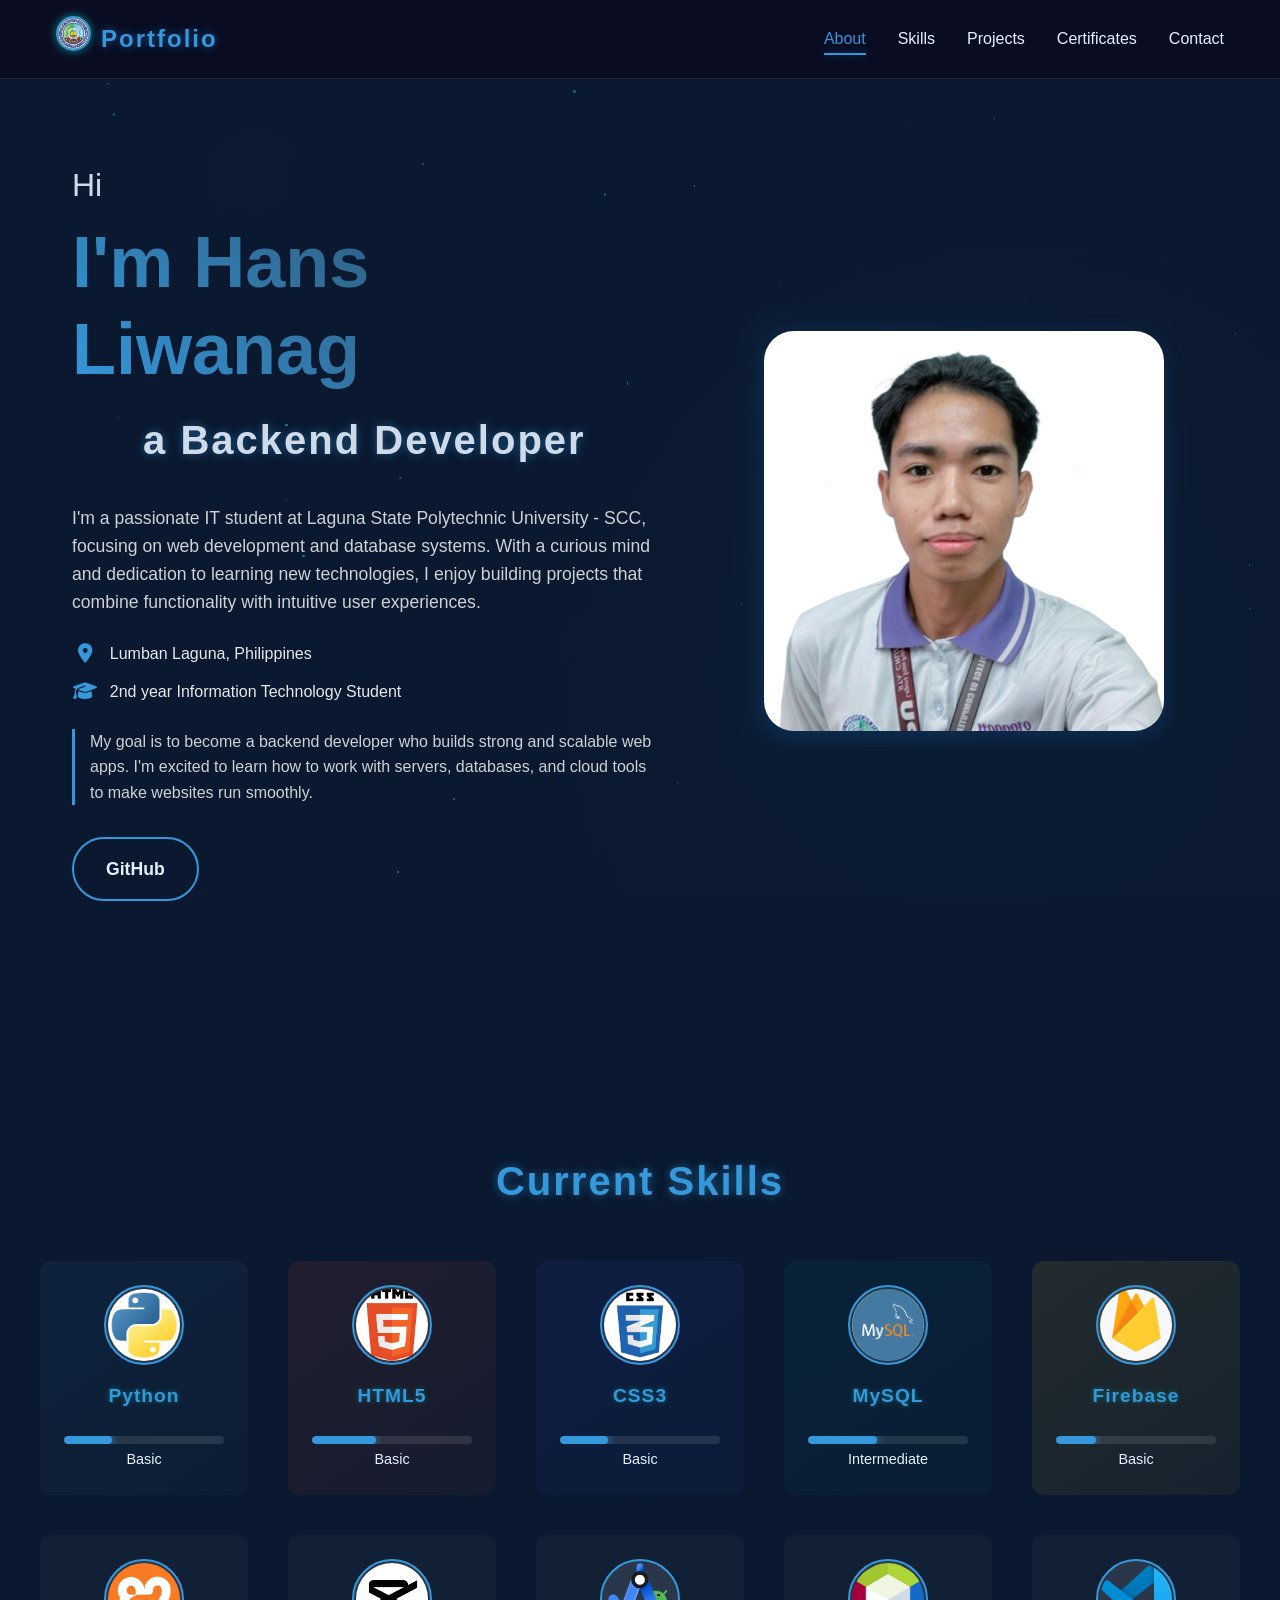
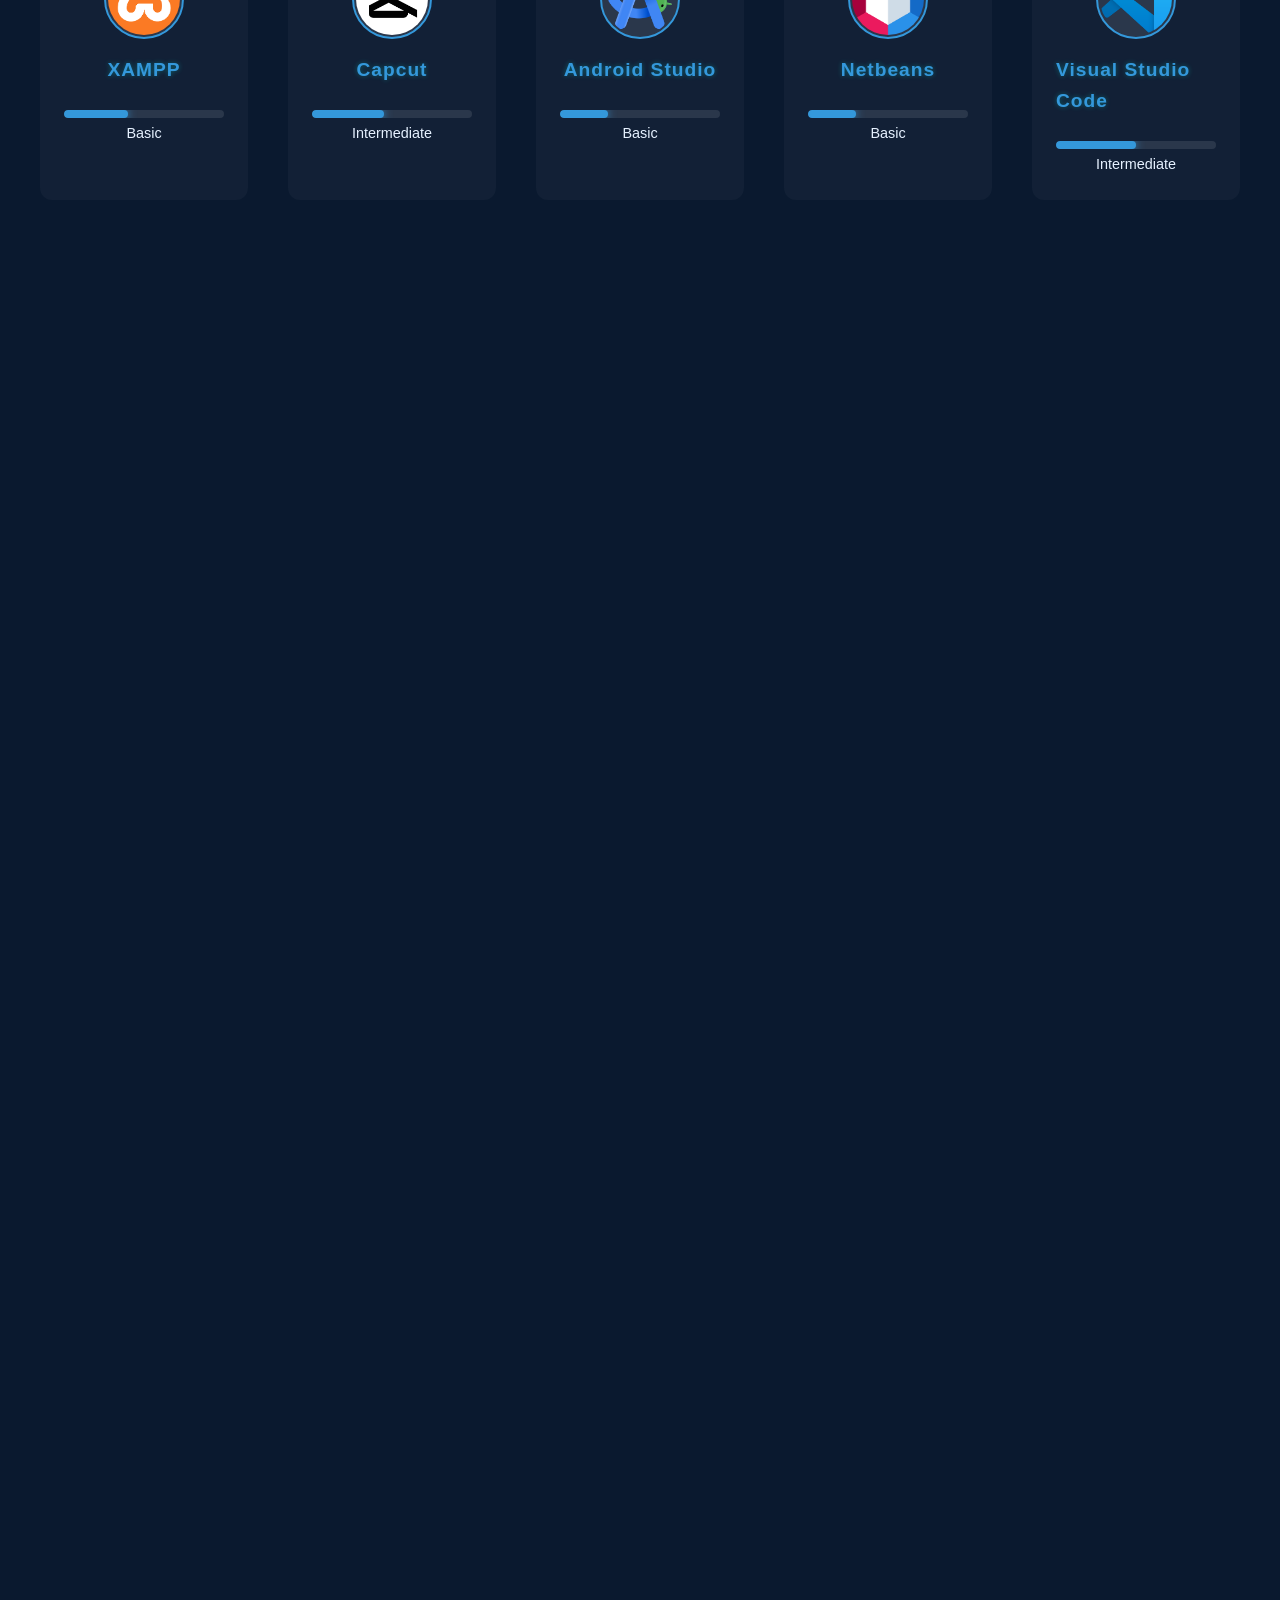
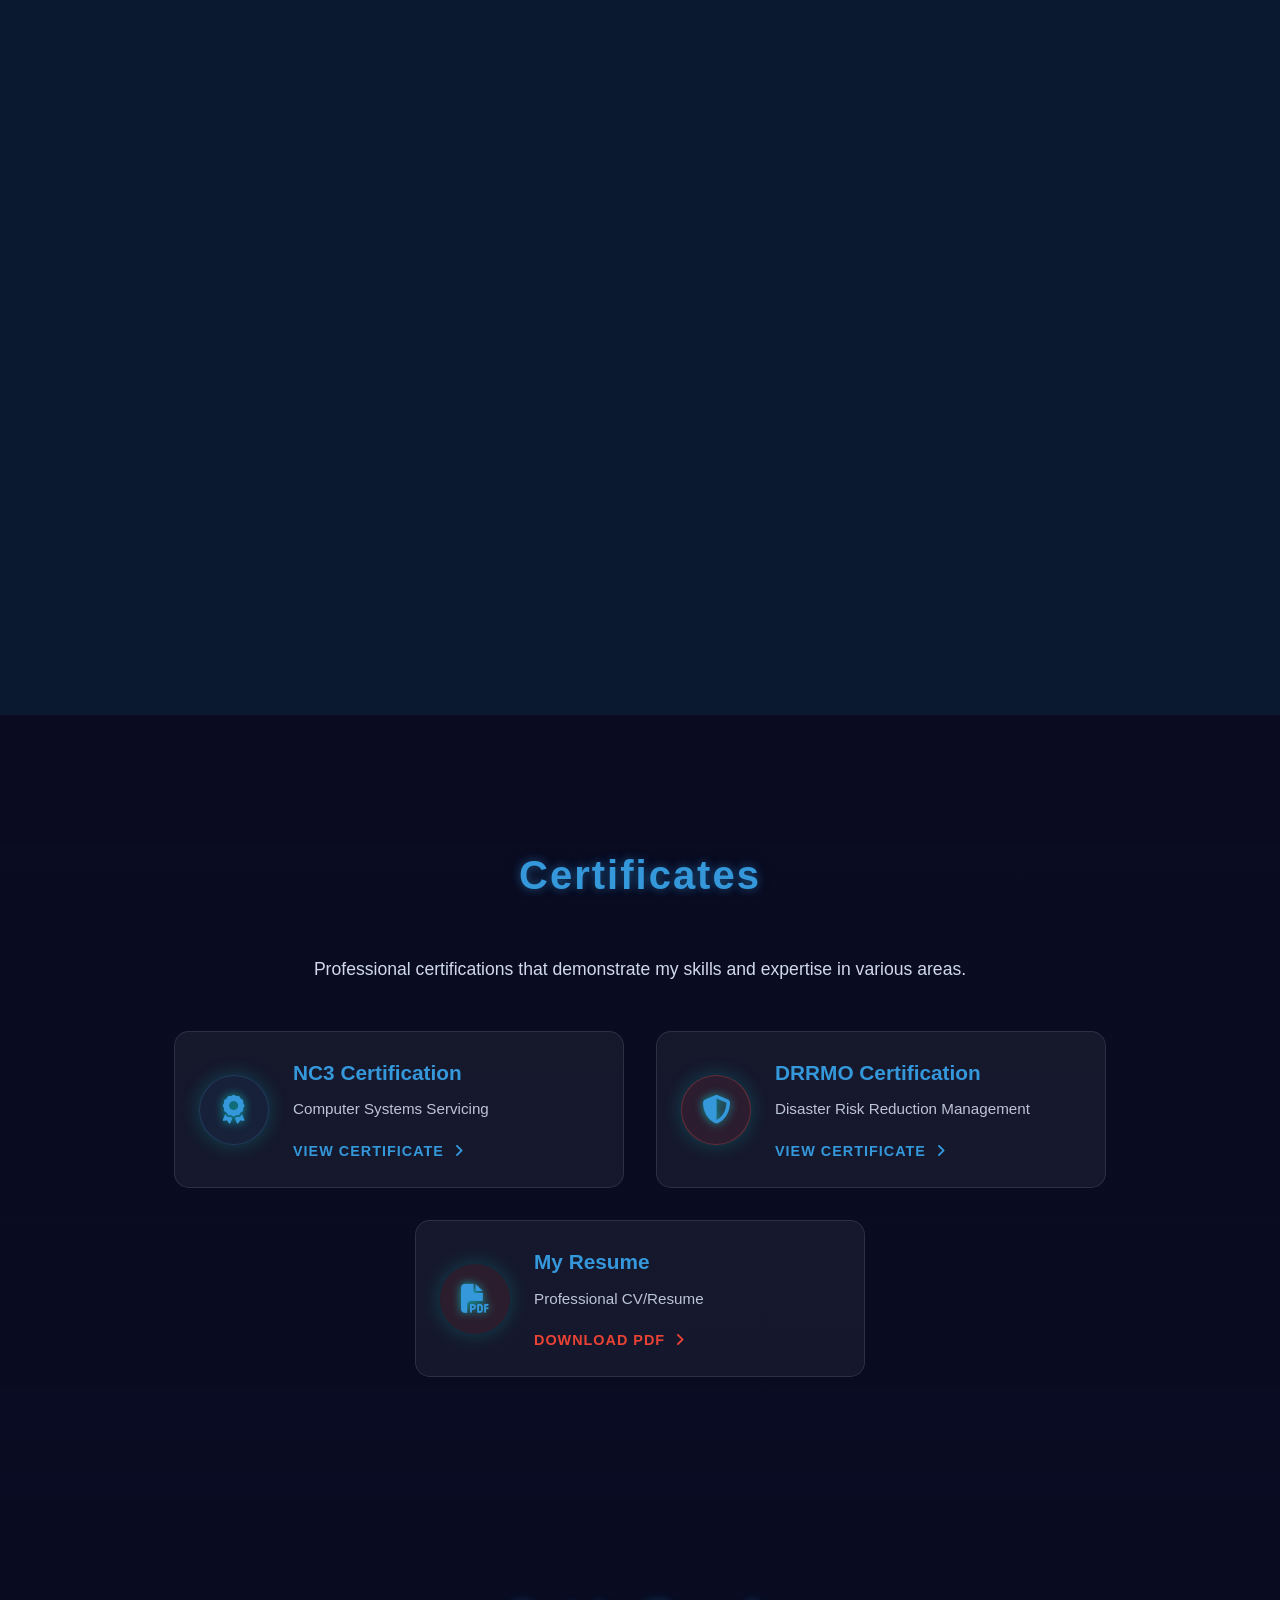
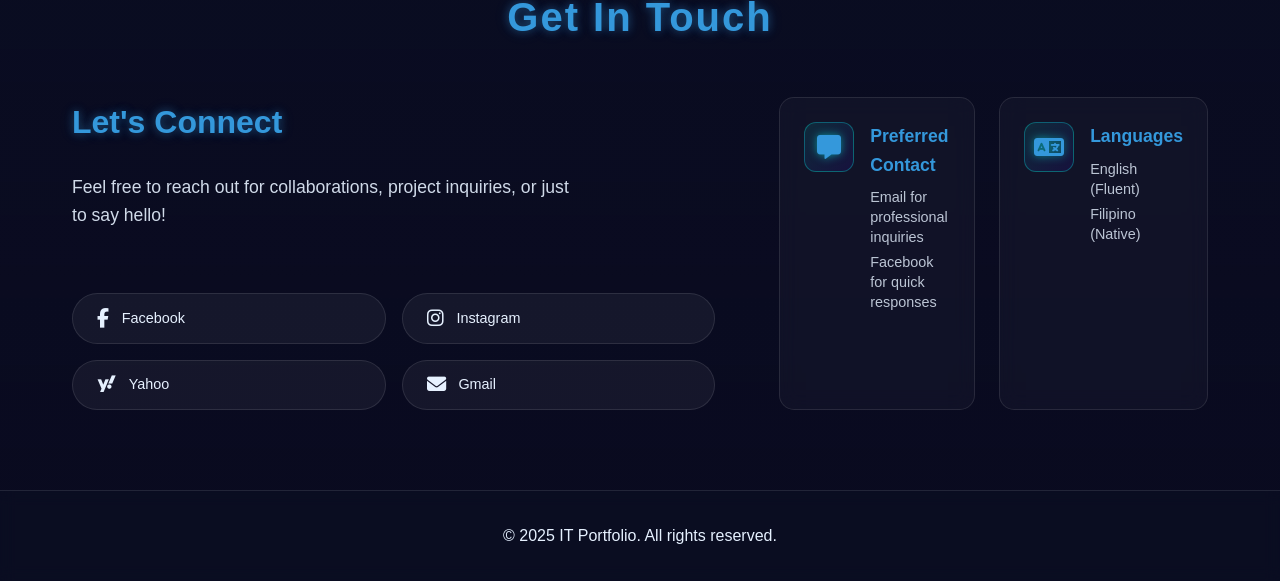
==== commit 1f5246e7: "update" ====
--- a/public/index.html
+++ b/public/index.html
@@ -5,13 +5,6 @@
     <meta name="viewport" content="width=device-width, initial-scale=1.0">
     
     <title>Liwanag Portfolio</title>
-    <link rel="stylesheet" href="src/cert.css">
-    <link rel="stylesheet" href="src/contact.css">
-    <link rel="stylesheet" href="src/project.css">
-    <link rel="stylesheet" href="src/projGallery.css">
-    <link rel="stylesheet" href="src/language.css">
-    <link rel="stylesheet" href="src/education.css">
-
     <link rel="stylesheet" href="src/styles.css">
     <link rel="stylesheet" href="https://cdnjs.cloudflare.com/ajax/libs/font-awesome/6.4.0/css/all.min.css">
 </head>
@@ -417,6 +410,6 @@
         </div>
     </div>
 
-    <script src="script.js"></script>
+    <script src="src/script.js"></script>
 </body>
 </html>
--- a/public/src/styles.css
+++ b/public/src/styles.css
@@ -147,9 +147,202 @@
     letter-spacing: 2px;
 }
 
-
-
-
+/* About Section */
+.about {
+    min-height: 100vh;
+    padding: 120px 0;
+    position: relative;
+    background: linear-gradient(
+        to bottom right,
+        rgba(10, 25, 47, 0.95),
+        rgba(10, 25, 47, 0.98)
+    );
+}
+
+.about-content {
+    display: grid;
+    grid-template-columns: 1fr 1fr;
+    gap: 80px;
+    max-width: 1400px;
+    margin: 0 auto;
+    padding: 0 2rem;
+    align-items: center;
+}
+
+.about-text-wrapper {
+    display: flex;
+    flex-direction: column;
+    gap: 2rem;
+}
+
+.about-header {
+    margin-bottom: 1.5rem;
+}
+
+.about-subtitle {
+    display: inline-block;
+    font-size: 1rem;
+    font-weight: 500;
+    color: var(--primary-color);
+    margin-bottom: 1rem;
+    padding: 0.5rem 1rem;
+    background: rgba(52, 152, 219, 0.1);
+    border-radius: 20px;
+}
+
+.about-title {
+    font-size: 3.5rem;
+    font-weight: 800;
+    background: linear-gradient(45deg, var(--primary-color), var(--accent-color));
+    -webkit-background-clip: text;
+    -webkit-text-fill-color: transparent;
+    margin-bottom: 1rem;
+}
+
+.title-badge {
+    display: inline-flex;
+    align-items: center;
+    gap: 0.5rem;
+    padding: 0.5rem 1rem;
+    background: rgba(255, 255, 255, 0.05);
+    border: 1px solid rgba(255, 255, 255, 0.1);
+    border-radius: 20px;
+    margin-top: 1rem;
+}
+
+.badge-icon {
+    font-size: 1.2rem;
+}
+
+.badge-text {
+    font-size: 1rem;
+    color: var(--text-color);
+}
+
+.about-stats {
+    display: grid;
+    grid-template-columns: repeat(2, 1fr);
+    gap: 2rem;
+    margin: 2rem 0;
+}
+
+.stat-item {
+    display: flex;
+    align-items: center;
+    gap: 1rem;
+    padding: 1.5rem;
+    background: rgba(255, 255, 255, 0.03);
+    border-radius: 15px;
+    border: 1px solid rgba(255, 255, 255, 0.05);
+    transition: transform 0.3s ease;
+}
+
+.stat-item:hover {
+    transform: translateY(-5px);
+    border-color: var(--primary-color);
+}
+
+.stat-icon {
+    width: 50px;
+    height: 50px;
+    display: flex;
+    align-items: center;
+    justify-content: center;
+    background: rgba(52, 152, 219, 0.1);
+    border-radius: 12px;
+    color: var(--primary-color);
+    font-size: 1.5rem;
+}
+
+.stat-info {
+    display: flex;
+    flex-direction: column;
+}
+
+.stat-value {
+    font-size: 1.5rem;
+    font-weight: 700;
+    color: var(--text-color);
+}
+
+.stat-label {
+    font-size: 0.9rem;
+    color: var(--text-color);
+    opacity: 0.7;
+}
+
+.tech-stack-badges {
+    display: flex;
+    gap: 1rem;
+    margin-top: 2rem;
+    justify-content: center;
+}
+
+.tech-badge {
+    padding: 0.5rem 1rem;
+    background: rgba(255, 255, 255, 0.05);
+    border: 1px solid rgba(255, 255, 255, 0.1);
+    border-radius: 20px;
+    font-size: 0.9rem;
+    color: var(--text-color);
+    transition: all 0.3s ease;
+}
+
+.tech-badge:hover {
+    background: rgba(52, 152, 219, 0.1);
+    border-color: var(--primary-color);
+    transform: translateY(-2px);
+}
+
+/* Responsive Design */
+@media (max-width: 1200px) {
+    .about-content {
+        gap: 60px;
+    }
+    
+    .about-title {
+        font-size: 3rem;
+    }
+}
+
+@media (max-width: 992px) {
+    .about-content {
+        grid-template-columns: 1fr;
+        text-align: center;
+    }
+    
+    .about-text-wrapper {
+        order: 2;
+    }
+    
+    .profile-image {
+        order: 1;
+        max-width: 400px;
+        margin: 0 auto;
+    }
+    
+    .stat-item {
+        justify-content: center;
+    }
+    
+    .about-details {
+        justify-content: center;
+    }
+}
+
+@media (max-width: 768px) {
+    .about {
+        padding: 80px 0;
+    }
+    
+    .about-title {
+        font-size: 2.5rem;
+    }
+    
+    .about-stats {
+        grid-template-columns: 1fr;
+    }
+}
 
 /* Footer */
 footer {
@@ -342,8 +535,6 @@
 .skill-card i {
     animation: float 3s ease-in-out infinite;
 }
-
-
 
 /* Hover Effects */
 .skill-card {
@@ -380,7 +571,6 @@
     opacity: 1;
     transform: translateY(0);
 }
-
 
 /* Enhanced Glassmorphism */
 .skill-card,
@@ -877,3 +1067,1492 @@
     }
 }
 
+/* Skills Section */
+.skills-grid {
+    display: grid;
+    grid-template-columns: repeat(auto-fit, minmax(250px, 1fr));
+    gap: 2rem;
+    max-width: 1200px;
+    margin: 0 auto;
+}
+
+.skill-card {
+    background: var(--card-bg);
+    padding: 2rem;
+    border-radius: 20px;
+    text-align: center;
+    backdrop-filter: blur(8px);
+    -webkit-backdrop-filter: blur(8px);
+    border: 1px solid var(--glass-effect);
+    box-shadow: var(--glass-shadow);
+    transition: all 0.3s ease;
+}
+
+.skill-card:hover {
+    transform: translateY(-5px);
+    box-shadow: var(--neon-shadow);
+}
+
+.skill-card i {
+    font-size: 2.5rem;
+    color: var(--primary-color);
+    margin-bottom: 1rem;
+    text-shadow: var(--neon-shadow);
+}
+
+
+/* Project Gallery Modal */
+.gallery-modal {
+    display: none;
+    position: fixed;
+    z-index: 2000;
+    left: 0;
+    top: 0;
+    width: 100%;
+    height: 100%;
+    background-color: rgba(0, 0, 0, 0.9);
+    overflow: hidden;
+    backdrop-filter: blur(5px);
+    -webkit-backdrop-filter: blur(5px);
+}
+
+.gallery-modal-content {
+    position: relative;
+    width: 90%;
+    max-width: 1000px;
+    margin: 4% auto;
+    height: 80vh;
+    border-radius: 15px;
+    overflow: hidden;
+    box-shadow: 0 0 30px rgba(0, 255, 242, 0.5);
+    border: 1px solid rgba(0, 255, 242, 0.3);
+}
+
+.gallery-slides {
+    width: 100%;
+    height: 100%;
+    position: relative;
+}
+
+.gallery-slide {
+    position: absolute;
+    top: 0;
+    left: 0;
+    width: 100%;
+    height: 100%;
+    opacity: 0;
+    transition: opacity 0.5s ease;
+    display: none;
+}
+
+.gallery-slide.active {
+    opacity: 1;
+    display: block;
+}
+
+.gallery-slide img {
+    width: 100%;
+    height: 100%;
+    object-fit: contain;
+}
+
+.gallery-prev, .gallery-next {
+    position: absolute;
+    top: 50%;
+    transform: translateY(-50%);
+    font-size: 2rem;
+    background: rgba(0, 0, 0, 0.5);
+    color: var(--primary-color);
+    width: 50px;
+    height: 50px;
+    border: none;
+    border-radius: 50%;
+    cursor: pointer;
+    display: flex;
+    align-items: center;
+    justify-content: center;
+    transition: all 0.3s ease;
+    outline: none;
+    border: 1px solid rgba(0, 255, 242, 0.3);
+}
+
+.gallery-prev {
+    left: 20px;
+}
+
+.gallery-next {
+    right: 20px;
+}
+
+.gallery-prev:hover, .gallery-next:hover {
+    background: rgba(0, 255, 242, 0.2);
+    transform: translateY(-50%) scale(1.1);
+}
+
+.gallery-close {
+    position: absolute;
+    top: 15px;
+    right: 20px;
+    font-size: 28px;
+    color: var(--primary-color);
+    cursor: pointer;
+    z-index: 1100;
+    width: 40px;
+    height: 40px;
+    background: rgba(0, 0, 0, 0.5);
+    border-radius: 50%;
+    display: flex;
+    align-items: center;
+    justify-content: center;
+    transition: all 0.3s ease;
+    border: 1px solid rgba(0, 255, 242, 0.3);
+}
+
+.gallery-close:hover {
+    background: rgba(0, 255, 242, 0.2);
+    transform: scale(1.1);
+}
+
+/* Enhanced gallery button styles */
+.project-gallery-btn {
+    background: linear-gradient(45deg, var(--primary-color), var(--secondary-color));
+    border: none;
+}
+
+.project-gallery-btn:hover {
+    transform: translateY(-3px) rotate(15deg);
+    box-shadow: 0 0 15px rgba(0, 255, 242, 0.5);
+}
+
+/* Responsive adjustments for gallery modal */
+@media (max-width: 768px) {
+    .gallery-modal-content {
+        width: 95%;
+        margin: 10% auto;
+    }
+    
+    .gallery-prev, .gallery-next {
+        width: 40px;
+        height: 40px;
+        font-size: 1.5rem;
+    }
+    
+    .gallery-close {
+        width: 35px;
+        height: 35px;
+        font-size: 24px;
+    }
+}
+
+@media (max-width: 480px) {
+    .gallery-modal-content {
+        width: 100%;
+        height: 70vh;
+        margin: 15% auto;
+    }
+    
+    .gallery-prev, .gallery-next {
+        width: 35px;
+        height: 35px;
+        font-size: 1.2rem;
+    }
+    
+    .gallery-prev {
+        left: 10px;
+    }
+    
+    .gallery-next {
+        right: 10px;
+    }
+}
+
+/* Gallery slide caption */
+.slide-caption {
+    position: absolute;
+    bottom: 0;
+    left: 0;
+    width: 100%;
+    background: linear-gradient(to top, rgba(0, 0, 0, 0.8), transparent);
+    color: var(--text-color);
+    padding: 15px;
+    font-size: 1rem;
+    text-align: center;
+    opacity: 0.9;
+    transform: translateY(100%);
+    transition: transform 0.3s ease;
+}
+
+.gallery-slide.active:hover .slide-caption {
+    transform: translateY(0);
+}
+
+@media (max-width: 768px) {
+    .slide-caption {
+        padding: 10px;
+        font-size: 0.9rem;
+    }
+}
+/* End of Project Gallery Modal */
+
+
+/* Projects Section */
+.project-grid {
+    display: grid;
+    grid-template-columns: repeat(auto-fit, minmax(350px, 1fr));
+    gap: 2.5rem;
+    max-width: 1200px;
+    margin: 0 auto;
+    padding: 0 1rem;
+}
+
+.project-card {
+    background: rgba(255, 255, 255, 0.03);
+    border-radius: 20px;
+    overflow: hidden;
+    backdrop-filter: blur(10px);
+    -webkit-backdrop-filter: blur(10px);
+    border: 1px solid rgba(255, 255, 255, 0.1);
+    box-shadow: 0 8px 32px 0 rgba(31, 38, 135, 0.37);
+    transition: all 0.4s cubic-bezier(0.4, 0, 0.2, 1);
+}
+
+.project-card:hover {
+    transform: translateY(-10px);
+    box-shadow: 0 15px 45px rgba(0, 0, 0, 0.2);
+    border: 1px solid rgba(255, 255, 255, 0.2);
+}
+
+.project-image {
+    position: relative;
+    width: 100%;
+    height: 250px;
+    overflow: hidden;
+}
+
+.project-image img {
+    width: 100%;
+    height: 100%;
+    object-fit: cover;
+    transition: transform 0.5s ease;
+}
+
+.project-card:hover .project-image img {
+    transform: scale(1.1);
+}
+
+.project-overlay {
+    position: absolute;
+    top: 0;
+    left: 0;
+    width: 100%;
+    height: 100%;
+    background: linear-gradient(
+        to bottom,
+        rgba(0, 255, 242, 0.1),
+        rgba(72, 0, 255, 0.3)
+    );
+    display: flex;
+    justify-content: center;
+    align-items: center;
+    opacity: 0;
+    transition: opacity 0.3s ease;
+}
+
+.project-card:hover .project-overlay {
+    opacity: 1;
+}
+
+.project-links {
+    display: flex;
+    gap: 1.5rem;
+}
+
+.project-link {
+    width: 45px;
+    height: 45px;
+    background: rgba(255, 255, 255, 0.1);
+    border-radius: 50%;
+    display: flex;
+    justify-content: center;
+    align-items: center;
+    color: var(--text-color);
+    text-decoration: none;
+    font-size: 1.2rem;
+    backdrop-filter: blur(5px);
+    -webkit-backdrop-filter: blur(5px);
+    border: 1px solid rgba(255, 255, 255, 0.2);
+    transition: all 0.3s ease;
+}
+
+.project-link:hover {
+    background: var(--primary-color);
+    transform: translateY(-3px);
+}
+
+.project-card h3 {
+    color: var(--primary-color);
+    font-size: 1.5rem;
+    margin: 1.5rem 1.5rem 1rem;
+    text-shadow: 0 0 10px rgba(0, 255, 242, 0.3);
+}
+
+.project-card p {
+    color: var(--text-color);
+    margin: 0 1.5rem 1.5rem;
+    line-height: 1.6;
+    opacity: 0.9;
+}
+
+/* Project Badges and Tags */
+.project-badge {
+    position: absolute;
+    top: 1rem;
+    right: 1rem;
+    padding: 0.5rem 1rem;
+    border-radius: 20px;
+    font-size: 0.8rem;
+    font-weight: 600;
+    backdrop-filter: blur(5px);
+    -webkit-backdrop-filter: blur(5px);
+    z-index: 2;
+}
+
+.badge-completed {
+    background: rgba(0, 255, 242, 0.1);
+    color: var(--primary-color);
+    border: 1px solid var(--primary-color);
+}
+
+.badge-progress {
+    background: rgba(255, 202, 40, 0.1);
+    color: #FFCA28;
+    border: 1px solid #FFCA28;
+}
+
+.project-tech-stack {
+    display: flex;
+    flex-wrap: wrap;
+    gap: 0.5rem;
+    padding: 0 1.5rem 1.5rem;
+}
+
+.tech-tag {
+    padding: 0.3rem 0.8rem;
+    border-radius: 15px;
+    font-size: 0.8rem;
+    background: rgba(255, 255, 255, 0.05);
+    color: var(--text-color);
+    border: 1px solid rgba(255, 255, 255, 0.1);
+    transition: all 0.3s ease;
+}
+
+.tech-tag:hover {
+    background: rgba(0, 255, 242, 0.1);
+    border-color: var(--primary-color);
+    transform: translateY(-2px);
+}
+
+/* Programming Languages Grid */
+.languages-grid {
+    display: grid;
+    grid-template-columns: repeat(auto-fit, minmax(200px, 1fr));
+    gap: 2.5rem;
+    max-width: 1200px;
+    margin: 0 auto;
+}
+
+.language-card {
+    display: flex;
+    flex-direction: column;
+    align-items: center;
+    padding: 1.5rem;
+    background: var(--card-bg);
+    border-radius: 12px;
+    position: relative;
+    overflow: hidden;
+    transition: transform 0.3s ease;
+    margin-bottom: 0; /* Remove bottom margin */
+}
+
+.language-card::before {
+    content: '';
+    position: absolute;
+    top: 0;
+    left: 0;
+    width: 100%;
+    height: 100%;
+    background: linear-gradient(225deg, transparent, rgba(0, 255, 242, 0.1));
+    opacity: 0;
+    transition: opacity 0.4s ease;
+}
+
+.language-card:hover::before {
+    opacity: 1;
+}
+
+.language-card:hover {
+    transform: translateY(-10px);
+    box-shadow: 0 15px 30px rgba(0, 0, 0, 0.2);
+}
+
+.language-card img {
+    width: 80px;
+    height: 80px;
+    border-radius: 50%;
+    object-fit: cover;
+    margin-bottom: 1rem;
+    border: 2px solid var(--primary-color);
+    padding: 2px;
+    transition: transform 0.3s ease, box-shadow 0.3s ease;
+    background-color: rgba(255, 255, 255, 0.1); /* Add background color */
+    aspect-ratio: 1 / 1; /* Ensure perfect circle */
+    display: block; /* Prevent layout shifts */
+}
+
+.language-card:hover img {
+    transform: scale(1.1);
+    box-shadow: 0 0 15px var(--primary-color);
+}
+
+.language-card h3 {
+    color: var(--primary-color);
+    margin-bottom: 1rem;
+    font-size: 1.2rem;
+    font-weight: 600;
+    letter-spacing: 1px;
+    position: relative;
+    z-index: 2;
+    transition: all 0.3s ease;
+    text-shadow: 0 0 5px rgba(0, 255, 242, 0.3);
+}
+
+.language-card:hover h3 {
+    transform: scale(1.05);
+}
+
+/* New features for language cards */
+.experience-level {
+    width: 100%;
+    margin-top: 0.5rem;
+    margin-bottom: 0; /* Remove bottom margin */
+    text-align: center;
+}
+
+.skill-level {
+    width: 100%;
+    height: 8px;
+    background: rgba(255, 255, 255, 0.1);
+    border-radius: 10px;
+    overflow: hidden;
+    position: relative;
+    margin-bottom: 0; /* Remove bottom margin */
+}
+
+.skill-level span {
+    position: absolute;
+    height: 100%;
+    width: 0;
+    left: 0;
+    background: var(--primary-color);
+    border-radius: 10px;
+    box-shadow: 0 0 10px var(--primary-color);
+    transition: width 1.5s ease-in-out;
+}
+
+.experience-level p {
+    margin: 0.25rem 0 0 0; /* Adjust top margin only */
+    color: var(--text-secondary);
+    font-size: 0.9rem;
+}
+
+.language-description {
+    font-size: 0.9rem;
+    color: rgba(255, 255, 255, 0.7);
+    text-align: center;
+    margin-top: 0;
+    margin-bottom: auto;
+    padding: 0 10px;
+    line-height: 1.4;
+    opacity: 0;
+    transform: translateY(10px);
+    transition: all 0.3s ease-in-out;
+    position: relative;
+    z-index: 2;
+}
+
+.language-card:hover .language-description {
+    opacity: 1;
+    transform: translateY(0);
+}
+
+.tech-glow {
+    position: absolute;
+    bottom: -50px;
+    left: 50%;
+    transform: translateX(-50%);
+    width: 150px;
+    height: 150px;
+    border-radius: 50%;
+    opacity: 0;
+    transition: all 0.5s ease;
+    filter: blur(30px);
+    z-index: 1;
+}
+
+.language-card:hover .tech-glow {
+    opacity: 0.4;
+    bottom: -20px;
+}
+
+/* Language card specific colors */
+.language-card:nth-child(1) { /* Python */
+    background: linear-gradient(145deg, rgba(55, 118, 171, 0.1), rgba(55, 118, 171, 0.05));
+}
+.language-card:nth-child(1) .tech-glow { background: #3776AB; }
+
+.language-card:nth-child(2) { /* HTML */
+    background: linear-gradient(145deg, rgba(228, 77, 38, 0.1), rgba(228, 77, 38, 0.05));
+}
+.language-card:nth-child(2) .tech-glow { background: #E44D26; }
+
+.language-card:nth-child(3) { /* CSS */
+    background: linear-gradient(145deg, rgba(38, 77, 228, 0.1), rgba(38, 77, 228, 0.05));
+}
+.language-card:nth-child(3) .tech-glow { background: #264DE4; }
+
+.language-card:nth-child(4) { /* MySQL */
+    background: linear-gradient(145deg, rgba(0, 117, 143, 0.1), rgba(0, 117, 143, 0.05));
+}
+.language-card:nth-child(4) .tech-glow { background: #00758F; }
+
+.language-card:nth-child(5) { /* Firebase */
+    background: linear-gradient(145deg, rgba(255, 202, 40, 0.1), rgba(255, 202, 40, 0.05));
+}
+.language-card:nth-child(5) .tech-glow { background: #FFCA28; }
+
+/* Add animation for the skill level on load */
+@keyframes skillFill {
+    from { width: 0; }
+    to { width: var(--fill-width); }
+}
+
+/* Initialize these with appropriate skill levels */
+.language-card:nth-child(1) .skill-level span { --fill-width: 75%; animation: skillFill 1.5s ease-out forwards; }
+.language-card:nth-child(2) .skill-level span { --fill-width: 90%; animation: skillFill 1.5s ease-out forwards; }
+.language-card:nth-child(3) .skill-level span { --fill-width: 85%; animation: skillFill 1.5s ease-out forwards; }
+.language-card:nth-child(4) .skill-level span { --fill-width: 70%; animation: skillFill 1.5s ease-out forwards; }
+.language-card:nth-child(5) .skill-level span { --fill-width: 65%; animation: skillFill 1.5s ease-out forwards; }
+
+/* Add a subtle animation to all cards on page load */
+@keyframes cardEntrance {
+    from {
+        opacity: 0;
+        transform: translateY(20px);
+    }
+    to {
+        opacity: 1;
+        transform: translateY(0);
+    }
+}
+
+.language-card {
+    animation: cardEntrance 0.8s ease-out;
+    animation-fill-mode: backwards;
+}
+
+/* Stagger the animation for each card */
+.language-card:nth-child(1) { animation-delay: 0.1s; }
+.language-card:nth-child(2) { animation-delay: 0.2s; }
+.language-card:nth-child(3) { animation-delay: 0.3s; }
+.language-card:nth-child(4) { animation-delay: 0.4s; }
+.language-card:nth-child(5) { animation-delay: 0.5s; }
+
+/* Responsive adjustments */
+@media (max-width: 1200px) {
+    .languages-grid {
+        grid-template-columns: repeat(auto-fit, minmax(180px, 1fr));
+        gap: 2rem;
+    }
+}
+
+@media (max-width: 768px) {
+    .languages-grid {
+        grid-template-columns: repeat(auto-fit, minmax(150px, 1fr));
+        gap: 1.5rem;
+    }
+
+    .language-card {
+        padding: 1.5rem 1rem;
+        min-height: 280px;
+    }
+
+    .language-card img {
+        width: 60px;
+        height: 60px;
+    }
+    
+    .language-card h3 {
+        font-size: 1rem;
+    }
+    
+    .language-description {
+        font-size: 0.8rem;
+    }
+}
+
+@media (max-width: 480px) {
+    .languages-grid {
+        grid-template-columns: repeat(2, 1fr);
+        gap: 1rem;
+    }
+
+    .language-card {
+        padding: 1.5rem 1rem;
+        min-height: 250px;
+    }
+
+    .language-card img {
+        width: 50px;
+        height: 50px;
+    }
+    
+    .experience-level {
+        margin: 5px 0 10px;
+    }
+    
+    .language-description {
+        display: none; /* Hide descriptions on very small screens */
+    }
+}
+
+/* Education Section */
+.education-grid {
+    display: grid;
+    grid-template-columns: repeat(auto-fit, minmax(300px, 1fr));
+    gap: 2.5rem;
+    max-width: 1200px;
+    margin: 0 auto;
+    padding: 0 1rem;
+}
+
+.education-card {
+    background: rgba(255, 255, 255, 0.03);
+    border-radius: 24px;
+    overflow: hidden;
+    backdrop-filter: blur(10px);
+    -webkit-backdrop-filter: blur(10px);
+    border: 1px solid rgba(255, 255, 255, 0.1);
+    box-shadow: 0 8px 32px 0 rgba(31, 38, 135, 0.37);
+    transition: all 0.4s cubic-bezier(0.4, 0, 0.2, 1);
+    position: relative;
+    min-height: 400px;
+}
+
+.education-card:hover {
+    transform: translateY(-10px);
+    border: 1px solid var(--primary-color);
+    box-shadow: 0 15px 45px rgba(0, 255, 242, 0.2);
+}
+
+.school-logo {
+    position: absolute;
+    width: 100%;
+    height: 100%;
+    display: flex;
+    align-items: center;
+    justify-content: center;
+    background: linear-gradient(
+        45deg,
+        rgba(255, 255, 255, 0.05),
+        rgba(255, 255, 255, 0.02)
+    );
+    opacity: 1;
+    transition: all 0.4s cubic-bezier(0.4, 0, 0.2, 1);
+    z-index: 2;
+}
+
+.education-card:hover .school-logo {
+    opacity: 0;
+    transform: scale(0.8);
+    pointer-events: none;
+}
+
+.school-logo img {
+    max-width: 200px;
+    max-height: 200px;
+    width: 200px;
+    height: 200px;
+    object-fit: cover;
+    border-radius: 50%;
+    filter: brightness(0.9) drop-shadow(0 0 10px rgba(0, 255, 242, 0.3));
+    transition: all 0.4s ease;
+    transform: scale(1);
+    border: 3px solid var(--primary-color);
+    box-shadow: 0 0 20px rgba(0, 255, 242, 0.3);
+}
+
+.school-info {
+    padding: 2rem;
+    background: rgba(255, 255, 255, 0.03);
+    height: 100%;
+    transition: all 0.4s cubic-bezier(0.4, 0, 0.2, 1);
+    opacity: 0;
+    transform: scale(0.9);
+}
+
+.education-card:hover .school-info {
+    opacity: 1;
+    transform: scale(1);
+}
+
+.school-info h3 {
+    font-size: 1.5rem;
+    color: var(--primary-color);
+    margin-bottom: 0.5rem;
+    text-shadow: 0 0 10px rgba(0, 255, 242, 0.3);
+}
+
+.school-info .degree {
+    font-size: 1.1rem;
+    color: var(--text-color);
+    margin-bottom: 0.5rem;
+    font-weight: 600;
+}
+
+.school-info .year {
+    font-size: 0.9rem;
+    color: var(--primary-color);
+    margin-bottom: 1rem;
+    opacity: 0.8;
+}
+
+.school-info .description {
+    color: var(--text-color);
+    line-height: 1.6;
+    opacity: 0.9;
+}
+
+/* Education card entrance animation */
+.education-card {
+    opacity: 0;
+    transform: translateY(20px);
+    animation: educationCardEntrance 0.6s ease forwards;
+}
+
+@keyframes educationCardEntrance {
+    to {
+        opacity: 1;
+        transform: translateY(0);
+    }
+}
+
+.education-card:nth-child(1) { animation-delay: 0.2s; }
+.education-card:nth-child(2) { animation-delay: 0.4s; }
+.education-card:nth-child(3) { animation-delay: 0.6s; }
+
+/* Responsive adjustments for education section */
+@media (max-width: 768px) {
+    .education-grid {
+        grid-template-columns: 1fr;
+        gap: 2rem;
+    }
+
+    .education-card {
+        min-height: 350px;
+    }
+
+    .school-logo {
+        position: relative;
+        height: auto;
+        padding: 2rem 0;
+    }
+
+    .school-logo img {
+        width: 150px;
+        height: 150px;
+        max-width: 150px;
+        max-height: 150px;
+    }
+
+    .school-info {
+        padding: 1.5rem;
+        opacity: 1;
+        transform: scale(1);
+        position: relative;
+    }
+
+    .education-card:hover .school-logo {
+        opacity: 1;
+        transform: scale(1);
+    }
+
+    .education-card .school-info {
+        background: rgba(255, 255, 255, 0.03);
+    }
+}
+
+@media (max-width: 480px) {
+    .education-card {
+        min-height: 300px;
+    }
+
+    .school-logo {
+        padding: 1.5rem 0;
+    }
+
+    .school-logo img {
+        width: 120px;
+        height: 120px;
+        max-width: 120px;
+        max-height: 120px;
+    }
+
+    .school-info {
+        padding: 1.25rem;
+    }
+
+    .school-info h3 {
+        font-size: 1.2rem;
+    }
+
+    .school-info .degree {
+        font-size: 0.95rem;
+    }
+
+    .school-info .year {
+        font-size: 0.85rem;
+    }
+
+    .school-info .description {
+        font-size: 0.9rem;
+    }
+}
+/* Contact Section */
+.contact {
+    background: linear-gradient(
+        to bottom,
+        rgba(10, 10, 31, 0.8),
+        rgba(10, 10, 31, 0.95)
+    );
+    position: relative;
+    overflow: hidden;
+}
+
+.contact-container {
+    display: grid;
+    grid-template-columns: 1.2fr 0.8fr;
+    gap: 4rem;
+    max-width: 1200px;
+    margin: 0 auto;
+    padding: 0 2rem;
+}
+
+.contact-info {
+    display: flex;
+    flex-direction: column;
+    justify-content: center;
+}
+
+.contact-info h3 {
+    font-size: 2rem;
+    margin-bottom: 1.5rem;
+    color: var(--primary-color);
+    text-shadow: var(--neon-shadow);
+}
+
+.contact-info p {
+    font-size: 1.1rem;
+    margin-bottom: 2rem;
+    color: var(--text-color);
+    opacity: 0.9;
+    line-height: 1.6;
+    max-width: 500px;
+}
+
+.contact-detail {
+    display: flex;
+    align-items: center;
+    margin-bottom: 1.5rem;
+    gap: 1rem;
+}
+
+.contact-detail i {
+    font-size: 1.2rem;
+    color: var(--primary-color);
+    width: 40px;
+    height: 40px;
+    display: flex;
+    align-items: center;
+    justify-content: center;
+    background: rgba(255, 255, 255, 0.05);
+    border-radius: 50%;
+    box-shadow: 0 0 15px rgba(0, 255, 242, 0.1);
+}
+
+.contact-detail span {
+    font-size: 1.1rem;
+    color: var(--text-color);
+}
+
+.contact-social {
+    display: grid;
+    grid-template-columns: repeat(2, 1fr);
+    gap: 1rem;
+    margin-top: 2rem;
+}
+
+.contact-social-icon {
+    display: flex;
+    align-items: center;
+    padding: 0.8rem 1.5rem;
+    border-radius: 50px;
+    text-decoration: none;
+    transition: all 0.3s ease;
+    background: rgba(255, 255, 255, 0.05);
+    border: 1px solid rgba(255, 255, 255, 0.1);
+    color: var(--text-color);
+    gap: 0.8rem;
+}
+
+.contact-social-icon i {
+    font-size: 1.2rem;
+}
+
+.contact-social-icon span {
+    font-size: 0.9rem;
+    font-weight: 500;
+}
+
+.contact-social-icon.facebook:hover {
+    background: rgba(66, 103, 178, 0.2);
+    border-color: #4267B2;
+    transform: translateY(-3px);
+    box-shadow: 0 5px 15px rgba(66, 103, 178, 0.3);
+}
+
+.contact-social-icon.instagram:hover {
+    background: linear-gradient(45deg, rgba(255, 105, 180, 0.2), rgba(255, 88, 96, 0.2), rgba(253, 177, 154, 0.2));
+    border-color: #E1306C;
+    transform: translateY(-3px);
+    box-shadow: 0 5px 15px rgba(225, 48, 108, 0.3);
+}
+
+.contact-social-icon.tiktok:hover {
+    background: rgba(0, 0, 0, 0.2);
+    border-color: #000000;
+    transform: translateY(-3px);
+    box-shadow: 0 5px 15px rgba(0, 0, 0, 0.3);
+}
+.contact-social-icon.yahoo:hover {
+    background: rgba(128, 5, 128, 0.2);
+    border-color: #7b137b;
+    transform: translateY(-3px);
+    box-shadow: 0 5px 15px rgba(139, 5, 110, 0.95);
+}
+
+.contact-social-icon.gmail:hover {
+    background: rgba(234, 67, 53, 0.2);
+    border-color: #EA4335;
+    transform: translateY(-3px);
+    box-shadow: 0 5px 15px rgba(234, 67, 53, 0.3);
+}
+
+
+/* Contact Features Styles */
+.contact-features {
+    display: grid;
+    grid-template-columns: repeat(2, 1fr);
+    gap: 1.5rem;
+    width: 100%;
+}
+
+.contact-feature-item {
+    background: rgba(255, 255, 255, 0.03);
+    border-radius: 15px;
+    padding: 1.5rem;
+    display: flex;
+    align-items: flex-start;
+    gap: 1rem;
+    backdrop-filter: blur(10px);
+    -webkit-backdrop-filter: blur(10px);
+    border: 1px solid rgba(255, 255, 255, 0.1);
+    transition: all 0.3s ease;
+}
+
+.contact-feature-item:hover {
+    transform: translateY(-5px);
+    border-color: var(--primary-color);
+    box-shadow: 0 10px 20px rgba(0, 255, 242, 0.2);
+}
+
+.feature-icon {
+    display: flex;
+    align-items: center;
+    justify-content: center;
+    width: 50px;
+    height: 50px;
+    border-radius: 12px;
+    background: linear-gradient(135deg, 
+        rgba(0, 255, 242, 0.1), 
+        rgba(72, 0, 255, 0.1));
+    border: 1px solid rgba(0, 255, 242, 0.3);
+}
+
+.feature-icon i {
+    font-size: 1.5rem;
+    color: var(--primary-color);
+    text-shadow: 0 0 8px rgba(0, 255, 242, 0.5);
+}
+
+.feature-content {
+    flex: 1;
+}
+
+.feature-content h4 {
+    font-size: 1.1rem;
+    font-weight: 600;
+    color: var(--primary-color);
+    margin-bottom: 0.5rem;
+}
+
+.feature-content p {
+    font-size: 0.9rem;
+    color: var(--text-color);
+    opacity: 0.8;
+    line-height: 1.4;
+    margin-bottom: 0.3rem;
+}
+
+
+
+/* Responsive adjustments for contact features */
+@media (max-width: 992px) {
+    .contact-container {
+        grid-template-columns: 1fr;
+        gap: 3rem;
+    }
+    
+    .contact-features {
+        grid-template-columns: repeat(2, 1fr);
+    }
+}
+
+@media (max-width: 768px) {
+    .contact-features {
+        gap: 1rem;
+    }
+    
+    .feature-icon {
+        width: 40px;
+        height: 40px;
+    }
+    
+    .feature-icon i {
+        font-size: 1.2rem;
+    }
+    
+    .feature-content h4 {
+        font-size: 1rem;
+    }
+    
+    .feature-content p {
+        font-size: 0.85rem;
+    }
+}
+
+@media (max-width: 576px) {
+    .contact-features {
+        grid-template-columns: 1fr;
+    }
+    
+    .contact-feature-item {
+        padding: 1.2rem;
+    }
+}
+
+/* Responsive adjustments for the contact section */
+@media (max-width: 768px) {
+    .contact-social {
+        grid-template-columns: 1fr;
+    }
+    
+    .contact-info h3 {
+        font-size: 1.8rem;
+    }
+    
+    .contact-info p {
+        font-size: 1rem;
+    }
+    
+    .contact-detail i {
+        width: 35px;
+        height: 35px;
+        font-size: 1rem;
+    }
+    
+    .contact-detail span {
+        font-size: 1rem;
+    }
+    
+    .contact-social-icon {
+        padding: 0.7rem 1.2rem;
+    }
+    
+    .contact-social-icon i {
+        font-size: 1rem;
+    }
+    
+    .contact-social-icon span {
+        font-size: 0.8rem;
+    }
+}
+/* Certificates Section */
+.certificates {
+    background: linear-gradient(
+        to bottom,
+        rgba(10, 10, 31, 0.9),
+        rgba(10, 10, 31, 0.8)
+    );
+    position: relative;
+    overflow: hidden;
+}
+
+.certificates-container {
+    max-width: 1000px;
+    margin: 0 auto;
+    padding: 0 2rem;
+    text-align: center;
+}
+
+.certificates-intro {
+    font-size: 1.1rem;
+    color: var(--text-color);
+    opacity: 0.9;
+    max-width: 700px;
+    margin: 0 auto 3rem;
+}
+
+.certificates-buttons {
+    display: flex;
+    flex-wrap: wrap;
+    justify-content: center;
+    gap: 2rem;
+}
+
+.certificate-btn {
+    display: flex;
+    align-items: center;
+    background: rgba(255, 255, 255, 0.05);
+    border-radius: 15px;
+    padding: 1.5rem;
+    width: 100%;
+    max-width: 450px;
+    text-decoration: none;
+    transition: all 0.3s ease;
+    border: 1px solid rgba(255, 255, 255, 0.1);
+    text-align: left;
+    overflow: hidden;
+    position: relative;
+    cursor: pointer;
+    backface-visibility: hidden;
+    -webkit-tap-highlight-color: transparent;
+}
+
+.certificate-btn::after {
+    content: '';
+    position: absolute;
+    top: 0;
+    left: 0;
+    width: 100%;
+    height: 100%;
+    background: transparent;
+    z-index: 1;
+}
+
+.certificate-btn::before {
+    content: '';
+    position: absolute;
+    top: 0;
+    left: 0;
+    width: 100%;
+    height: 100%;
+    background: linear-gradient(45deg, transparent, rgba(255, 255, 255, 0.05), transparent);
+    transform: translateX(-100%);
+    transition: transform 0.6s ease;
+}
+
+.certificate-btn:hover::before {
+    transform: translateX(100%);
+}
+
+.certificate-icon {
+    width: 70px;
+    height: 70px;
+    min-width: 70px;
+    border-radius: 50%;
+    display: flex;
+    align-items: center;
+    justify-content: center;
+    margin-right: 1.5rem;
+    background: rgba(255, 255, 255, 0.05);
+    box-shadow: 0 0 20px rgba(0, 255, 242, 0.2);
+    position: relative;
+    z-index: 2;
+    transition: all 0.3s ease;
+}
+
+.certificate-btn:hover .certificate-icon {
+    transform: scale(1.1);
+}
+
+.certificate-icon i {
+    font-size: 1.8rem;
+    color: var(--primary-color);
+    text-shadow: 0 0 10px rgba(0, 255, 242, 0.6);
+}
+
+.certificate-info {
+    flex: 1;
+    position: relative;
+    z-index: 2;
+}
+
+.certificate-info h3 {
+    color: var(--primary-color);
+    font-size: 1.3rem;
+    margin-bottom: 0.5rem;
+    transition: all 0.3s ease;
+}
+
+.certificate-info p {
+    color: var(--text-color);
+    font-size: 0.95rem;
+    opacity: 0.8;
+    margin-bottom: 1rem;
+}
+
+.view-certificate {
+    display: inline-block;
+    color: var(--primary-color);
+    font-size: 0.9rem;
+    font-weight: 600;
+    text-transform: uppercase;
+    letter-spacing: 1px;
+    position: relative;
+    padding-right: 20px;
+    transition: all 0.3s ease;
+}
+
+.view-certificate::after {
+    content: '\f105';
+    font-family: 'Font Awesome 5 Free';
+    font-weight: 900;
+    position: absolute;
+    right: 0;
+    top: 50%;
+    transform: translateY(-50%);
+    transition: all 0.3s ease;
+}
+
+.certificate-btn:hover .view-certificate {
+    color: var(--text-color);
+    padding-right: 25px;
+}
+
+.certificate-btn:hover .view-certificate::after {
+    right: -5px;
+    color: var(--primary-color);
+}
+
+/* Certificate button variations */
+.certificate-btn.nc3 .certificate-icon {
+    background: rgba(55, 118, 171, 0.1);
+    border: 1px solid rgba(55, 118, 171, 0.3);
+}
+
+.certificate-btn.drrmo .certificate-icon {
+    background: rgba(239, 83, 80, 0.1);
+    border: 1px solid rgba(239, 83, 80, 0.3);
+}
+
+.certificate-btn.nc3:hover {
+    border-color: rgba(55, 118, 171, 0.4);
+    box-shadow: 0 10px 30px rgba(55, 118, 171, 0.1);
+    transform: translateY(-5px);
+}
+
+.certificate-btn.drrmo:hover {
+    border-color: rgba(239, 83, 80, 0.4);
+    box-shadow: 0 10px 30px rgba(239, 83, 80, 0.1);
+    transform: translateY(-5px);
+}
+
+/* Resume certificate button styles */
+.certificate-btn.resume .certificate-icon {
+    background: rgba(234, 67, 53, 0.1);
+    color: #EA4335;
+}
+
+.certificate-btn.resume:hover {
+    border-color: #EA4335;
+    background: rgba(234, 67, 53, 0.05);
+    transform: translateY(-5px);
+    box-shadow: 0 10px 30px rgba(234, 67, 53, 0.1);
+}
+
+.certificate-btn.resume .view-certificate {
+    color: #EA4335;
+}
+
+/* Certificate Modal */
+.certificate-modal {
+    display: none;
+    position: fixed;
+    z-index: 3000;
+    left: 0;
+    top: 0;
+    width: 100%;
+    height: 100%;
+    background-color: rgba(0, 0, 0, 0.9);
+    overflow: auto;
+    backdrop-filter: blur(5px);
+    -webkit-backdrop-filter: blur(5px);
+}
+
+.certificate-modal-content {
+    position: relative;
+    background: rgba(20, 20, 40, 0.95);
+    margin: 5% auto;
+    padding: 2rem;
+    width: 90%;
+    max-width: 800px;
+    border-radius: 15px;
+    box-shadow: 0 0 30px rgba(0, 255, 242, 0.3);
+    border: 1px solid rgba(0, 255, 242, 0.2);
+    animation: certificateZoomIn 0.5s ease;
+    overflow: auto;
+    max-height: 85vh;
+}
+
+@keyframes certificateZoomIn {
+    from {
+        transform: scale(0.9);
+        opacity: 0;
+    }
+    to {
+        transform: scale(1);
+        opacity: 1;
+    }
+}
+
+.certificate-close {
+    position: absolute;
+    top: 15px;
+    right: 20px;
+    font-size: 28px;
+    color: var(--primary-color);
+    cursor: pointer;
+    z-index: 1100;
+    width: 40px;
+    height: 40px;
+    background: rgba(0, 0, 0, 0.5);
+    border-radius: 50%;
+    display: flex;
+    align-items: center;
+    justify-content: center;
+    transition: all 0.3s ease;
+    border: 1px solid rgba(0, 255, 242, 0.3);
+}
+
+.certificate-close:hover {
+    background: rgba(0, 255, 242, 0.2);
+    transform: scale(1.1);
+}
+
+#certificate-image {
+    width: 100%;
+    max-height: 60vh;
+    object-fit: contain;
+    margin-bottom: 20px;
+    border-radius: 8px;
+    border: 1px solid rgba(255, 255, 255, 0.1);
+    box-shadow: 0 0 20px rgba(0, 255, 242, 0.2);
+    opacity: 0;
+    transform: scale(0.95);
+    transition: opacity 0.5s ease, transform 0.5s ease;
+}
+
+#certificate-image.loaded {
+    opacity: 1;
+    transform: scale(1);
+}
+
+.certificate-details {
+    padding: 20px;
+    background: rgba(255, 255, 255, 0.05);
+    border-radius: 10px;
+}
+
+.certificate-details h3 {
+    color: var(--primary-color);
+    font-size: 1.5rem;
+    margin-bottom: 10px;
+}
+
+.certificate-details p {
+    color: var(--text-color);
+    margin-bottom: 8px;
+}
+
+#certificate-date {
+    font-style: italic;
+    opacity: 0.8;
+}
+
+/* Responsive adjustments */
+@media (max-width: 768px) {
+    .certificates-buttons {
+        flex-direction: column;
+        align-items: center;
+    }
+    
+    .certificate-btn {
+        max-width: 100%;
+    }
+    
+    .certificate-icon {
+        width: 60px;
+        height: 60px;
+        min-width: 60px;
+    }
+    
+    .certificate-icon i {
+        font-size: 1.5rem;
+    }
+    
+    .certificate-info h3 {
+        font-size: 1.2rem;
+    }
+    
+    .certificate-modal-content {
+        width: 90%;
+        padding: 20px;
+    }
+    
+    .certificate-details h3 {
+        font-size: 1.3rem;
+    }
+}
+
+@media (max-width: 480px) {
+    .certificate-btn {
+        flex-direction: column;
+        text-align: center;
+        padding: 1.2rem;
+    }
+    
+    .certificate-icon {
+        margin-right: 0;
+        margin-bottom: 1rem;
+    }
+}
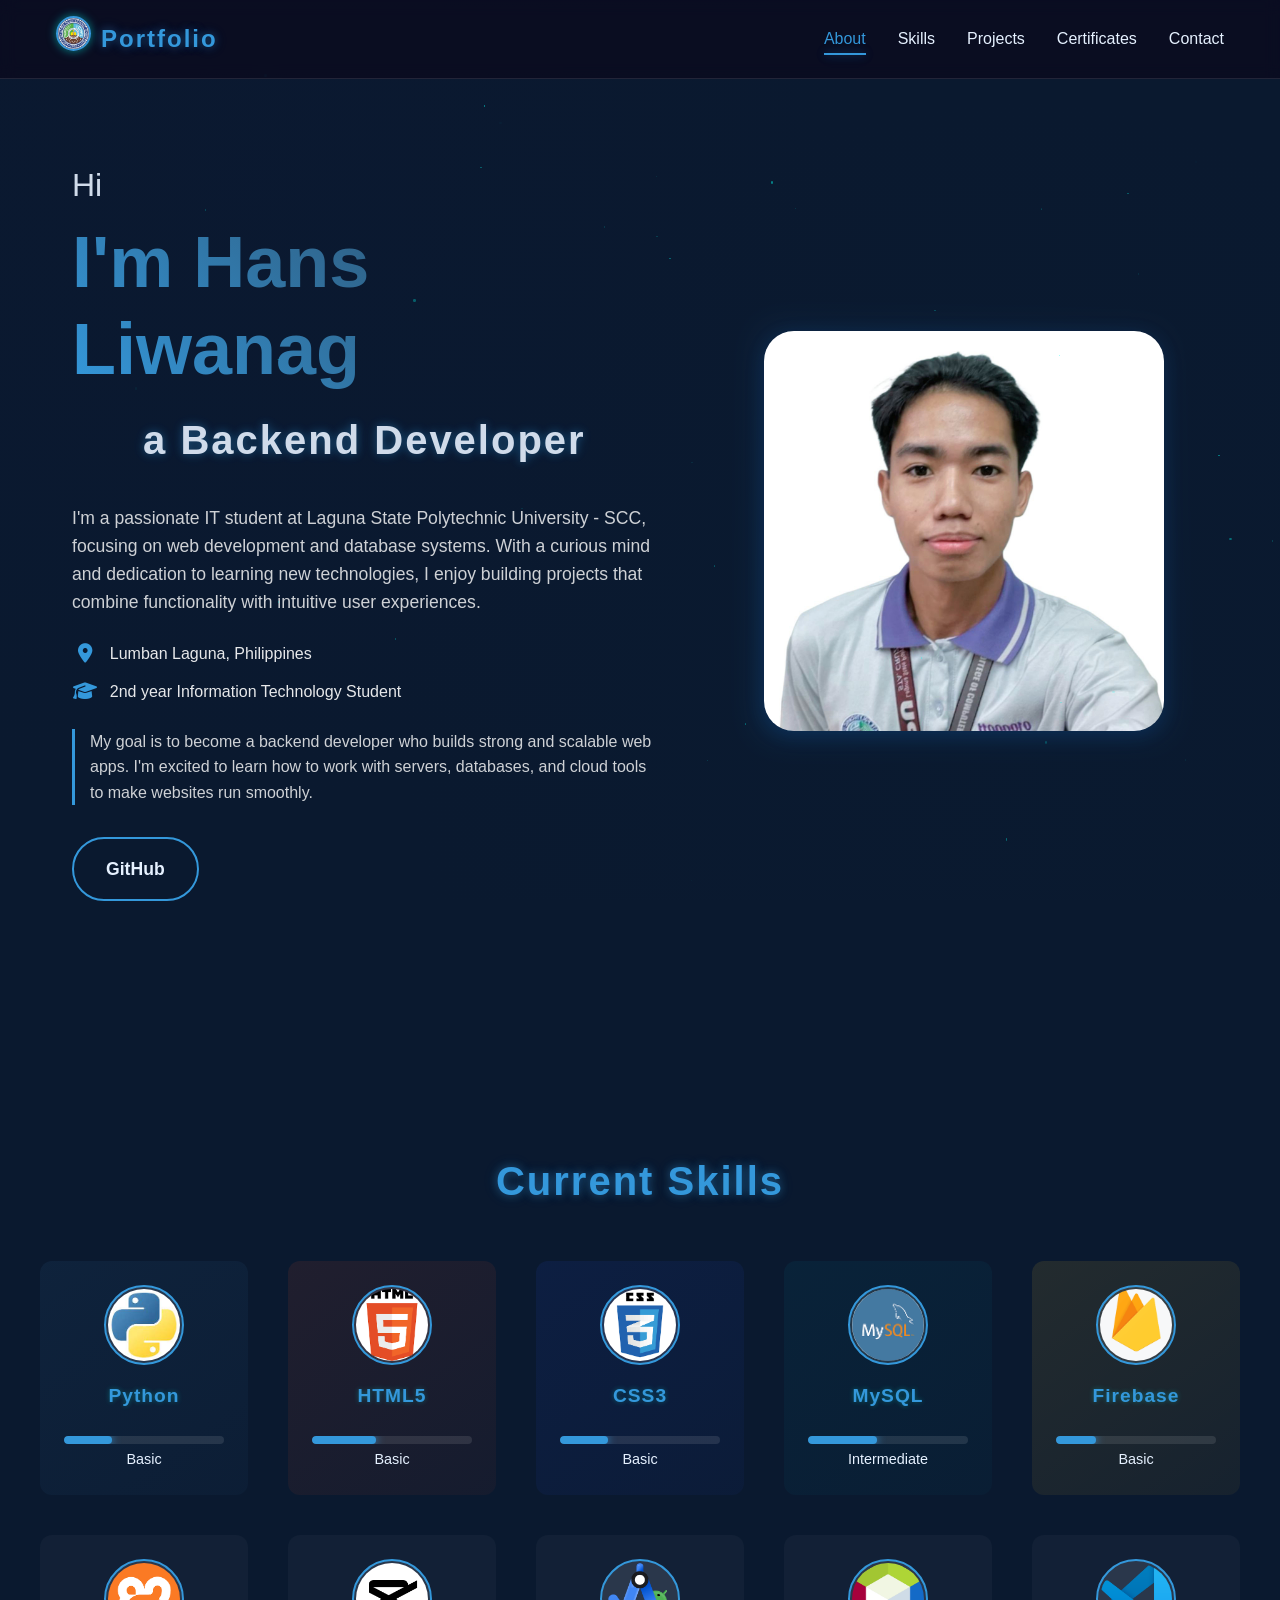
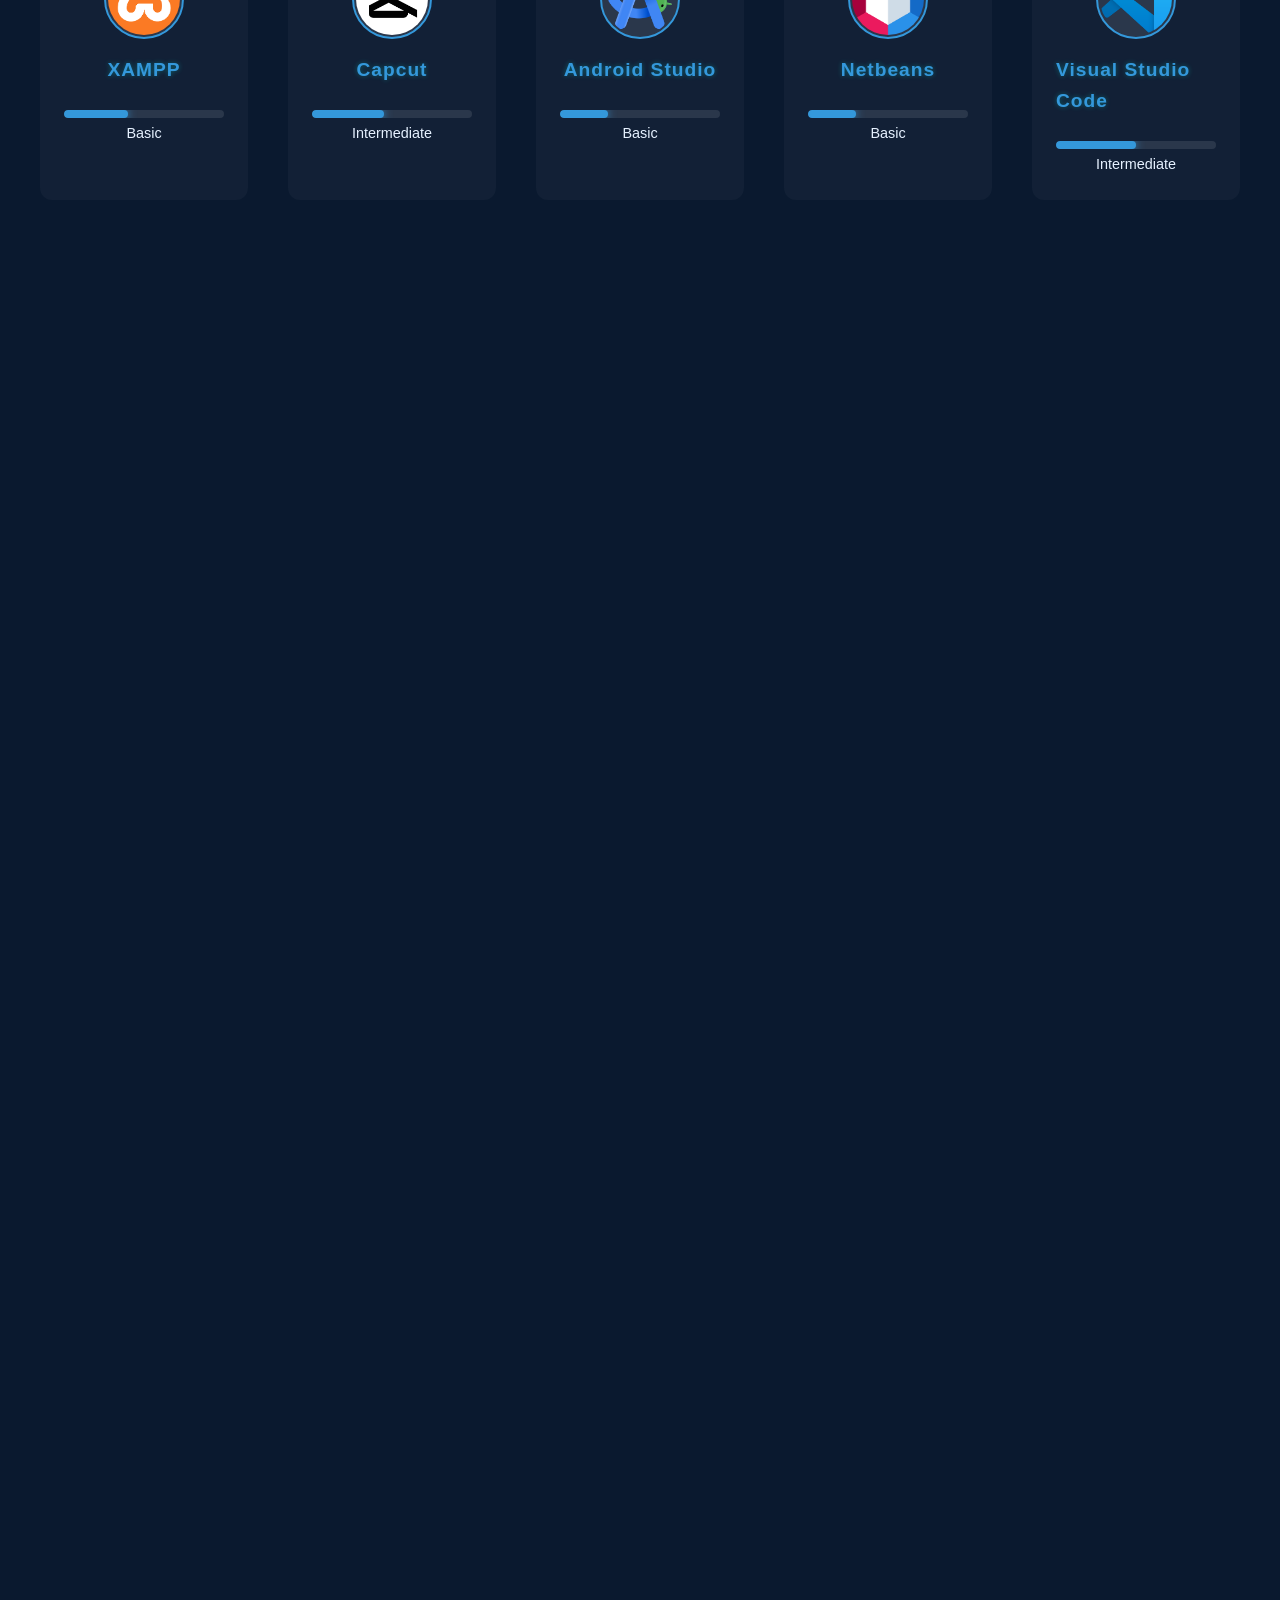
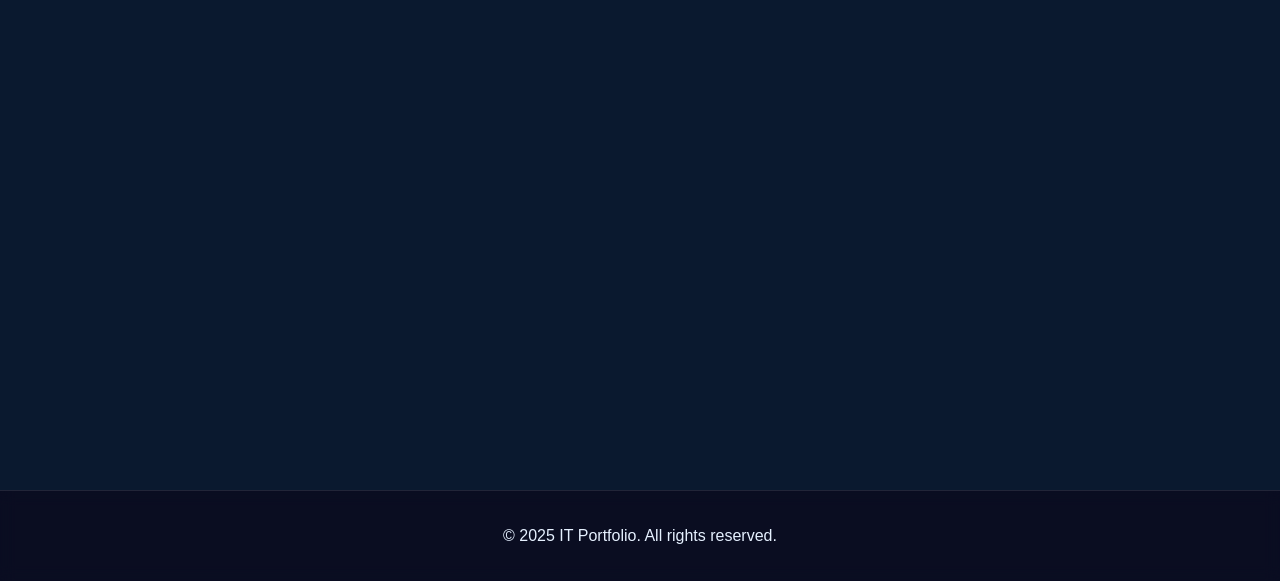
==== commit 50f22d58: "Update index.html" ====
--- a/public/index.html
+++ b/public/index.html
@@ -289,7 +289,7 @@
                     </div>
                     <div class="certificate-info">
                         <h3>NC3 Certification</h3>
-                        <p>Computer Systems Servicing</p>
+                        <p>Events Management Servicing</p>
                         <span class="view-certificate">View Certificate</span>
                     </div>
                 </a>
